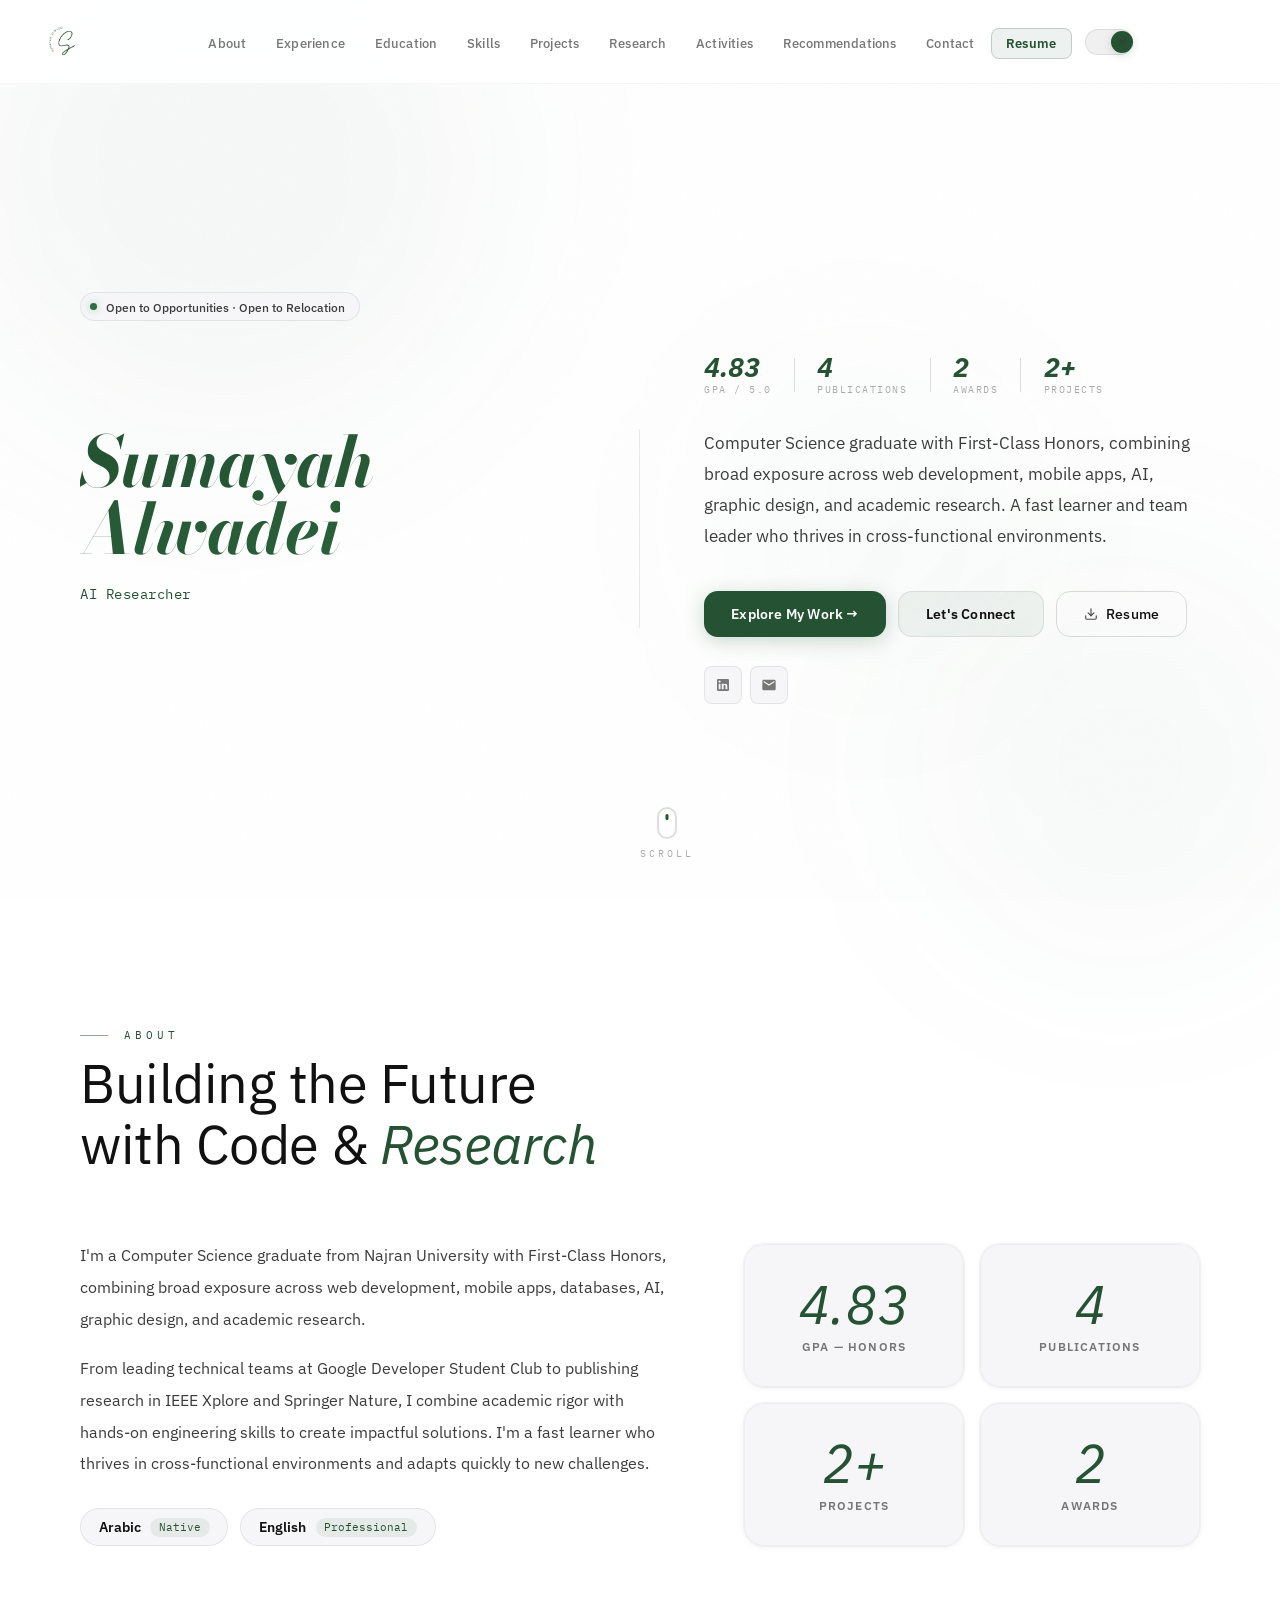
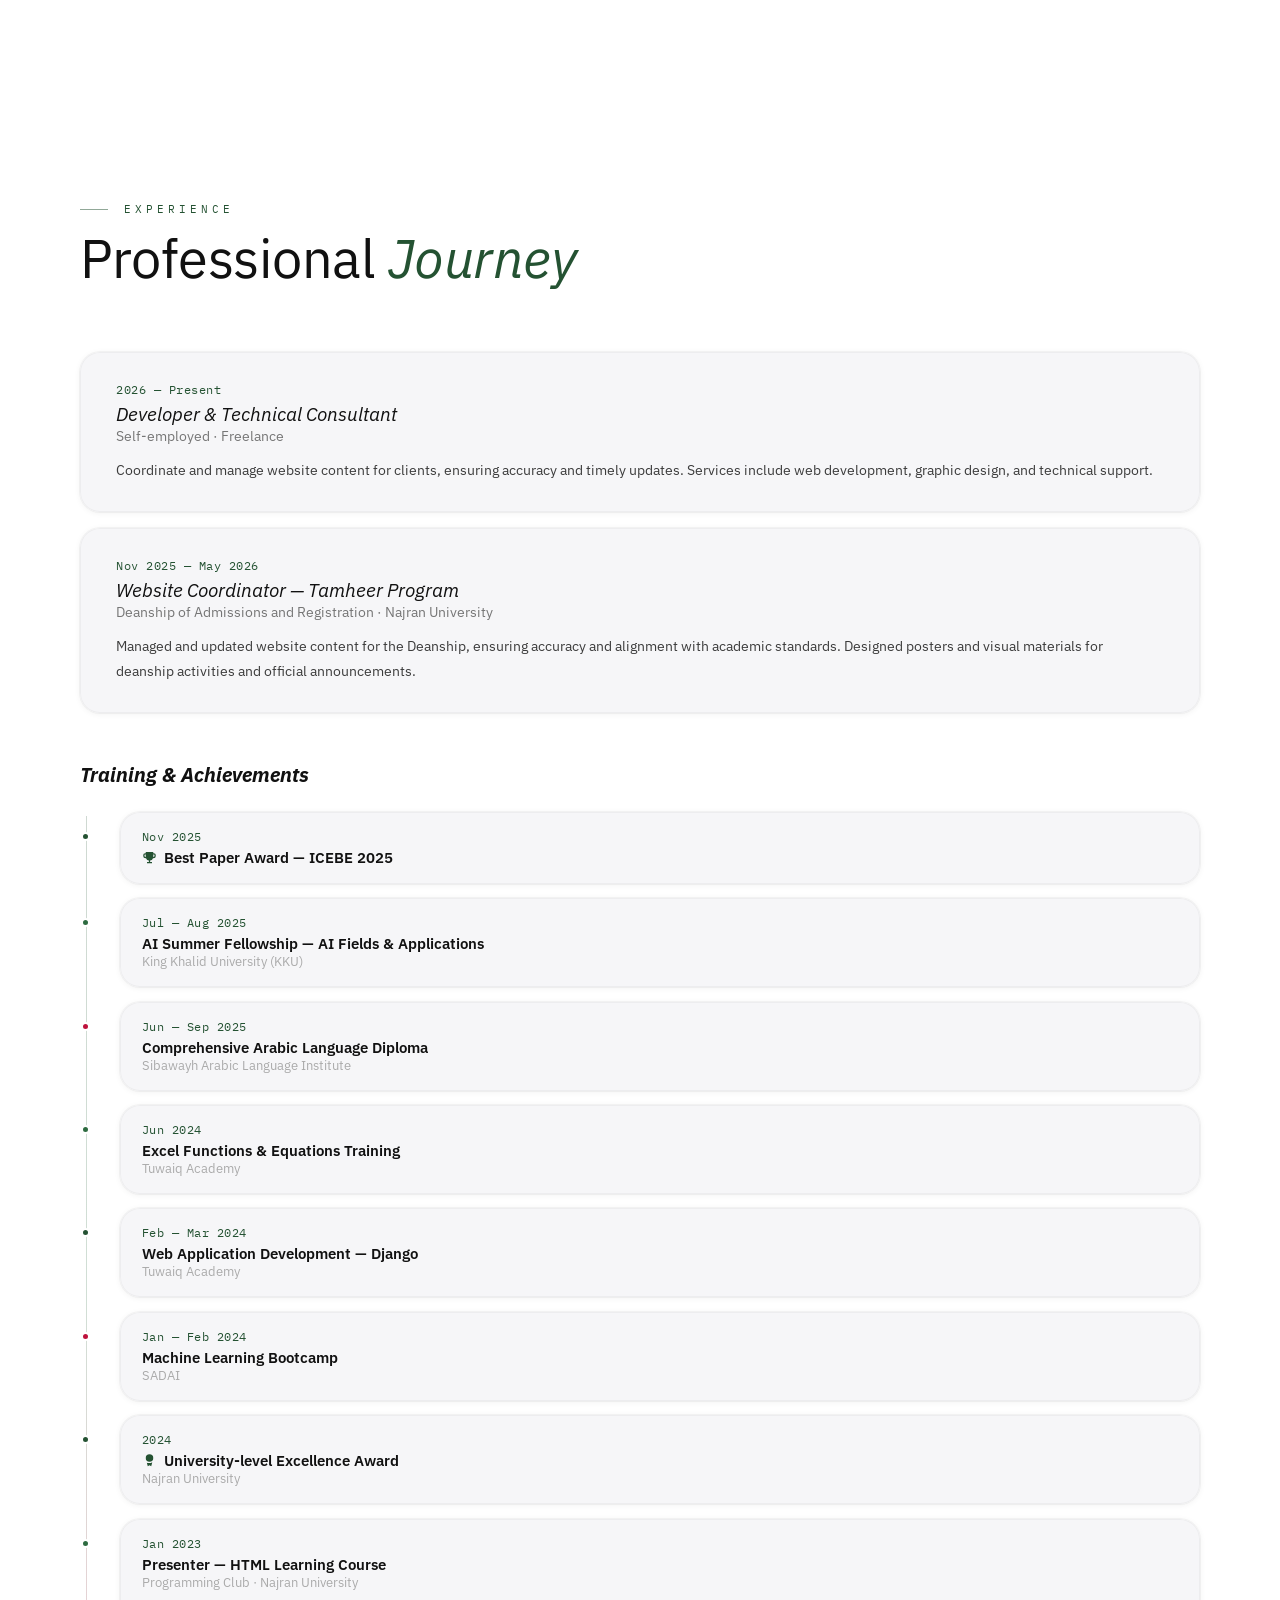
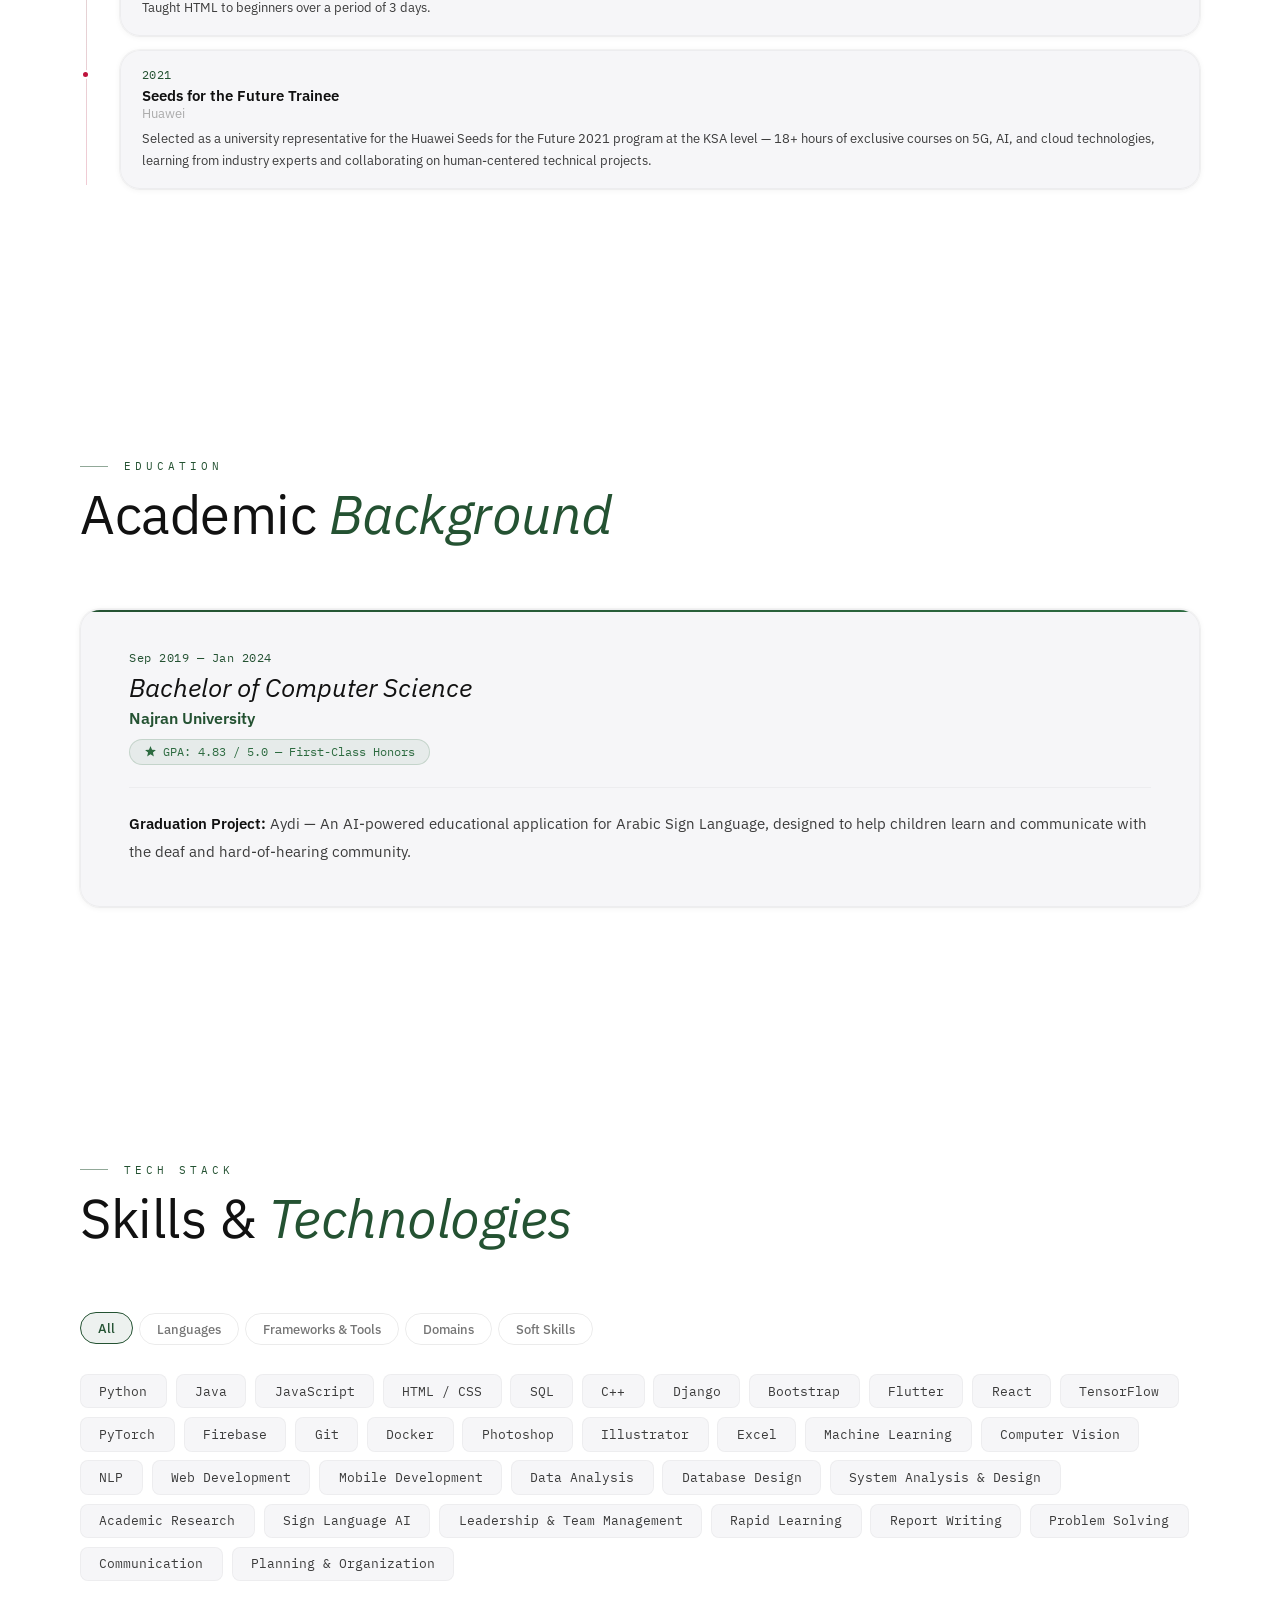
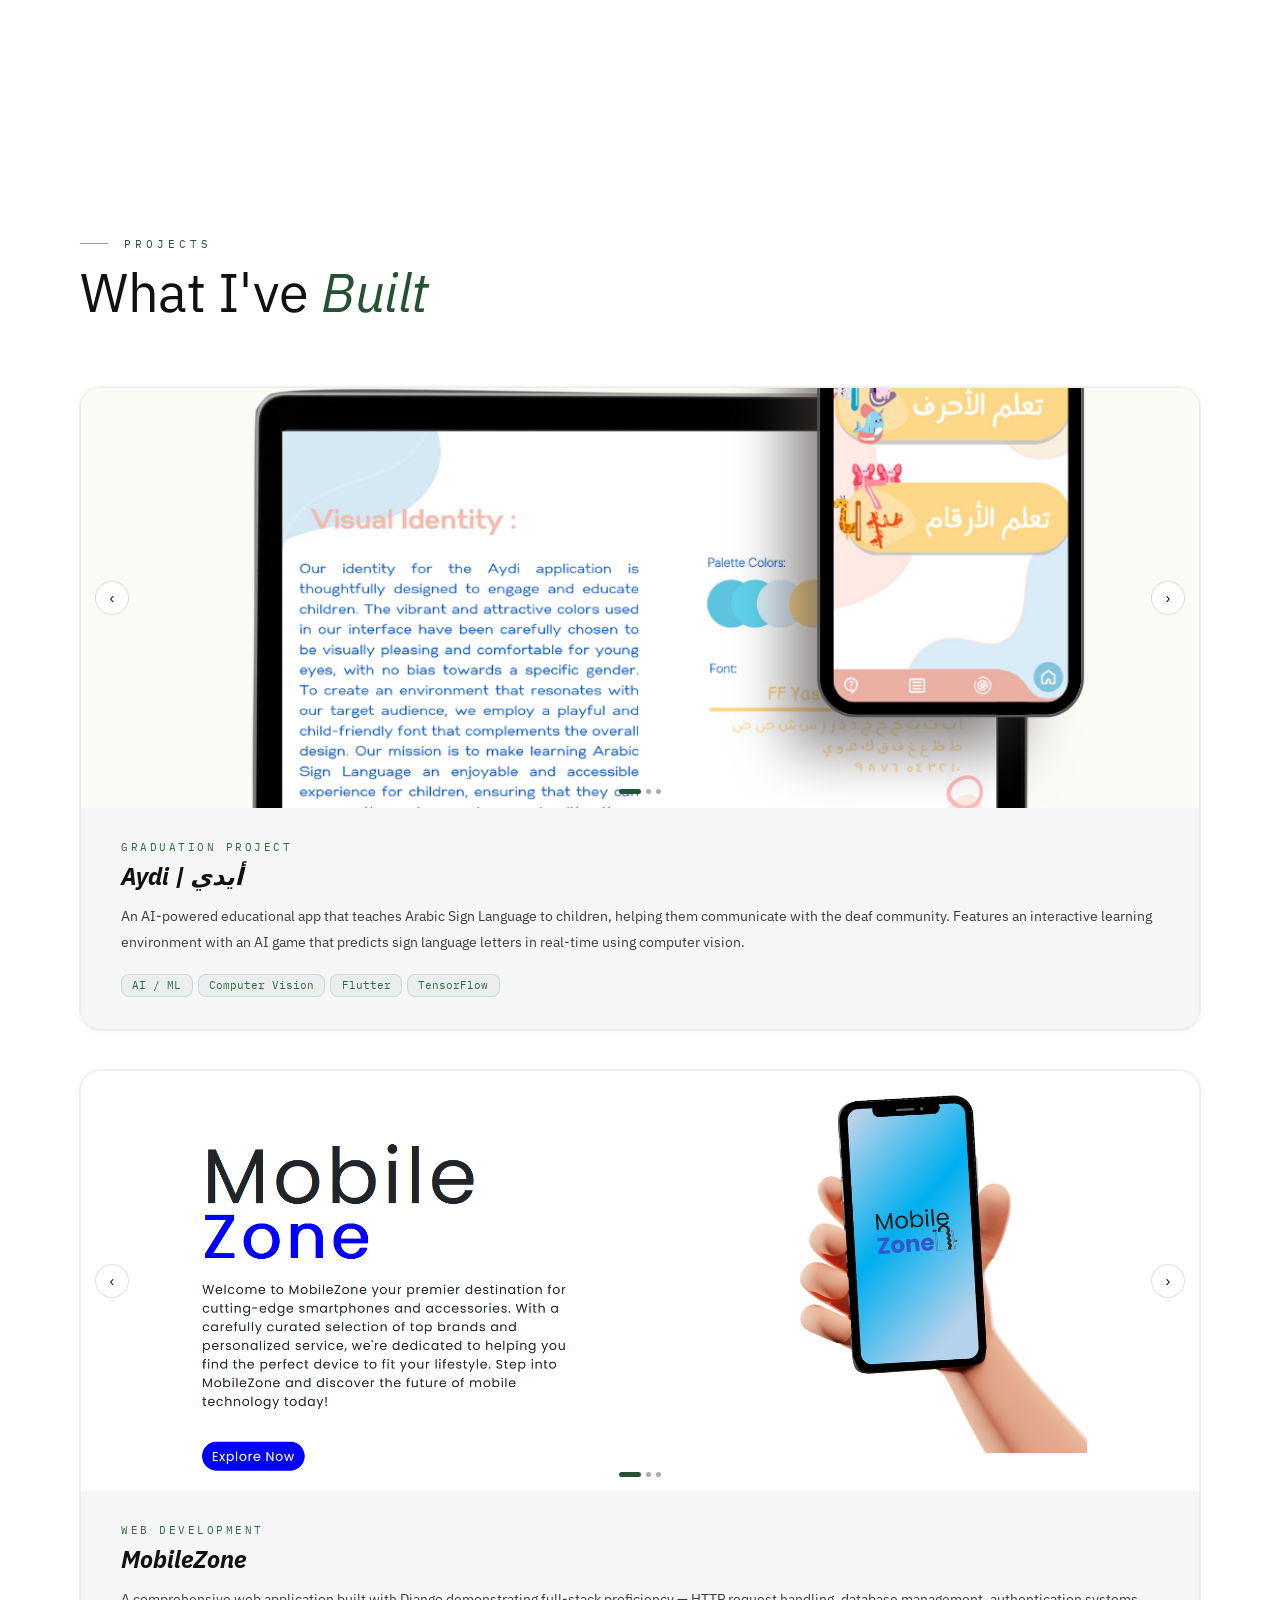
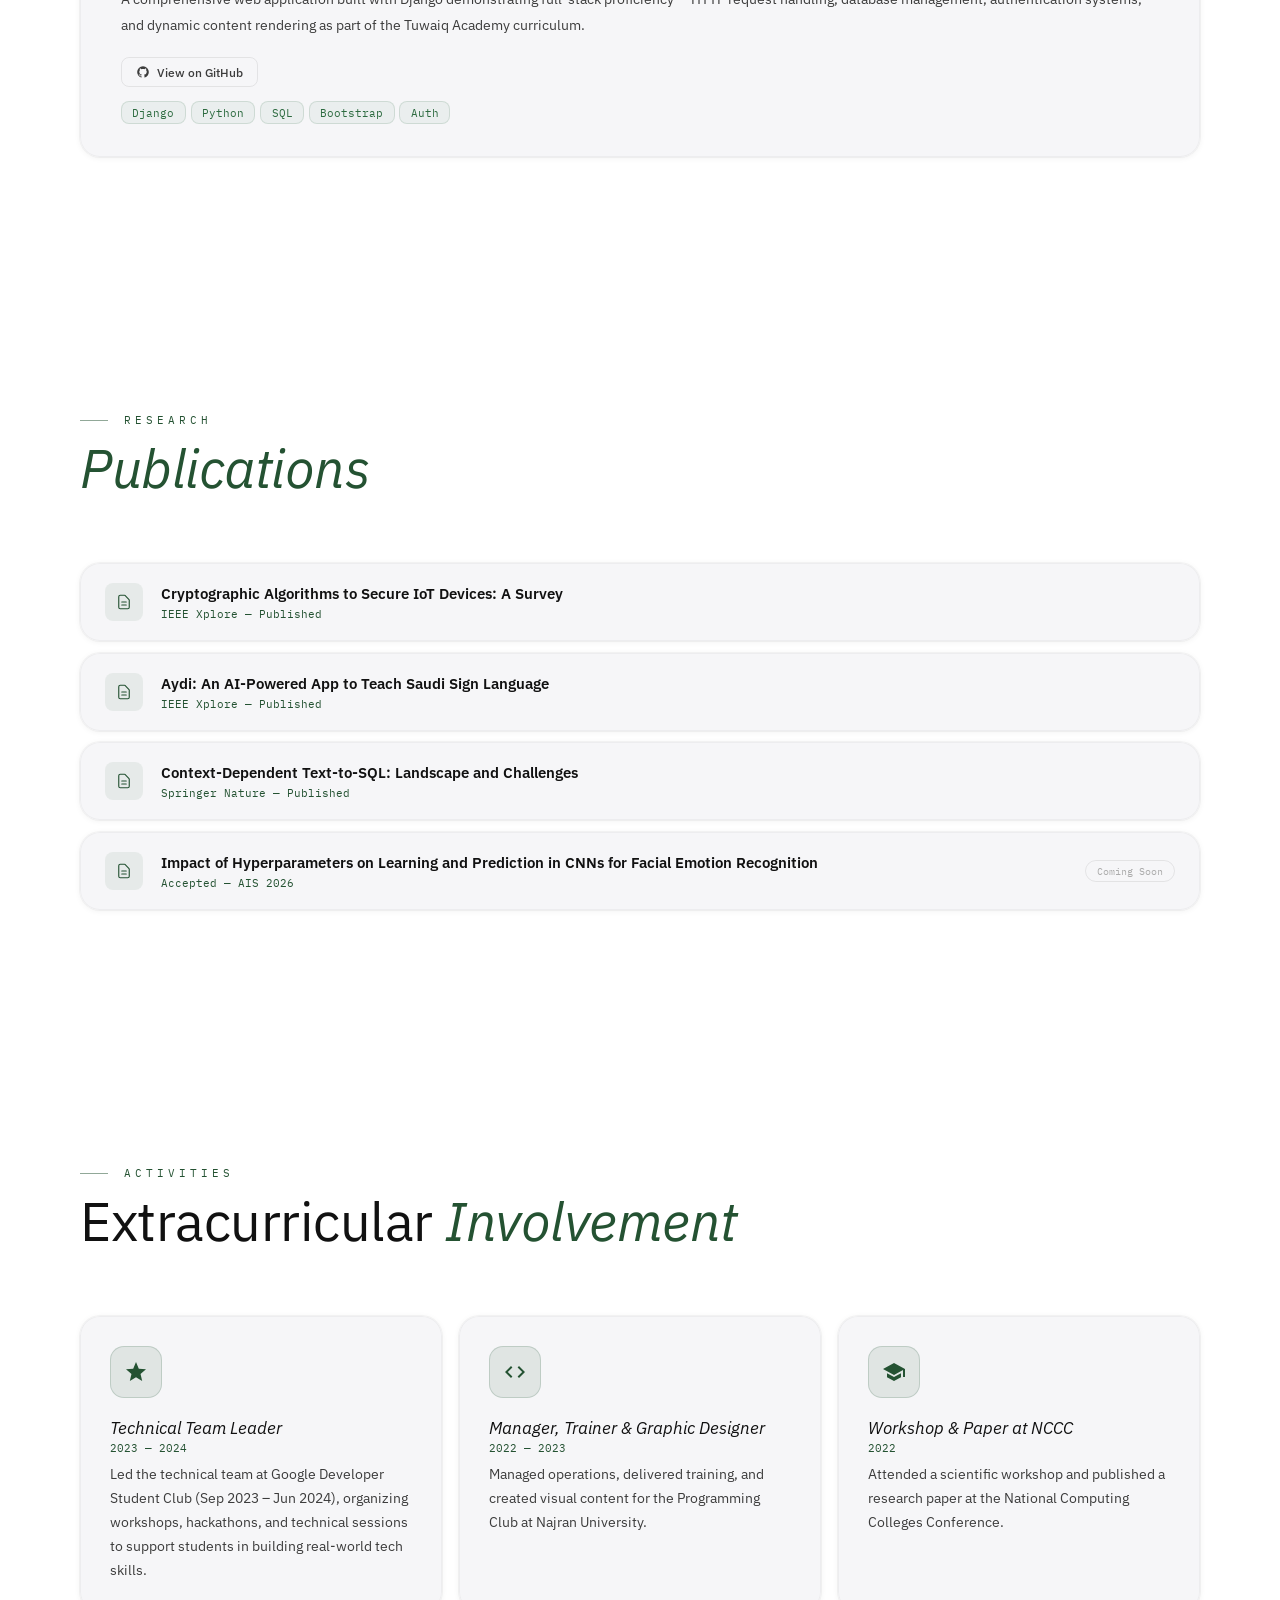
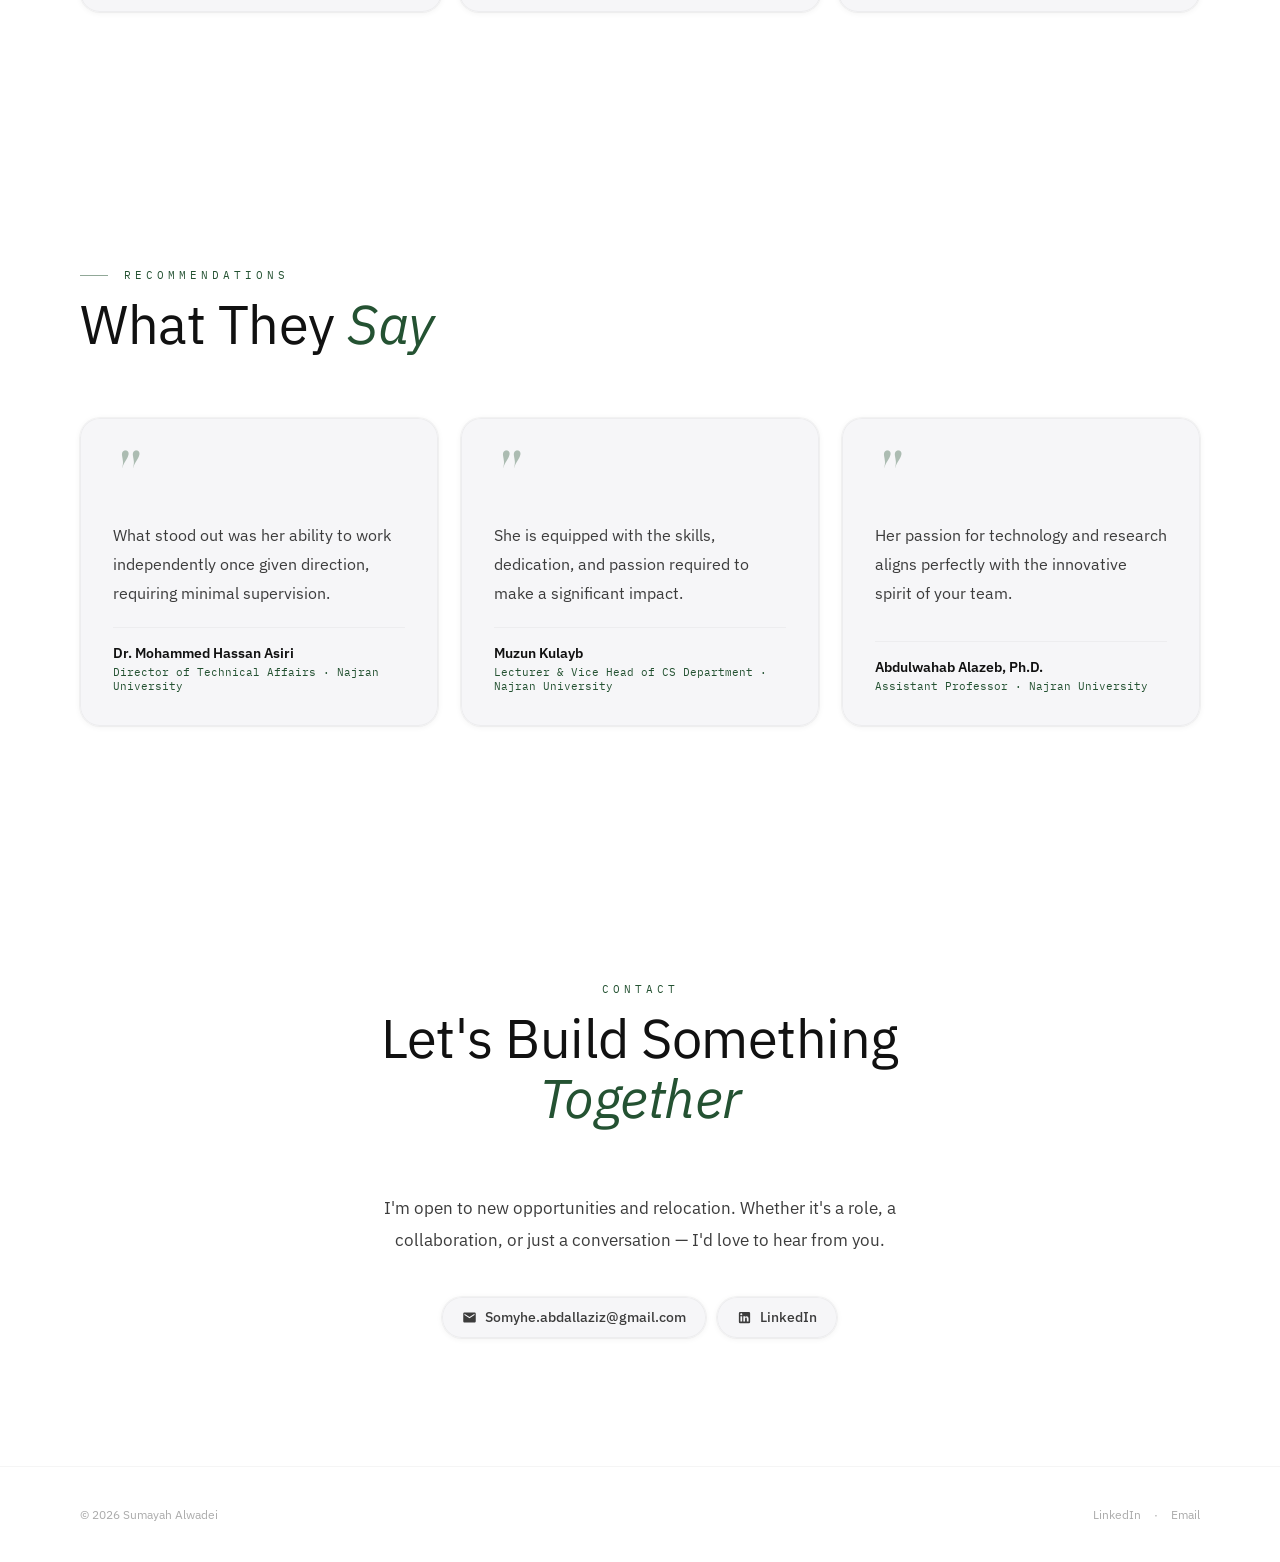
==== index.html @ ce038cc2 "Improve activity icons with professional container styling Replaced plain floating SVGs with properl" ====
<!DOCTYPE html>
<html lang="en">
<head>
  <meta charset="UTF-8">
  <meta name="viewport" content="width=device-width, initial-scale=1.0">
  <title>Sumayah Alwadei — Computer Science Graduate & AI Researcher</title>

  <!-- SEO -->
  <meta name="description" content="Portfolio of Sumayah Alwadei — Computer Science graduate with First-Class Honors, AI researcher, and published author with 4 papers in IEEE and international conferences.">
  <meta name="author" content="Sumayah Alwadei">

  <!-- Open Graph -->
  <meta property="og:type"        content="website">
  <meta property="og:title"       content="Sumayah Alwadei — CS Graduate & AI Researcher">
  <meta property="og:description" content="Computer Science graduate with First-Class Honors (GPA 4.83), AI researcher, and published author with 4 papers in IEEE and international conferences.">
  <meta property="og:url"         content="https://somyhe.github.io/portfolio-/">
  <meta property="og:image"       content="https://somyhe.github.io/portfolio-/images/logo w.png">

  <!-- Twitter Card -->
  <meta name="twitter:card"        content="summary">
  <meta name="twitter:title"       content="Sumayah Alwadei — CS Graduate & AI Researcher">
  <meta name="twitter:description" content="Computer Science graduate with First-Class Honors (GPA 4.83), AI researcher, and published author with 4 papers in IEEE and international conferences.">

  <link rel="icon" type="image/png" href="images/logo w.png">
  <link rel="apple-touch-icon" href="images/logo w.png">
  <link rel="stylesheet" href="styles.css">
</head>
<body data-theme="light">

<!-- Background layers -->
<div class="mesh-bg">
  <div class="mesh-orb"></div>
  <div class="mesh-orb"></div>
  <div class="mesh-orb"></div>
</div>
<div class="dot-grid"></div>

<!-- Cursor -->
<div class="cur-dot" id="curDot"></div>
<div class="cur-ring" id="curRing"></div>

<!-- ═══════════ NAV ═══════════ -->
<nav class="nav" id="nav">
  <div class="nav-inner">
    <a href="#hero" class="nav-logo">
      <img src="images/logo.png"   alt="Sumayah Alwadei" class="nav-logo-img logo-light">
      <img src="images/logo w.png" alt="Sumayah Alwadei" class="nav-logo-img logo-dark">
    </a>
    <ul class="nav-links" id="navLinks">
      <li><a href="#about">About</a></li>
      <li><a href="#experience">Experience</a></li>
      <li><a href="#education">Education</a></li>
      <li><a href="#skills">Skills</a></li>
      <li><a href="#projects">Projects</a></li>
      <li><a href="#publications">Research</a></li>
      <li><a href="#activities">Activities</a></li>
      <li><a href="#testimonials">Recommendations</a></li>
      <li><a href="#contact">Contact</a></li>
      <li><a href="Sumayah Alwadei CV.pdf" class="nav-cta" target="_blank" rel="noopener">Resume</a></li>
      <li>
        <div class="theme-toggle" id="themeToggle" role="button" aria-label="Toggle theme">
          <span class="theme-icon moon">🌙</span>
          <span class="theme-icon sun">☀️</span>
        </div>
      </li>
    </ul>
    <div style="display:flex;align-items:center;gap:.7rem">
      <div class="theme-toggle" id="themeToggleMob" role="button" aria-label="Toggle theme" style="display:none">
        <span class="theme-icon moon">🌙</span>
        <span class="theme-icon sun">☀️</span>
      </div>
      <button class="nav-hamburger" id="hamburger" aria-label="Menu">
        <span></span><span></span><span></span>
      </button>
    </div>
  </div>
</nav>

<!-- ═══════════ HERO ═══════════ -->
<section class="hero" id="hero">
  <div class="container">
    <div class="hero-chip"><span class="pulse-dot"></span> Open to Opportunities · Open to Relocation</div>

    <div class="hero-split">

      <!-- ── LEFT: Name + Role ── -->
      <div class="hero-left">
        <h1 class="hero-h"><em id="heroName">Sumayah Alwadei</em></h1>
        <p class="hero-role"><span id="heroRole">Computer Science Graduate</span></p>
      </div>

      <!-- ── RIGHT: Details ── -->
      <div class="hero-right">

        <div class="hero-stats">
          <div class="hero-stat">
            <span class="hero-stat-n">4.83</span>
            <span class="hero-stat-l">GPA / 5.0</span>
          </div>
          <div class="hero-stat-sep"></div>
          <div class="hero-stat">
            <span class="hero-stat-n">4</span>
            <span class="hero-stat-l">Publications</span>
          </div>
          <div class="hero-stat-sep"></div>
          <div class="hero-stat">
            <span class="hero-stat-n">2</span>
            <span class="hero-stat-l">Awards</span>
          </div>
          <div class="hero-stat-sep"></div>
          <div class="hero-stat">
            <span class="hero-stat-n">2+</span>
            <span class="hero-stat-l">Projects</span>
          </div>
        </div>

        <p class="hero-p">Computer Science graduate with First-Class Honors, combining broad exposure across web development, mobile apps, AI, graphic design, and academic research. A fast learner and team leader who thrives in cross-functional environments.</p>

        <div class="hero-btns">
          <a href="#projects" class="btn btn-p">Explore My Work →</a>
          <a href="#contact" class="btn btn-s">Let's Connect</a>
          <a href="Sumayah Alwadei CV.pdf" class="btn btn-cv" target="_blank" rel="noopener">Resume</a>
        </div>

        <div class="hero-socials">
          <a href="https://www.linkedin.com/in/sumayahalwa/" target="_blank" rel="noopener" class="social-ico" aria-label="LinkedIn">
            <svg viewBox="0 0 24 24"><path d="M19 3a2 2 0 012 2v14a2 2 0 01-2 2H5a2 2 0 01-2-2V5a2 2 0 012-2h14m-.5 15.5v-5.3a3.26 3.26 0 00-3.26-3.26c-.85 0-1.84.52-2.32 1.3v-1.11h-2.79v8.37h2.79v-4.93c0-.77.62-1.4 1.39-1.4a1.4 1.4 0 011.4 1.4v4.93h2.79M6.88 8.56a1.68 1.68 0 001.68-1.68c0-.93-.75-1.69-1.68-1.69a1.69 1.69 0 00-1.69 1.69c0 .93.76 1.68 1.69 1.68m1.39 9.94v-8.37H5.5v8.37h2.77z"/></svg>
          </a>
          <a href="mailto:Somyhe.abdallaziz@gmail.com" class="social-ico" aria-label="Email">
            <svg viewBox="0 0 24 24"><path d="M20 4H4c-1.1 0-2 .9-2 2v12c0 1.1.9 2 2 2h16c1.1 0 2-.9 2-2V6c0-1.1-.9-2-2-2zm0 4l-8 5-8-5V6l8 5 8-5v2z"/></svg>
          </a>
        </div>
      </div>

    </div>
  <div class="scroll-hint">
    <div class="scroll-mouse"></div>
    <span class="scroll-label">Scroll</span>
  </div>
</section>

<!-- ═══════════ ABOUT ═══════════ -->
<section id="about">
  <div class="container">
    <div class="about-grid">
      <div>
        <div class="sec-head rv">
          <span class="eyebrow">About</span>
          <h2 class="sec-title">Building the Future<br>with Code &amp; <em>Research</em></h2>
        </div>
        <div class="about-prose rv">
          <p>I'm a Computer Science graduate from Najran University with First-Class Honors, combining broad exposure across web development, mobile apps, databases, AI, graphic design, and academic research.</p>
          <p>From leading technical teams at Google Developer Student Club to publishing research in IEEE Xplore and Springer Nature, I combine academic rigor with hands-on engineering skills to create impactful solutions. I'm a fast learner who thrives in cross-functional environments and adapts quickly to new challenges.</p>
        </div>
        <div class="lang-row rv">
          <div class="lang-item">
            <span class="lang-name">Arabic</span>
            <span class="lang-level">Native</span>
          </div>
          <div class="lang-item">
            <span class="lang-name">English</span>
            <span class="lang-level">Professional</span>
          </div>
        </div>
      </div>
      <div class="stats-row sg">
        <div class="stat gcard rv">
          <div class="num" data-count="4.83">0</div>
          <div class="lbl">GPA — Honors</div>
        </div>
        <div class="stat gcard rv">
          <div class="num" data-count="4" data-suffix="">0</div>
          <div class="lbl">Publications</div>
        </div>
        <div class="stat gcard rv">
          <div class="num" data-count="2" data-suffix="+">0</div>
          <div class="lbl">Projects</div>
        </div>
        <div class="stat gcard rv">
          <div class="num" data-count="2" data-suffix="">0</div>
          <div class="lbl">Awards</div>
        </div>
      </div>
    </div>
  </div>
</section>

<!-- ═══════════ EXPERIENCE ═══════════ -->
<section id="experience">
  <div class="container">
    <div class="sec-head rv">
      <span class="eyebrow">Experience</span>
      <h2 class="sec-title">Professional <em>Journey</em></h2>
    </div>

    <!-- Current Role -->
    <div class="exp gcard rv">
      <div class="bar"></div>
      <div class="exp-date">2026 — Present</div>
      <div class="exp-role">Developer &amp; Technical Consultant</div>
      <div class="exp-co">Self-employed · Freelance</div>
      <div class="exp-desc">Coordinate and manage website content for clients, ensuring accuracy and timely updates. Services include web development, graphic design, and technical support.</div>
    </div>

    <!-- Tamheer -->
    <div class="exp gcard rv">
      <div class="bar"></div>
      <div class="exp-date">Nov 2025 — May 2026</div>
      <div class="exp-role">Website Coordinator — Tamheer Program</div>
      <div class="exp-co">Deanship of Admissions and Registration · Najran University</div>
      <div class="exp-desc">Managed and updated website content for the Deanship, ensuring accuracy and alignment with academic standards. Designed posters and visual materials for deanship activities and official announcements.</div>
    </div>

    <div class="tl-section rv">
      <h3 class="tl-heading">Training &amp; Achievements</h3>
    </div>

    <div class="timeline sg">
      <div class="tl gcard rv">
        <div class="exp-date">Nov 2025</div>
        <div style="font-weight:600;color:var(--t1);font-size:.92rem;display:flex;align-items:center;gap:.45rem"><span class="tl-ico"><svg viewBox="0 0 24 24" fill="currentColor"><path d="M19 5h-1V3H6v2H5a3 3 0 00-3 3v1a4 4 0 004 4h.43A6 6 0 0011 16.9V19H8v2h8v-2h-3v-2.1A6 6 0 0017.57 13H18a4 4 0 004-4V8a3 3 0 00-3-3zM6 11a2 2 0 01-2-2V8a1 1 0 011-1h1v4zm14-2a2 2 0 01-2 2V7h1a1 1 0 011 1z"/></svg></span>Best Paper Award — ICEBE 2025</div>
      </div>
      <div class="tl gcard rv">
        <div class="exp-date">Jul — Aug 2025</div>
        <div style="font-weight:600;color:var(--t1);font-size:.92rem">AI Summer Fellowship — AI Fields &amp; Applications</div>
        <div style="font-size:.82rem;color:var(--t4)">King Khalid University (KKU)</div>
      </div>
      <div class="tl gcard rv">
        <div class="exp-date">Jun — Sep 2025</div>
        <div style="font-weight:600;color:var(--t1);font-size:.92rem">Comprehensive Arabic Language Diploma</div>
        <div style="font-size:.82rem;color:var(--t4)">Sibawayh Arabic Language Institute</div>
      </div>
      <div class="tl gcard rv">
        <div class="exp-date">Jun 2024</div>
        <div style="font-weight:600;color:var(--t1);font-size:.92rem">Excel Functions &amp; Equations Training</div>
        <div style="font-size:.82rem;color:var(--t4)">Tuwaiq Academy</div>
      </div>
      <div class="tl gcard rv">
        <div class="exp-date">Feb — Mar 2024</div>
        <div style="font-weight:600;color:var(--t1);font-size:.92rem">Web Application Development — Django</div>
        <div style="font-size:.82rem;color:var(--t4)">Tuwaiq Academy</div>
      </div>
      <div class="tl gcard rv">
        <div class="exp-date">Jan — Feb 2024</div>
        <div style="font-weight:600;color:var(--t1);font-size:.92rem">Machine Learning Bootcamp</div>
        <div style="font-size:.82rem;color:var(--t4)">SADAI</div>
      </div>
      <div class="tl gcard rv">
        <div class="exp-date">2024</div>
        <div style="font-weight:600;color:var(--t1);font-size:.92rem;display:flex;align-items:center;gap:.45rem"><span class="tl-ico"><svg viewBox="0 0 24 24" fill="currentColor"><path d="M12 2a6 6 0 100 12A6 6 0 0012 2zm4.24 13.65l-1.5 5.6-2.74-1.64-2.74 1.64-1.5-5.6A7.97 7.97 0 0012 16c1.5 0 2.9-.41 4.24-1.35z"/></svg></span>University-level Excellence Award</div>
        <div style="font-size:.82rem;color:var(--t4)">Najran University</div>
      </div>
      <div class="tl gcard rv">
        <div class="exp-date">Jan 2023</div>
        <div style="font-weight:600;color:var(--t1);font-size:.92rem">Presenter — HTML Learning Course</div>
        <div style="font-size:.82rem;color:var(--t4)">Programming Club · Najran University</div>
        <div style="font-size:.82rem;color:var(--t2);margin-top:.4rem;line-height:1.65">Taught HTML to beginners over a period of 3 days.</div>
      </div>
      <div class="tl gcard rv">
        <div class="exp-date">2021</div>
        <div style="font-weight:600;color:var(--t1);font-size:.92rem">Seeds for the Future Trainee</div>
        <div style="font-size:.82rem;color:var(--t4)">Huawei</div>
        <div style="font-size:.82rem;color:var(--t2);margin-top:.4rem;line-height:1.65">Selected as a university representative for the Huawei Seeds for the Future 2021 program at the KSA level — 18+ hours of exclusive courses on 5G, AI, and cloud technologies, learning from industry experts and collaborating on human-centered technical projects.</div>
      </div>
    </div>
  </div>
</section>

<!-- ═══════════ EDUCATION ═══════════ -->
<section id="education">
  <div class="container">
    <div class="sec-head rv">
      <span class="eyebrow">Education</span>
      <h2 class="sec-title">Academic <em>Background</em></h2>
    </div>
    <div class="edu gcard rv">
      <div class="bar"></div>
      <div class="edu-dates">Sep 2019 — Jan 2024</div>
      <div class="edu-deg">Bachelor of Computer Science</div>
      <div class="edu-uni">Najran University</div>
      <div class="edu-gpa"><svg viewBox="0 0 24 24" fill="currentColor" style="width:13px;height:13px;flex-shrink:0"><path d="M12 17.27L18.18 21l-1.64-7.03L22 9.24l-7.19-.61L12 2 9.19 8.63 2 9.24l5.46 4.73L5.82 21z"/></svg>GPA: 4.83 / 5.0 — First-Class Honors</div>
      <div class="edu-proj">
        <strong>Graduation Project:</strong> Aydi — An AI-powered educational application for Arabic Sign Language, designed to help children learn and communicate with the deaf and hard-of-hearing community.
      </div>
    </div>
  </div>
</section>

<!-- ═══════════ SKILLS ═══════════ -->
<section id="skills">
  <div class="container">
    <div class="sec-head rv">
      <span class="eyebrow">Tech Stack</span>
      <h2 class="sec-title">Skills &amp; <em>Technologies</em></h2>
    </div>
    <div class="skill-filters rv">
      <button class="sf on" data-f="all">All</button>
      <button class="sf" data-f="lang">Languages</button>
      <button class="sf" data-f="tool">Frameworks &amp; Tools</button>
      <button class="sf" data-f="domain">Domains</button>
      <button class="sf" data-f="soft">Soft Skills</button>
    </div>
    <div class="chips sg">
      <div class="chip rv" data-cat="lang">Python</div>
      <div class="chip rv" data-cat="lang">Java</div>
      <div class="chip rv" data-cat="lang">JavaScript</div>
      <div class="chip rv" data-cat="lang">HTML / CSS</div>
      <div class="chip rv" data-cat="lang">SQL</div>
      <div class="chip rv" data-cat="lang">C++</div>
      <div class="chip rv" data-cat="tool">Django</div>
      <div class="chip rv" data-cat="tool">Bootstrap</div>
      <div class="chip rv" data-cat="tool">Flutter</div>
      <div class="chip rv" data-cat="tool">React</div>
      <div class="chip rv" data-cat="tool">TensorFlow</div>
      <div class="chip rv" data-cat="tool">PyTorch</div>
      <div class="chip rv" data-cat="tool">Firebase</div>
      <div class="chip rv" data-cat="tool">Git</div>
      <div class="chip rv" data-cat="tool">Docker</div>
      <div class="chip rv" data-cat="tool">Photoshop</div>
      <div class="chip rv" data-cat="tool">Illustrator</div>
      <div class="chip rv" data-cat="tool">Excel</div>
      <div class="chip rv" data-cat="domain">Machine Learning</div>
      <div class="chip rv" data-cat="domain">Computer Vision</div>
      <div class="chip rv" data-cat="domain">NLP</div>
      <div class="chip rv" data-cat="domain">Web Development</div>
      <div class="chip rv" data-cat="domain">Mobile Development</div>
      <div class="chip rv" data-cat="domain">Data Analysis</div>
      <div class="chip rv" data-cat="domain">Database Design</div>
      <div class="chip rv" data-cat="domain">System Analysis &amp; Design</div>
      <div class="chip rv" data-cat="domain">Academic Research</div>
      <div class="chip rv" data-cat="domain">Sign Language AI</div>
      <div class="chip rv" data-cat="soft">Leadership &amp; Team Management</div>
      <div class="chip rv" data-cat="soft">Rapid Learning</div>
      <div class="chip rv" data-cat="soft">Report Writing</div>
      <div class="chip rv" data-cat="soft">Problem Solving</div>
      <div class="chip rv" data-cat="soft">Communication</div>
      <div class="chip rv" data-cat="soft">Planning &amp; Organization</div>
    </div>
  </div>
</section>

<!-- ═══════════ PROJECTS ═══════════ -->
<section id="projects">
  <div class="container">
    <div class="sec-head rv">
      <span class="eyebrow">Projects</span>
      <h2 class="sec-title">What I've <em>Built</em></h2>
    </div>

    <div class="proj-stack">
      <!-- Aydi -->
      <div class="proj gcard rv">
        <div class="crsl" id="crsl-aydi">
          <div class="crsl-track">
            <div class="crsl-slide"><img src="images/Poster 1.png" alt="Aydi App — App Mockup"></div>
            <div class="crsl-slide"><img src="images/Poster 2.png" alt="Aydi App — Sign Language Learning"></div>
            <div class="crsl-slide"><img src="images/Poster 3.png" alt="Aydi App — Visual Identity"></div>
          </div>
          <button class="crsl-btn prev" onclick="cMove('crsl-aydi',-1)">‹</button>
          <button class="crsl-btn next" onclick="cMove('crsl-aydi',1)">›</button>
          <div class="crsl-dots">
            <button class="crsl-pip on" onclick="cGo('crsl-aydi',0)"></button>
            <button class="crsl-pip" onclick="cGo('crsl-aydi',1)"></button>
            <button class="crsl-pip" onclick="cGo('crsl-aydi',2)"></button>
          </div>
        </div>
        <div class="proj-body">
          <div class="proj-tag">Graduation Project</div>
          <h3 class="proj-name">Aydi | أيدي</h3>
          <p class="proj-desc">An AI-powered educational app that teaches Arabic Sign Language to children, helping them communicate with the deaf community. Features an interactive learning environment with an AI game that predicts sign language letters in real-time using computer vision.</p>
          <div class="pills"><span>AI / ML</span><span>Computer Vision</span><span>Flutter</span><span>TensorFlow</span></div>
        </div>
      </div>

      <!-- MobileZone -->
      <div class="proj gcard rv">
        <div class="crsl" id="crsl-mz">
          <div class="crsl-track">
            <div class="crsl-slide"><img src="images/4.png" alt="MobileZone — Homepage"></div>
            <div class="crsl-slide"><img src="images/5.png" alt="MobileZone — Product Listing"></div>
            <div class="crsl-slide"><img src="images/6.png" alt="MobileZone — Dashboard"></div>
          </div>
          <button class="crsl-btn prev" onclick="cMove('crsl-mz',-1)">‹</button>
          <button class="crsl-btn next" onclick="cMove('crsl-mz',1)">›</button>
          <div class="crsl-dots">
            <button class="crsl-pip on" onclick="cGo('crsl-mz',0)"></button>
            <button class="crsl-pip" onclick="cGo('crsl-mz',1)"></button>
            <button class="crsl-pip" onclick="cGo('crsl-mz',2)"></button>
          </div>
        </div>
        <div class="proj-body">
          <div class="proj-tag">Web Development</div>
          <h3 class="proj-name">MobileZone</h3>
          <p class="proj-desc">A comprehensive web application built with Django demonstrating full-stack proficiency — HTTP request handling, database management, authentication systems, and dynamic content rendering as part of the Tuwaiq Academy curriculum.</p>
          <div class="proj-links">
            <a href="https://github.com/Somyhe/E-Commirce" target="_blank" rel="noopener" class="proj-link">
              <svg viewBox="0 0 24 24"><path d="M12 2A10 10 0 002 12c0 4.42 2.87 8.17 6.84 9.5.5.08.66-.23.66-.5v-1.69c-2.77.6-3.36-1.34-3.36-1.34-.46-1.16-1.11-1.47-1.11-1.47-.91-.62.07-.6.07-.6 1 .07 1.53 1.03 1.53 1.03.87 1.52 2.34 1.07 2.91.83.09-.65.35-1.09.63-1.34-2.22-.25-4.55-1.11-4.55-4.92 0-1.11.38-2 1.03-2.71-.1-.25-.45-1.29.1-2.64 0 0 .84-.27 2.75 1.02.79-.22 1.65-.33 2.5-.33.85 0 1.71.11 2.5.33 1.91-1.29 2.75-1.02 2.75-1.02.55 1.35.2 2.39.1 2.64.65.71 1.03 1.6 1.03 2.71 0 3.82-2.34 4.66-4.57 4.91.36.31.69.92.69 1.85V21c0 .27.16.59.67.5C19.14 20.16 22 16.42 22 12A10 10 0 0012 2z"/></svg>
              View on GitHub
            </a>
          </div>
          <div class="pills"><span>Django</span><span>Python</span><span>SQL</span><span>Bootstrap</span><span>Auth</span></div>
        </div>
      </div>
    </div>
  </div>
</section>

<!-- ═══════════ PUBLICATIONS ═══════════ -->
<section id="publications">
  <div class="container">
    <div class="sec-head rv">
      <span class="eyebrow">Research</span>
      <h2 class="sec-title"><em>Publications</em></h2>
    </div>

    <div class="pubs sg">
      <a href="https://ieeexplore.ieee.org/document/10067855/" target="_blank" rel="noopener" class="pub gcard rv">
        <div class="pub-ico">
          <svg viewBox="0 0 24 24" fill="none" stroke="currentColor" stroke-width="1.5" stroke-linecap="round" stroke-linejoin="round"><path d="M9 12h6m-6 4h6m2 5H7a2 2 0 01-2-2V5a2 2 0 012-2h5.586a1 1 0 01.707.293l5.414 5.414a1 1 0 01.293.707V19a2 2 0 01-2 2z"/></svg>
        </div>
        <div class="pub-body">
          <div class="pub-name">Cryptographic Algorithms to Secure IoT Devices: A Survey</div>
          <div class="pub-venue">IEEE Xplore — Published</div>
        </div>
        <div class="pub-arrow">→</div>
      </a>
      <a href="https://ieeexplore.ieee.org/abstract/document/11299334" target="_blank" rel="noopener" class="pub gcard rv">
        <div class="pub-ico">
          <svg viewBox="0 0 24 24" fill="none" stroke="currentColor" stroke-width="1.5" stroke-linecap="round" stroke-linejoin="round"><path d="M9 12h6m-6 4h6m2 5H7a2 2 0 01-2-2V5a2 2 0 012-2h5.586a1 1 0 01.707.293l5.414 5.414a1 1 0 01.293.707V19a2 2 0 01-2 2z"/></svg>
        </div>
        <div class="pub-body">
          <div class="pub-name">Aydi: An AI-Powered App to Teach Saudi Sign Language</div>
          <div class="pub-venue">IEEE Xplore — Published</div>
        </div>
        <div class="pub-arrow">→</div>
      </a>
      <a href="https://link.springer.com/chapter/10.1007/978-3-032-23341-7_19" target="_blank" rel="noopener" class="pub gcard rv">
        <div class="pub-ico">
          <svg viewBox="0 0 24 24" fill="none" stroke="currentColor" stroke-width="1.5" stroke-linecap="round" stroke-linejoin="round"><path d="M9 12h6m-6 4h6m2 5H7a2 2 0 01-2-2V5a2 2 0 012-2h5.586a1 1 0 01.707.293l5.414 5.414a1 1 0 01.293.707V19a2 2 0 01-2 2z"/></svg>
        </div>
        <div class="pub-body">
          <div class="pub-name">Context-Dependent Text-to-SQL: Landscape and Challenges</div>
          <div class="pub-venue">Springer Nature — Published</div>
        </div>
        <div class="pub-arrow">→</div>
      </a>
      <div class="pub gcard rv pub-pending">
        <div class="pub-ico">
          <svg viewBox="0 0 24 24" fill="none" stroke="currentColor" stroke-width="1.5" stroke-linecap="round" stroke-linejoin="round"><path d="M9 12h6m-6 4h6m2 5H7a2 2 0 01-2-2V5a2 2 0 012-2h5.586a1 1 0 01.707.293l5.414 5.414a1 1 0 01.293.707V19a2 2 0 01-2 2z"/></svg>
        </div>
        <div class="pub-body">
          <div class="pub-name">Impact of Hyperparameters on Learning and Prediction in CNNs for Facial Emotion Recognition</div>
          <div class="pub-venue">Accepted — AIS 2026</div>
        </div>
        <span class="pub-soon">Coming Soon</span>
      </div>
    </div>
  </div>
</section>

<!-- ═══════════ ACTIVITIES ═══════════ -->
<section id="activities">
  <div class="container">
    <div class="sec-head rv">
      <span class="eyebrow">Activities</span>
      <h2 class="sec-title">Extracurricular <em>Involvement</em></h2>
    </div>

    <div class="acts sg">
      <div class="act gcard rv">
        <div class="act-emo"><svg viewBox="0 0 24 24" fill="currentColor" aria-hidden="true"><path d="M12 17.27L18.18 21l-1.64-7.03L22 9.24l-7.19-.61L12 2 9.19 8.63 2 9.24l5.46 4.73L5.82 21z"/></svg></div>
        <div class="act-title">Technical Team Leader</div>
        <div class="act-period">2023 — 2024</div>
        <div class="act-desc">Led the technical team at Google Developer Student Club (Sep 2023 – Jun 2024), organizing workshops, hackathons, and technical sessions to support students in building real-world tech skills.</div>
      </div>
      <div class="act gcard rv">
        <div class="act-emo"><svg viewBox="0 0 24 24" fill="currentColor" aria-hidden="true"><path d="M9.4 16.6L4.8 12l4.6-4.6L8 6l-6 6 6 6 1.4-1.4zm5.2 0l4.6-4.6-4.6-4.6L16 6l6 6-6 6-1.4-1.4z"/></svg></div>
        <div class="act-title">Manager, Trainer &amp; Graphic Designer</div>
        <div class="act-period">2022 — 2023</div>
        <div class="act-desc">Managed operations, delivered training, and created visual content for the Programming Club at Najran University.</div>
      </div>
      <div class="act gcard rv">
        <div class="act-emo"><svg viewBox="0 0 24 24" fill="currentColor" aria-hidden="true"><path d="M5 13.18v4L12 21l7-3.82v-4L12 17l-7-3.82zM12 3L1 9l11 6 9-4.91V17h2V9L12 3z"/></svg></div>
        <div class="act-title">Workshop &amp; Paper at NCCC</div>
        <div class="act-period">2022</div>
        <div class="act-desc">Attended a scientific workshop and published a research paper at the National Computing Colleges Conference.</div>
      </div>
    </div>
  </div>
</section>

<!-- ═══════════ TESTIMONIALS ═══════════ -->
<section id="testimonials">
  <div class="container">
    <div class="sec-head rv">
      <span class="eyebrow">Recommendations</span>
      <h2 class="sec-title">What They <em>Say</em></h2>
    </div>
    <div class="testimonials sg">

      <div class="testi gcard rv">
        <div class="testi-mark">"</div>
        <p class="testi-quote">What stood out was her ability to work independently once given direction, requiring minimal supervision.</p>
        <div class="testi-author">
          <div class="testi-name">Dr. Mohammed Hassan Asiri</div>
          <div class="testi-role">Director of Technical Affairs · Najran University</div>
        </div>
      </div>

      <div class="testi gcard rv">
        <div class="testi-mark">"</div>
        <p class="testi-quote">She is equipped with the skills, dedication, and passion required to make a significant impact.</p>
        <div class="testi-author">
          <div class="testi-name">Muzun Kulayb</div>
          <div class="testi-role">Lecturer & Vice Head of CS Department · Najran University</div>
        </div>
      </div>

      <div class="testi gcard rv">
        <div class="testi-mark">"</div>
        <p class="testi-quote">Her passion for technology and research aligns perfectly with the innovative spirit of your team.</p>
        <div class="testi-author">
          <div class="testi-name">Abdulwahab Alazeb, Ph.D.</div>
          <div class="testi-role">Assistant Professor · Najran University</div>
        </div>
      </div>

    </div>
  </div>
</section>

<!-- ═══════════ CONTACT ═══════════ -->
<section id="contact">
  <div class="container">
    <div class="contact-wrap">
      <div class="sec-head rv">
        <span class="eyebrow">Contact</span>
        <h2 class="sec-title">Let's Build Something <em>Together</em></h2>
      </div>
      <p class="contact-text rv">I'm open to new opportunities and relocation. Whether it's a role, a collaboration, or just a conversation — I'd love to hear from you.</p>
      <div class="contact-row rv">
        <a href="mailto:Somyhe.abdallaziz@gmail.com" class="cpill gcard">
          <svg viewBox="0 0 24 24"><path d="M20 4H4c-1.1 0-2 .9-2 2v12c0 1.1.9 2 2 2h16c1.1 0 2-.9 2-2V6c0-1.1-.9-2-2-2zm0 4l-8 5-8-5V6l8 5 8-5v2z"/></svg>
          Somyhe.abdallaziz@gmail.com
        </a>
        <a href="https://www.linkedin.com/in/sumayahalwa/" target="_blank" rel="noopener" class="cpill gcard">
          <svg viewBox="0 0 24 24"><path d="M19 3a2 2 0 012 2v14a2 2 0 01-2 2H5a2 2 0 01-2-2V5a2 2 0 012-2h14m-.5 15.5v-5.3a3.26 3.26 0 00-3.26-3.26c-.85 0-1.84.52-2.32 1.3v-1.11h-2.79v8.37h2.79v-4.93c0-.77.62-1.4 1.39-1.4a1.4 1.4 0 011.4 1.4v4.93h2.79M6.88 8.56a1.68 1.68 0 001.68-1.68c0-.93-.75-1.69-1.68-1.69a1.69 1.69 0 00-1.69 1.69c0 .93.76 1.68 1.69 1.68m1.39 9.94v-8.37H5.5v8.37h2.77z"/></svg>
          LinkedIn
        </a>
      </div>
    </div>
  </div>
</section>

<footer>
  <div class="foot-inner">
    <p>&copy; <span id="year"></span> Sumayah Alwadei</p>
    <div class="foot-links">
      <a href="https://www.linkedin.com/in/sumayahalwa/" target="_blank" rel="noopener">LinkedIn</a>
      <span>·</span>
      <a href="mailto:Somyhe.abdallaziz@gmail.com">Email</a>
    </div>
  </div>
</footer>

<button class="back-top" id="backTop" aria-label="Back to top">
  <svg viewBox="0 0 24 24" fill="none" stroke="currentColor" stroke-width="2.5" stroke-linecap="round" stroke-linejoin="round"><polyline points="18 15 12 9 6 15"/></svg>
</button>

<script src="script.js"></script>
</body>
</html>
---- styles.css ----
@import url('https://fonts.googleapis.com/css2?family=Bodoni+Moda:ital,wght@1,700&family=IBM+Plex+Mono:wght@400;500&family=IBM+Plex+Sans:ital,wght@0,300;0,400;0,500;0,600;0,700;1,300;1,400;1,500;1,600;1,700&display=swap');

:root {
  --ff-display: 'IBM Plex Sans', system-ui, sans-serif;
  --ff-body: 'IBM Plex Sans', system-ui, sans-serif;
  --ff-mono: 'IBM Plex Mono', monospace;
  --ease: cubic-bezier(0.16, 1, 0.3, 1);
  --ease-spring: cubic-bezier(0.34, 1.56, 0.64, 1);
  --r-lg: 20px; --r-md: 14px; --r-sm: 8px; --r-full: 100px;
}

[data-theme="dark"] {
  --bg: #0d0d0d; --bg-up: #171717; --bg-card: rgba(22,22,22,0.7);
  --glass: rgba(18,18,18,0.75);
  --b1: rgba(255,255,255,0.05); --b2: rgba(255,255,255,0.09); --b3: rgba(255,255,255,0.14);
  --b-glow: rgba(255,255,255,0.1);
  --t1: #ffffff; --t2: #a8a8a8; --t3: #666666; --t4: #3a3a3a;
  --ac1: #ffffff; --ac1r: 255,255,255;
  --ac2: #d4d4d4; --ac2r: 212,212,212;
  --ac3: #f87171;
  --nav-bg: rgba(13,13,13,0.85); --toggle-bg: rgba(255,255,255,0.08);
  --card-shadow: 0 4px 24px rgba(0,0,0,0.4), inset 0 1px 0 rgba(255,255,255,0.04);
  --card-hover-shadow: 0 20px 60px rgba(0,0,0,0.5), 0 0 40px rgba(255,255,255,0.04);
}

[data-theme="light"] {
  --bg: #ffffff; --bg-up: #f7f7f8; --bg-card: rgba(246,246,248,0.96);
  --glass: rgba(255,255,255,0.92);
  --b1: rgba(0,0,0,0.04); --b2: rgba(0,0,0,0.08); --b3: rgba(0,0,0,0.13);
  --b-glow: rgba(26,26,46,0.06);
  --t1: #111111; --t2: #3c3c3c; --t3: #767676; --t4: #ababab;
  --ac1: #245232; --ac1r: 36,82,50;
  --ac2: #2d6b40; --ac2r: 45,107,64;
  --ac3: #be123c;
  --nav-bg: rgba(255,255,255,0.9); --toggle-bg: rgba(0,0,0,0.06);
  --card-shadow: 0 1px 6px rgba(0,0,0,0.06), 0 0 0 1px rgba(0,0,0,0.04);
  --card-hover-shadow: 0 6px 24px rgba(0,0,0,0.09);
}

*,*::before,*::after{margin:0;padding:0;box-sizing:border-box}
html{scroll-behavior:smooth}
body{font-family:var(--ff-body);background:var(--bg);color:var(--t2);overflow-x:hidden;transition:background .6s,color .6s;-webkit-font-smoothing:antialiased}
::selection{background:var(--ac1);color:#fff}
a{color:inherit;text-decoration:none}
img{display:block;max-width:100%}

/* ── MESH BACKGROUND ── */
.mesh-bg{position:fixed;inset:0;z-index:0;pointer-events:none}
.mesh-orb{position:fixed;border-radius:50%;filter:blur(90px);pointer-events:none;z-index:0;will-change:transform}
.mesh-orb:nth-child(1){width:550px;height:550px;background:rgba(var(--ac1r),.04);top:-12%;left:-4%;animation:orb1 28s ease-in-out infinite}
.mesh-orb:nth-child(2){width:420px;height:420px;background:rgba(var(--ac2r),.03);bottom:-8%;right:-4%;animation:orb2 34s ease-in-out infinite}
.mesh-orb:nth-child(3){width:320px;height:320px;background:rgba(var(--ac1r),.025);top:40%;left:55%;animation:orb3 26s ease-in-out infinite}
@keyframes orb1{0%,100%{transform:translate(0,0) scale(1)}33%{transform:translate(90px,70px) scale(1.12)}66%{transform:translate(-40px,130px) scale(.92)}}
@keyframes orb2{0%,100%{transform:translate(0,0) scale(1)}50%{transform:translate(-80px,-90px) scale(1.1)}}
@keyframes orb3{0%,100%{transform:translate(0,0) scale(1)}33%{transform:translate(-70px,55px) scale(1.18)}66%{transform:translate(90px,-70px) scale(.88)}}

.mesh-bg::after{content:'';position:absolute;inset:0;background-image:url("data:image/svg+xml,%3Csvg viewBox='0 0 512 512' xmlns='http://www.w3.org/2000/svg'%3E%3Cfilter id='n'%3E%3CfeTurbulence type='fractalNoise' baseFrequency='.65' numOctaves='3' stitchTiles='stitch'/%3E%3C/filter%3E%3Crect width='100%25' height='100%25' filter='url(%23n)' opacity='.025'/%3E%3C/svg%3E");background-size:256px}

/* ── DOT GRID ── */
.dot-grid{position:fixed;inset:0;z-index:0;pointer-events:none;
  background-image:radial-gradient(circle,var(--b2) .6px,transparent .6px);
  background-size:28px 28px;
  mask-image:radial-gradient(ellipse 70% 60% at 50% 50%,black,transparent);
  -webkit-mask-image:radial-gradient(ellipse 70% 60% at 50% 50%,black,transparent);
  opacity:.45}

/* ── CURSOR ── */
.cur-dot{width:6px;height:6px;background:var(--ac1);border-radius:50%;position:fixed;pointer-events:none;z-index:99999;opacity:0;mix-blend-mode:difference;transition:width .25s,height .25s,margin .25s,opacity .4s}
.cur-ring{width:42px;height:42px;border:1.5px solid rgba(var(--ac1r),.3);border-radius:50%;position:fixed;pointer-events:none;z-index:99998;opacity:0;transition:width .45s var(--ease-spring),height .45s var(--ease-spring),border-radius .4s,border-color .3s,opacity .4s}
.cur-ring.hover{width:64px;height:64px;border-color:rgba(var(--ac1r),.5);border-radius:14px}
body:hover .cur-dot,body:hover .cur-ring{opacity:1}

/* ── NAV ── */
.nav{position:fixed;top:0;left:0;right:0;z-index:1000;padding:1.1rem 2.5rem;background:var(--nav-bg);backdrop-filter:blur(32px) saturate(180%);-webkit-backdrop-filter:blur(32px) saturate(180%);border-bottom:1px solid var(--b1);transition:padding .5s var(--ease)}
.nav.scrolled{padding:.55rem 2.5rem}
.nav-inner{max-width:1300px;margin:0 auto;display:flex;justify-content:space-between;align-items:center}
.nav-logo{font-family:var(--ff-display);font-size:1.5rem;color:var(--t1);font-style:italic;display:flex;align-items:center;gap:.55rem}
.nav-logo-img{height:48px;width:auto;object-fit:contain;border-radius:6px;flex-shrink:0}
[data-theme="light"] .logo-dark{display:none}
[data-theme="dark"]  .logo-light{display:none}
.nav-logo em{font-style:normal;color:var(--ac1)}
.nav-links{display:flex;align-items:center;gap:.15rem;list-style:none}
.nav-links a{padding:.42rem .85rem;font-size:.8rem;font-weight:500;color:var(--t3);border-radius:var(--r-sm);transition:all .3s;letter-spacing:.2px}
.nav-links a:hover,.nav-links a.active{color:var(--t1);background:rgba(var(--ac1r),.06)}

.theme-toggle{width:48px;height:26px;background:var(--toggle-bg);border:1px solid var(--b2);border-radius:var(--r-full);cursor:pointer;position:relative;transition:all .3s;margin-left:.7rem;flex-shrink:0}
.theme-toggle::after{content:'🌙';position:absolute;width:22px;height:22px;border-radius:50%;background:var(--ac1);top:1px;left:1px;transition:transform .5s var(--ease-spring);box-shadow:0 2px 8px rgba(0,0,0,.15);display:flex;align-items:center;justify-content:center;font-size:.72rem;line-height:22px;text-align:center}
[data-theme="light"] .theme-toggle::after{content:'☀️';transform:translateX(24px)}
.theme-icon{display:none}

.nav-hamburger{display:none;background:none;border:none;cursor:pointer;width:26px;height:18px;position:relative}
.nav-hamburger span{display:block;width:100%;height:2px;background:var(--t1);position:absolute;left:0;transition:all .35s var(--ease);border-radius:2px}
.nav-hamburger span:nth-child(1){top:0}
.nav-hamburger span:nth-child(2){top:8px}
.nav-hamburger span:nth-child(3){top:16px}
.nav-hamburger.active span:nth-child(1){top:8px;transform:rotate(45deg)}
.nav-hamburger.active span:nth-child(2){opacity:0;transform:translateX(-8px)}
.nav-hamburger.active span:nth-child(3){top:8px;transform:rotate(-45deg)}

/* ── SECTIONS ── */
section{position:relative;z-index:1;padding:8rem 2rem}
.container{max-width:1120px;margin:0 auto}
.eyebrow{font-family:var(--ff-mono);font-size:.7rem;color:var(--ac1);text-transform:uppercase;letter-spacing:4px;margin-bottom:.7rem;display:flex;align-items:center;gap:1rem}
.eyebrow::before{content:'';width:28px;height:1px;background:var(--ac1);opacity:.5}
.sec-title{font-family:var(--ff-display);font-size:clamp(2.2rem,4.5vw,3.4rem);font-weight:400;color:var(--t1);line-height:1.12;letter-spacing:-.5px}
.sec-title em{font-style:italic;color:var(--ac1)}
.sec-sub{color:var(--t3);font-size:1rem;max-width:480px;line-height:1.8;margin-top:.7rem}
.sec-head{margin-bottom:4rem}

/* ── GLASS CARD ── */
.gcard{background:var(--bg-card);backdrop-filter:blur(18px);-webkit-backdrop-filter:blur(18px);border:1px solid var(--b1);border-radius:var(--r-lg);box-shadow:var(--card-shadow);transition:transform .55s var(--ease),box-shadow .55s var(--ease),border-color .4s;will-change:transform}
.gcard:hover{border-color:var(--b-glow);box-shadow:var(--card-hover-shadow)}

/* ── HERO ── */
.hero{min-height:100vh;display:flex;align-items:center;padding-top:9rem;padding-bottom:3rem}

/* ── HERO TWO-COLUMN SPLIT ── */
.hero-split{display:grid;grid-template-columns:1fr 1fr;gap:0;align-items:center;width:100%}
.hero-left{position:relative;z-index:2;padding-right:4rem;border-right:1px solid var(--b2)}
.hero-right{position:relative;z-index:2;padding-left:4rem}

.hero-chip{display:inline-flex;align-items:center;gap:.55rem;padding:.35rem .9rem .35rem .55rem;background:var(--bg-card);backdrop-filter:blur(12px);border:1px solid var(--b2);border-radius:var(--r-full);font-size:.78rem;font-weight:500;color:var(--t2);margin-bottom:2rem;opacity:0;animation:hUp .9s var(--ease) .1s forwards}
.pulse-dot{width:7px;height:7px;background:var(--ac2);border-radius:50%;animation:pulse 2s ease-in-out infinite;box-shadow:0 0 8px rgba(var(--ac2r),.4)}
@keyframes pulse{0%,100%{opacity:1;transform:scale(1)}50%{opacity:.4;transform:scale(.75)}}

.hero-h{font-family:'Bodoni Moda',Georgia,serif;font-size:clamp(3rem,5.5vw,6rem);font-weight:700;font-style:italic;line-height:.95;color:var(--t1);letter-spacing:-1px;margin-bottom:1.4rem;opacity:0;animation:hUp .9s var(--ease) .24s forwards}
.hero-h em{font-style:italic;background:linear-gradient(135deg,var(--ac1),var(--ac2));background-size:200% auto;-webkit-background-clip:text;-webkit-text-fill-color:transparent;animation:gFlow 6s ease infinite}
@keyframes gFlow{0%,100%{background-position:0% center}50%{background-position:100% center}}

/* ── HERO STATS BAR ── */
.hero-stats{display:flex;align-items:center;gap:1.4rem;margin-bottom:2rem;opacity:0;animation:hUp .9s var(--ease) .5s forwards;flex-wrap:wrap}
.hero-stat{display:flex;flex-direction:column;gap:.18rem}
.hero-stat-n{font-family:var(--ff-display);font-size:1.7rem;font-weight:700;font-style:italic;color:var(--ac1);line-height:1}
.hero-stat-l{font-family:var(--ff-mono);font-size:.6rem;color:var(--t4);text-transform:uppercase;letter-spacing:1.5px}
.hero-stat-sep{width:1px;height:34px;background:var(--b3);flex-shrink:0}

.hero-p{font-size:1.05rem;color:var(--t2);line-height:1.85;max-width:520px;margin-bottom:2.4rem;opacity:0;animation:hUp .9s var(--ease) .62s forwards}
.hero-btns{display:flex;gap:.75rem;flex-wrap:wrap;opacity:0;animation:hUp .9s var(--ease) .76s forwards}
@keyframes hUp{from{opacity:0;transform:translateY(28px)}to{opacity:1;transform:translateY(0)}}

.btn{display:inline-flex;align-items:center;gap:.45rem;padding:.82rem 1.7rem;border-radius:var(--r-md);font-family:var(--ff-body);font-weight:600;font-size:.88rem;cursor:pointer;transition:all .35s var(--ease);border:none;letter-spacing:.2px}
.btn-p{background:var(--ac1);color:#fff;box-shadow:0 4px 20px rgba(var(--ac1r),.22)}
.btn-p:hover{transform:translateY(-2px);box-shadow:0 10px 36px rgba(var(--ac1r),.32)}
[data-theme="dark"] .btn-p{color:#0d0d0d;box-shadow:0 4px 20px rgba(255,255,255,0.12)}
[data-theme="dark"] .btn-p:hover{box-shadow:0 10px 36px rgba(255,255,255,0.18)}
.btn-s{background:rgba(var(--ac1r),.06);color:var(--t1);border:1px solid var(--b2)}
.btn-s:hover{border-color:var(--ac1);transform:translateY(-2px)}

.scroll-hint{position:absolute;bottom:2.5rem;left:50%;transform:translateX(-50%);display:flex;flex-direction:column;align-items:center;gap:.5rem;opacity:0;animation:hUp .8s var(--ease) 1.3s forwards}
.scroll-mouse{width:20px;height:32px;border:2px solid var(--b3);border-radius:11px;position:relative}
.scroll-mouse::after{content:'';width:3px;height:6px;background:var(--ac1);border-radius:2px;position:absolute;top:5px;left:50%;transform:translateX(-50%);animation:sWheel 2s ease-in-out infinite}
@keyframes sWheel{0%{opacity:1;transform:translateX(-50%) translateY(0)}100%{opacity:0;transform:translateX(-50%) translateY(11px)}}
.scroll-label{font-family:var(--ff-mono);font-size:.6rem;color:var(--t4);letter-spacing:3px;text-transform:uppercase}

/* ── ABOUT ── */
.about-grid{display:grid;grid-template-columns:1.3fr 1fr;gap:4.5rem;align-items:end}
.about-prose p{color:var(--t2);line-height:1.95;margin-bottom:1.1rem;font-size:1.02rem}
.stats-row{display:grid;grid-template-columns:1fr 1fr;gap:1rem}
.stat{padding:2rem 1.5rem;text-align:center;cursor:default}
.stat .num{font-family:var(--ff-display);font-size:3.4rem;font-style:italic;color:var(--ac1);line-height:1;transition:transform .5s var(--ease-spring)}
.stat:hover .num{transform:scale(1.1) rotate(-2deg)}
.stat .lbl{font-size:.74rem;font-weight:600;color:var(--t3);margin-top:.5rem;text-transform:uppercase;letter-spacing:1.2px}

/* ── EDUCATION ── */
.edu{padding:2.5rem 3rem;position:relative;overflow:hidden}
.edu .bar{position:absolute;top:0;left:0;right:0;height:2px;background:linear-gradient(90deg,var(--ac1),var(--ac2))}
.edu-dates{font-family:var(--ff-mono);font-size:.74rem;color:var(--ac1);margin-bottom:.4rem;letter-spacing:.5px}
.edu-deg{font-family:var(--ff-display);font-size:1.6rem;font-style:italic;color:var(--t1)}
.edu-uni{font-weight:600;color:var(--ac1);margin-top:.2rem;font-size:1rem}
.edu-gpa{display:inline-flex;align-items:center;gap:.4rem;padding:.28rem .85rem;background:rgba(var(--ac2r),.08);border:1px solid rgba(var(--ac2r),.18);border-radius:var(--r-full);color:var(--ac2);font-family:var(--ff-mono);font-size:.76rem;margin-top:.7rem}
.edu-proj{margin-top:1.4rem;padding-top:1.4rem;border-top:1px solid var(--b1);color:var(--t2);line-height:1.85;font-size:.93rem}
.edu-proj strong{color:var(--t1);font-weight:600}

/* ── SKILLS ── */
.skill-filters{display:flex;gap:.4rem;margin-bottom:1.8rem;flex-wrap:wrap}
.sf{padding:.42rem 1.05rem;border:1px solid var(--b2);border-radius:var(--r-full);background:transparent;color:var(--t3);font-family:var(--ff-body);font-size:.8rem;font-weight:500;cursor:pointer;transition:all .35s var(--ease)}
.sf:hover,.sf.on{background:rgba(var(--ac1r),.08);border-color:var(--ac1);color:var(--ac1);transform:translateY(-1px)}
.chips{display:flex;flex-wrap:wrap;gap:.55rem}
.chip{padding:.48rem 1.15rem;background:var(--bg-card);backdrop-filter:blur(8px);border:1px solid var(--b1);border-radius:var(--r-sm);font-family:var(--ff-mono);font-size:.8rem;color:var(--t2);cursor:default;transition:all .4s var(--ease);position:relative;overflow:hidden}
.chip::after{content:'';position:absolute;bottom:0;left:0;width:100%;height:2px;background:linear-gradient(90deg,var(--ac1),var(--ac2));transform:scaleX(0);transform-origin:left;transition:transform .5s var(--ease)}
.chip:hover{border-color:rgba(var(--ac1r),.25);color:var(--ac1);transform:translateY(-3px) scale(1.04);box-shadow:0 8px 28px rgba(var(--ac1r),.06)}
.chip:hover::after{transform:scaleX(1)}
.chip.hide{display:none}

/* ── EXPERIENCE ── */
.exp{padding:1.8rem 2.2rem;margin-bottom:1rem;position:relative;overflow:hidden}
.exp .bar{position:absolute;left:0;top:0;bottom:0;width:3px;background:var(--ac1);transform:scaleY(0);transform-origin:top;transition:transform .6s var(--ease)}
.exp:hover .bar{transform:scaleY(1)}
.exp:hover{transform:translateX(6px)}
.exp-date{font-family:var(--ff-mono);font-size:.74rem;color:var(--ac1);margin-bottom:.25rem;letter-spacing:.5px}
.exp-role{font-family:var(--ff-display);font-size:1.2rem;font-style:italic;color:var(--t1)}
.exp-co{font-size:.88rem;color:var(--t3);margin-top:.1rem}
.exp-desc{margin-top:.7rem;color:var(--t2);line-height:1.75;font-size:.9rem}

.tl-section{margin-top:3rem}
.tl-heading{font-family:var(--ff-display);font-size:1.25rem;font-style:italic;color:var(--t1);margin-bottom:1.5rem}
.timeline{position:relative;padding-left:2.5rem}
.timeline::before{content:'';position:absolute;left:6px;top:4px;bottom:4px;width:1px;background:linear-gradient(to bottom,var(--ac1),var(--ac2),var(--ac3));opacity:.22}
.tl{position:relative;margin-bottom:.9rem;padding:1rem 1.3rem;cursor:default}
.tl::before{content:'';position:absolute;left:-2.5rem;top:1.2rem;width:9px;height:9px;border-radius:50%;background:var(--ac1);border:2px solid var(--bg);z-index:1;transition:transform .35s var(--ease-spring),box-shadow .3s}
.tl:hover::before{transform:scale(1.5);box-shadow:0 0 14px rgba(var(--ac1r),.3)}
.tl:nth-child(even)::before{background:var(--ac2)}
.tl:nth-child(3n)::before{background:var(--ac3)}

/* ── PROJECTS ── */
.proj-stack{display:flex;flex-direction:column;gap:2.5rem}
.proj{overflow:hidden;position:relative}
.crsl{position:relative;height:420px;overflow:hidden;background:var(--bg-up)}
.crsl-track{display:flex;height:100%;transition:transform .7s var(--ease)}
.crsl-slide{min-width:100%;height:100%;display:flex;align-items:center;justify-content:center}
.crsl-slide img{width:100%;height:100%;object-fit:cover}
.crsl-ph{display:flex;flex-direction:column;align-items:center;justify-content:center;gap:.6rem;color:var(--t4);font-size:.8rem;height:100%;width:100%;background:linear-gradient(135deg,var(--bg-up),var(--bg-card))}
.crsl-ph-ico{font-size:2.5rem;opacity:.3}
.crsl-btn{position:absolute;top:50%;transform:translateY(-50%);width:34px;height:34px;border-radius:50%;border:1px solid var(--b3);background:var(--glass);backdrop-filter:blur(10px);color:var(--t1);cursor:pointer;display:flex;align-items:center;justify-content:center;font-size:.9rem;transition:all .3s;z-index:3}
.crsl-btn:hover{background:var(--ac1);color:#fff;border-color:var(--ac1);transform:translateY(-50%) scale(1.12)}
.crsl-btn.prev{left:14px}
.crsl-btn.next{right:14px}
.crsl-dots{position:absolute;bottom:14px;left:50%;transform:translateX(-50%);display:flex;gap:5px;z-index:3}
.crsl-pip{width:5px;height:5px;border-radius:50%;background:var(--t4);border:none;cursor:pointer;padding:0;transition:all .35s var(--ease)}
.crsl-pip.on{background:var(--ac1);width:22px;border-radius:3px}
.proj-body{padding:2rem 2.5rem}
.proj-tag{font-family:var(--ff-mono);font-size:.66rem;color:var(--ac2);text-transform:uppercase;letter-spacing:2.5px;margin-bottom:.4rem}
.proj-name{font-family:var(--ff-display);font-size:1.5rem;font-style:italic;color:var(--t1);margin-bottom:.65rem}
.proj-desc{color:var(--t2);line-height:1.85;font-size:.9rem;margin-bottom:1.1rem}
.proj-links{display:flex;gap:.5rem;margin-bottom:.9rem}
.proj-link{display:inline-flex;align-items:center;gap:.4rem;padding:.38rem .9rem;border:1px solid var(--b2);border-radius:var(--r-sm);font-size:.78rem;font-weight:500;color:var(--t2);transition:all .3s var(--ease)}
.proj-link:hover{border-color:rgba(var(--ac1r),.35);color:var(--ac1);transform:translateY(-2px)}
.proj-link svg{width:14px;height:14px;fill:currentColor;flex-shrink:0}
.pills{display:flex;flex-wrap:wrap;gap:.3rem}
.pills span{padding:.22rem .65rem;background:rgba(var(--ac2r),.06);border:1px solid rgba(var(--ac2r),.14);border-radius:var(--r-sm);font-family:var(--ff-mono);font-size:.7rem;color:var(--ac2)}

/* ── PUBLICATIONS ── */
.pubs{display:flex;flex-direction:column;gap:.7rem}
.pub{display:flex;align-items:center;gap:1.1rem;padding:1.2rem 1.5rem;cursor:pointer}
.pub:hover{transform:translateX(8px)}
.pub:hover .pub-arrow{opacity:1;transform:translateX(4px)}
.pub-ico{width:38px;height:38px;min-width:38px;border-radius:var(--r-sm);background:rgba(var(--ac1r),.07);display:flex;align-items:center;justify-content:center;font-size:.95rem}
.pub-body{flex:1}
.pub-name{font-weight:600;font-size:.92rem;color:var(--t1);line-height:1.5}
.pub-venue{font-family:var(--ff-mono);font-size:.7rem;color:var(--ac1);margin-top:.1rem}
.pub-arrow{font-size:1.1rem;color:var(--ac1);opacity:0;transition:all .35s}
.pub-pending{cursor:default;opacity:.7}
.pub-pending:hover{transform:none}
.pub-soon{font-family:var(--ff-mono);font-size:.65rem;color:var(--t4);border:1px solid var(--b2);border-radius:var(--r-full);padding:.2rem .7rem;white-space:nowrap;flex-shrink:0}

/* ── ACTIVITIES ── */
.acts{display:grid;grid-template-columns:repeat(auto-fit,minmax(290px,1fr));gap:1.1rem}
.act{padding:1.8rem;cursor:default}
.act-emo{width:52px;height:52px;border-radius:14px;background:rgba(var(--ac1r),.1);border:1px solid rgba(var(--ac1r),.18);display:flex;align-items:center;justify-content:center;margin-bottom:1.2rem;flex-shrink:0}
.act-emo svg{width:24px;height:24px;fill:var(--ac1)}
.act-title{font-family:var(--ff-display);font-size:1.05rem;font-style:italic;color:var(--t1);margin-bottom:.15rem}
.act-period{font-family:var(--ff-mono);font-size:.7rem;color:var(--ac1);margin-bottom:.5rem}
.act-desc{font-size:.85rem;color:var(--t2);line-height:1.75}

/* ── CONTACT ── */
.contact-wrap{text-align:center;max-width:560px;margin:0 auto}
.contact-wrap .eyebrow{justify-content:center}
.contact-wrap .eyebrow::before{display:none}
.contact-text{color:var(--t2);font-size:1.05rem;line-height:1.9;margin-bottom:2.5rem}
.contact-row{display:flex;gap:.65rem;justify-content:center;flex-wrap:wrap}
.cpill{display:inline-flex;align-items:center;gap:.5rem;padding:.65rem 1.2rem;font-size:.85rem;font-weight:500}
.cpill:hover{transform:translateY(-3px) scale(1.04)}
.cpill svg{width:15px;height:15px;fill:currentColor}

/* ── FOOTER ── */
footer{text-align:center;padding:2.5rem 2rem;border-top:1px solid var(--b1);color:var(--t4);font-size:.76rem;position:relative;z-index:1}

/* ── ANIMATIONS ── */
.rv{opacity:0;transform:translateY(40px);transition:opacity .85s var(--ease),transform .85s var(--ease)}
.rv.vis{opacity:1;transform:translateY(0)}
.sg>.rv:nth-child(1){transition-delay:.03s}
.sg>.rv:nth-child(2){transition-delay:.06s}
.sg>.rv:nth-child(3){transition-delay:.09s}
.sg>.rv:nth-child(4){transition-delay:.12s}
.sg>.rv:nth-child(5){transition-delay:.15s}
.sg>.rv:nth-child(6){transition-delay:.18s}
.sg>.rv:nth-child(7){transition-delay:.21s}
.sg>.rv:nth-child(8){transition-delay:.24s}
.sg>.rv:nth-child(9){transition-delay:.27s}
.sg>.rv:nth-child(10){transition-delay:.30s}
.sg>.rv:nth-child(11){transition-delay:.33s}
.sg>.rv:nth-child(12){transition-delay:.36s}
.sg>.rv:nth-child(13){transition-delay:.39s}
.sg>.rv:nth-child(14){transition-delay:.42s}
.sg>.rv:nth-child(15){transition-delay:.45s}
.sg>.rv:nth-child(16){transition-delay:.48s}
.sg>.rv:nth-child(17){transition-delay:.51s}
.sg>.rv:nth-child(18){transition-delay:.54s}
.sg>.rv:nth-child(19){transition-delay:.57s}
.sg>.rv:nth-child(20){transition-delay:.60s}

/* ── RESPONSIVE ── */
@media(max-width:900px){
  .nav{padding:.85rem 1.4rem}
  .nav.scrolled{padding:.55rem 1.4rem}
  .nav-links{display:none;position:absolute;top:100%;left:0;right:0;background:var(--nav-bg);backdrop-filter:blur(30px);flex-direction:column;padding:1.2rem;border-bottom:1px solid var(--b1)}
  .nav-links.open{display:flex}
  .nav-hamburger{display:block}
  .about-grid{grid-template-columns:1fr;gap:2.5rem}
  .hero-h{letter-spacing:-1.5px}
  .crsl{height:260px}
  .proj-body{padding:1.4rem}
  .edu{padding:1.6rem}
  section{padding:5.5rem 1.4rem}
  .cur-dot,.cur-ring{display:none!important}
  .mobile-show{display:block!important}
}
@media(max-width:600px){
  .stats-row{grid-template-columns:1fr 1fr;gap:.55rem}
  .acts{grid-template-columns:1fr}
  .hero-h{font-size:2.5rem;letter-spacing:-1px}
}

/* ── NAV CTA ── */
.nav-cta{background:rgba(var(--ac1r),.08)!important;border:1px solid rgba(var(--ac1r),.22)!important;border-radius:var(--r-sm)!important;color:var(--ac1)!important;font-weight:600!important;padding:.38rem .9rem!important}
.nav-cta:hover{background:rgba(var(--ac1r),.16)!important;transform:none!important}

/* ── HERO ROLE SUBTITLE ── */
.hero-role{font-family:var(--ff-mono);font-size:.88rem;color:var(--t3);margin-bottom:1.6rem;letter-spacing:.5px;opacity:0;animation:hUp .9s var(--ease) .36s forwards}
.hero-role #heroRole{color:var(--ac1);transition:opacity .35s var(--ease),transform .35s var(--ease);display:inline-block}

/* ── HERO CV BUTTON ── */
.btn-cv{background:transparent;color:var(--t1);border:1px solid var(--b3);font-size:.88rem;font-weight:500;letter-spacing:.2px;display:inline-flex;align-items:center;gap:.5rem}
.btn-cv::before{content:'';display:inline-block;width:14px;height:14px;background-image:url("data:image/svg+xml,%3Csvg xmlns='http://www.w3.org/2000/svg' viewBox='0 0 24 24' fill='none' stroke='currentColor' stroke-width='2' stroke-linecap='round' stroke-linejoin='round'%3E%3Cpath d='M21 15v4a2 2 0 01-2 2H5a2 2 0 01-2-2v-4'/%3E%3Cpolyline points='7 10 12 15 17 10'/%3E%3Cline x1='12' y1='15' x2='12' y2='3'/%3E%3C/svg%3E");background-size:contain;background-repeat:no-repeat;flex-shrink:0;opacity:.7}
.btn-cv:hover{background:rgba(var(--ac1r),.06);border-color:var(--ac1);color:var(--ac1);transform:translateY(-2px)}
.btn-cv:hover::before{opacity:1}

/* ── HERO SOCIAL ICONS ── */
.hero-socials{display:flex;align-items:center;gap:.5rem;margin-top:1.8rem;opacity:0;animation:hUp .9s var(--ease) .9s forwards}
.social-ico{width:38px;height:38px;border-radius:var(--r-sm);border:1px solid var(--b2);background:var(--bg-card);display:flex;align-items:center;justify-content:center;color:var(--t3);transition:all .3s var(--ease);flex-shrink:0}
.social-ico:hover{border-color:rgba(var(--ac1r),.3);color:var(--ac1);transform:translateY(-3px);background:rgba(var(--ac1r),.06)}
.social-ico svg{width:16px;height:16px;fill:currentColor}

/* ── TESTIMONIALS ── */
.testimonials{display:grid;grid-template-columns:repeat(3,1fr);gap:1.4rem}
.testi{padding:2rem;display:flex;flex-direction:column;gap:1.2rem}
.testi-mark{font-family:'Bodoni Moda',Georgia,serif;font-size:4rem;font-style:italic;color:var(--ac1);line-height:.8;opacity:.35;flex-shrink:0}
.testi-quote{color:var(--t2);line-height:1.85;font-size:.97rem;flex:1}
.testi-author{border-top:1px solid var(--b1);padding-top:1rem;margin-top:auto}
.testi-name{font-weight:600;font-size:.88rem;color:var(--t1)}
.testi-role{font-family:var(--ff-mono);font-size:.68rem;color:var(--ac1);margin-top:.2rem}
@media(max-width:900px){.testimonials{grid-template-columns:1fr}}

/* ── LANGUAGES ── */
.lang-row{display:flex;gap:.75rem;margin-top:1.8rem;flex-wrap:wrap}
.lang-item{display:flex;align-items:center;gap:.6rem;padding:.55rem 1.1rem;background:var(--bg-card);border:1px solid var(--b2);border-radius:var(--r-full)}
.lang-name{font-weight:600;font-size:.88rem;color:var(--t1)}
.lang-level{font-family:var(--ff-mono);font-size:.68rem;color:var(--ac1);background:rgba(var(--ac1r),.08);padding:.15rem .55rem;border-radius:var(--r-full)}

/* ── TIMELINE ICONS ── */
.tl-ico{display:inline-flex;align-items:center;justify-content:center;flex-shrink:0}
.tl-ico svg{width:15px;height:15px;fill:var(--ac1)}

/* ── BACK TO TOP ── */
.back-top{position:fixed;bottom:2rem;right:2rem;width:42px;height:42px;border-radius:50%;background:var(--ac1);color:#fff;border:none;cursor:pointer;display:flex;align-items:center;justify-content:center;box-shadow:0 4px 16px rgba(var(--ac1r),.35);opacity:0;transform:translateY(12px);transition:opacity .3s,transform .3s,box-shadow .3s;pointer-events:none;z-index:900}
.back-top.show{opacity:1;transform:translateY(0);pointer-events:auto}
.back-top:hover{box-shadow:0 8px 24px rgba(var(--ac1r),.45);transform:translateY(-3px)}
.back-top svg{width:18px;height:18px;stroke:#fff}
[data-theme="dark"] .back-top{color:#0d0d0d}
[data-theme="dark"] .back-top svg{stroke:#0d0d0d}

/* ── PUBLICATIONS SVG ICON ── */
.pub-ico svg{width:18px;height:18px;stroke:var(--ac1)}

/* ── FOOTER ── */
footer .foot-inner{display:flex;justify-content:space-between;align-items:center;max-width:1120px;margin:0 auto;flex-wrap:wrap;gap:.5rem}
footer .foot-links{display:flex;align-items:center;gap:.8rem;color:var(--t4)}
footer .foot-links a{color:var(--t4);transition:color .3s}
footer .foot-links a:hover{color:var(--ac1)}

@media(max-width:960px){
  .hero-split{grid-template-columns:1fr;gap:3rem}
  .hero-left{padding-right:0;border-right:none;border-bottom:1px solid var(--b2);padding-bottom:2.5rem;text-align:center}
  .hero-right{padding-left:0;text-align:center}
  .hero-stats{justify-content:center}
  .hero-socials{justify-content:center}
  .hero-btns{justify-content:center}
  .hero-p{margin-left:auto;margin-right:auto}
  footer .foot-inner{justify-content:center;text-align:center}
  .hero{padding-top:6rem;padding-bottom:2rem}
  .pub{flex-wrap:wrap;gap:.7rem}
  .pub-soon{margin-left:auto}
  .exp:hover{transform:none}
  .timeline{padding-left:1.5rem}
  .back-top{bottom:1.2rem;right:1.2rem;width:38px;height:38px}
}
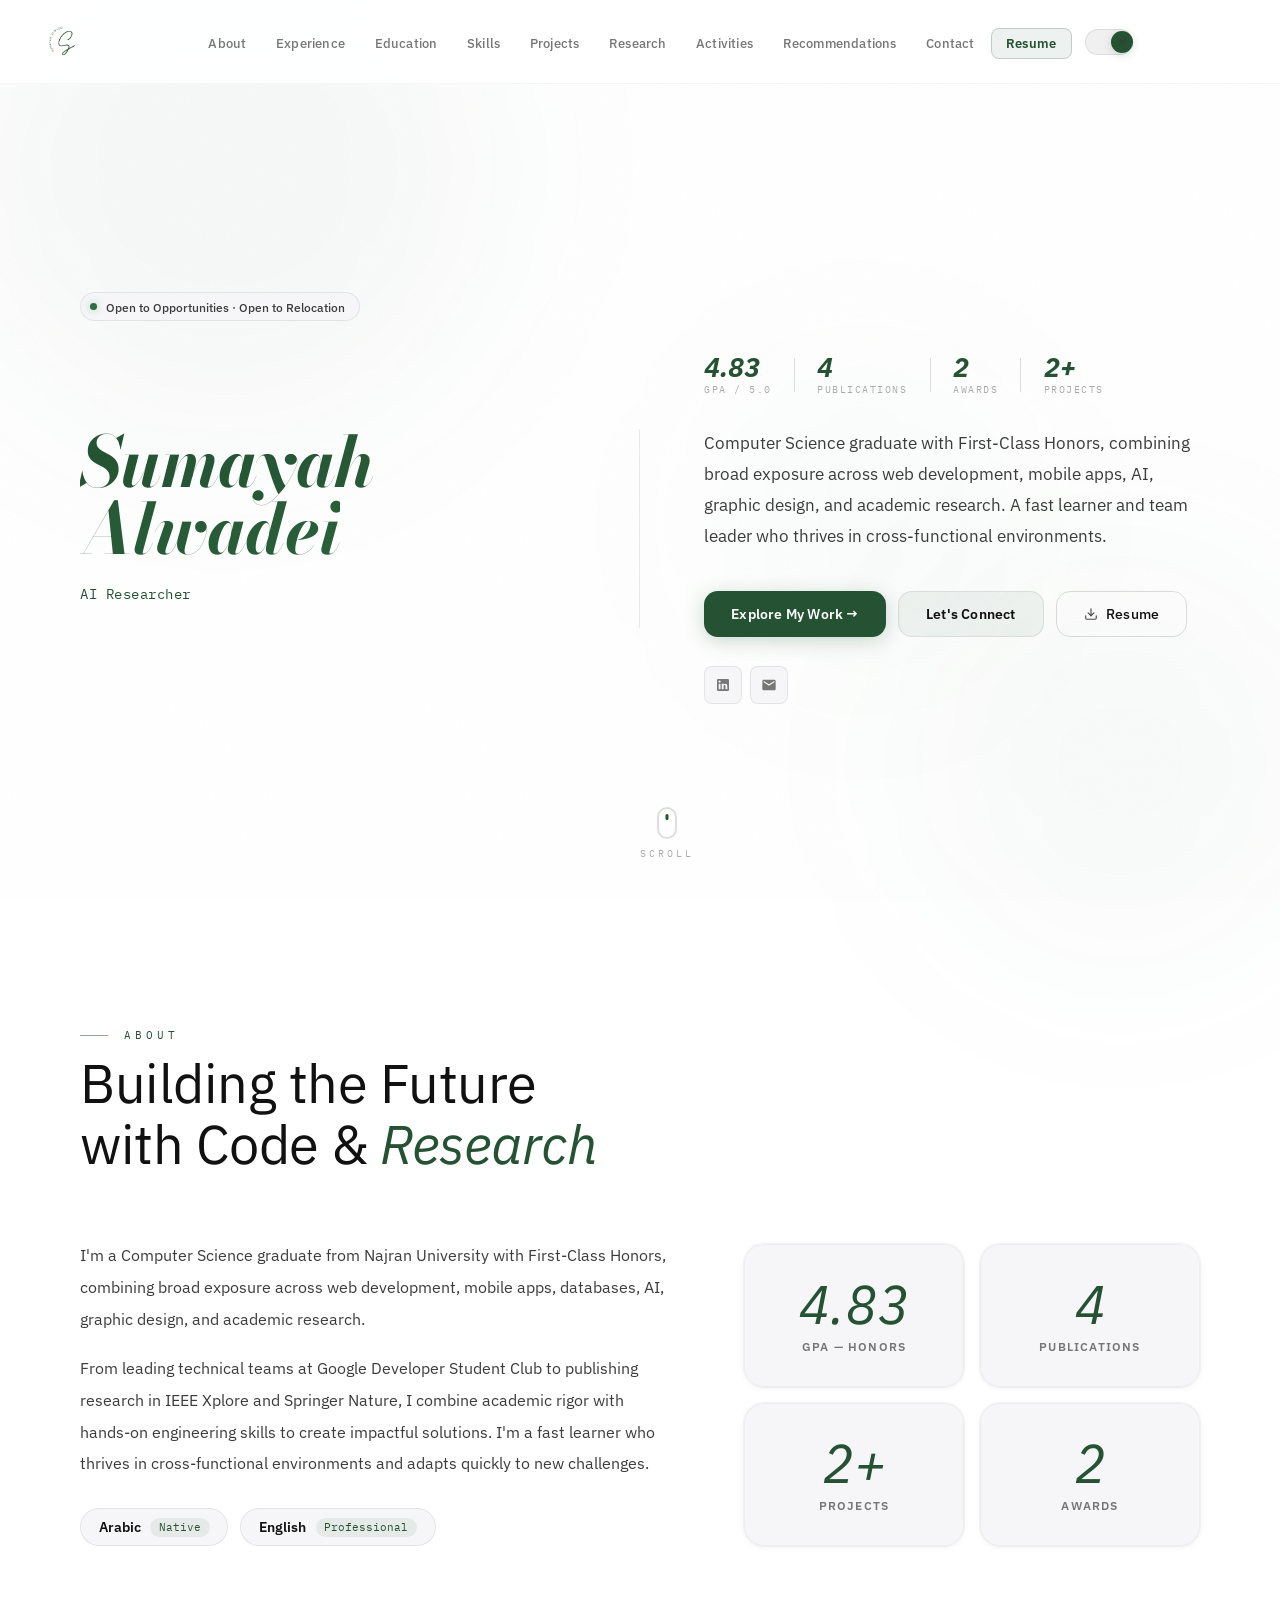
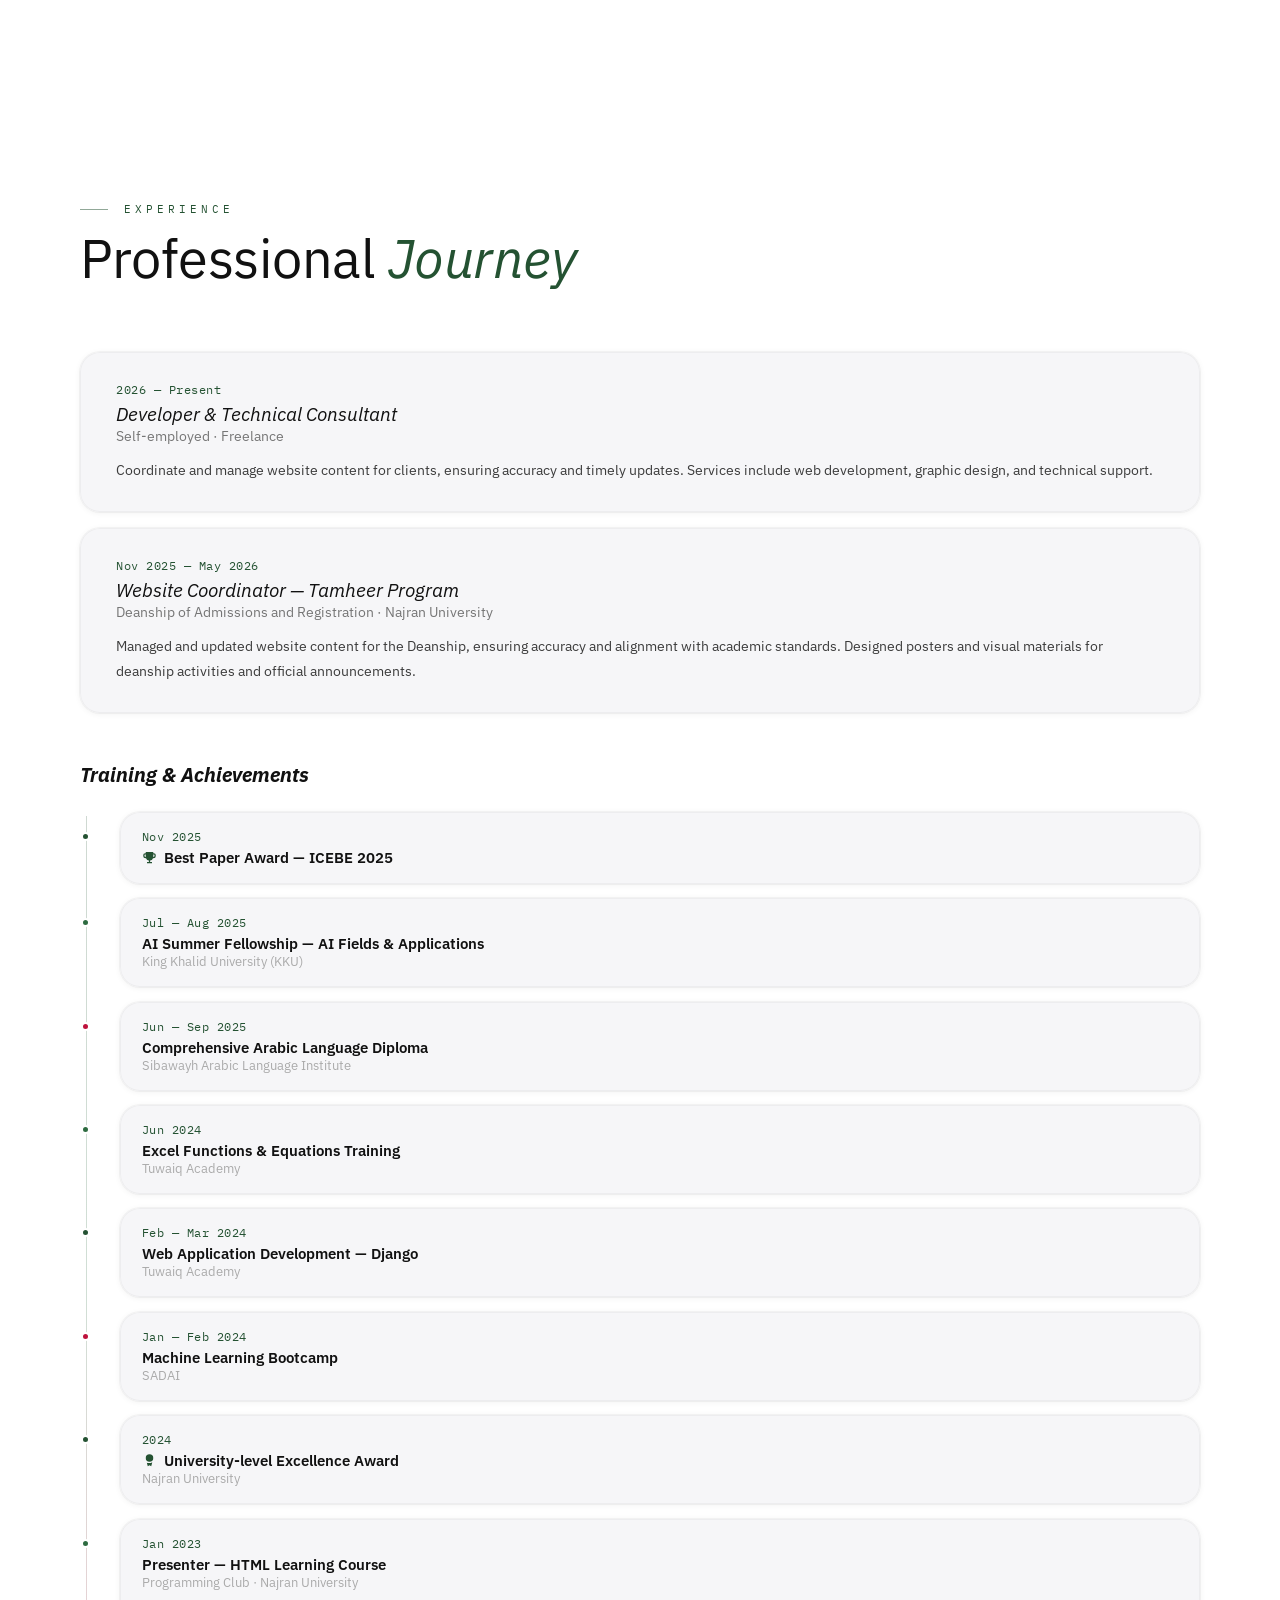
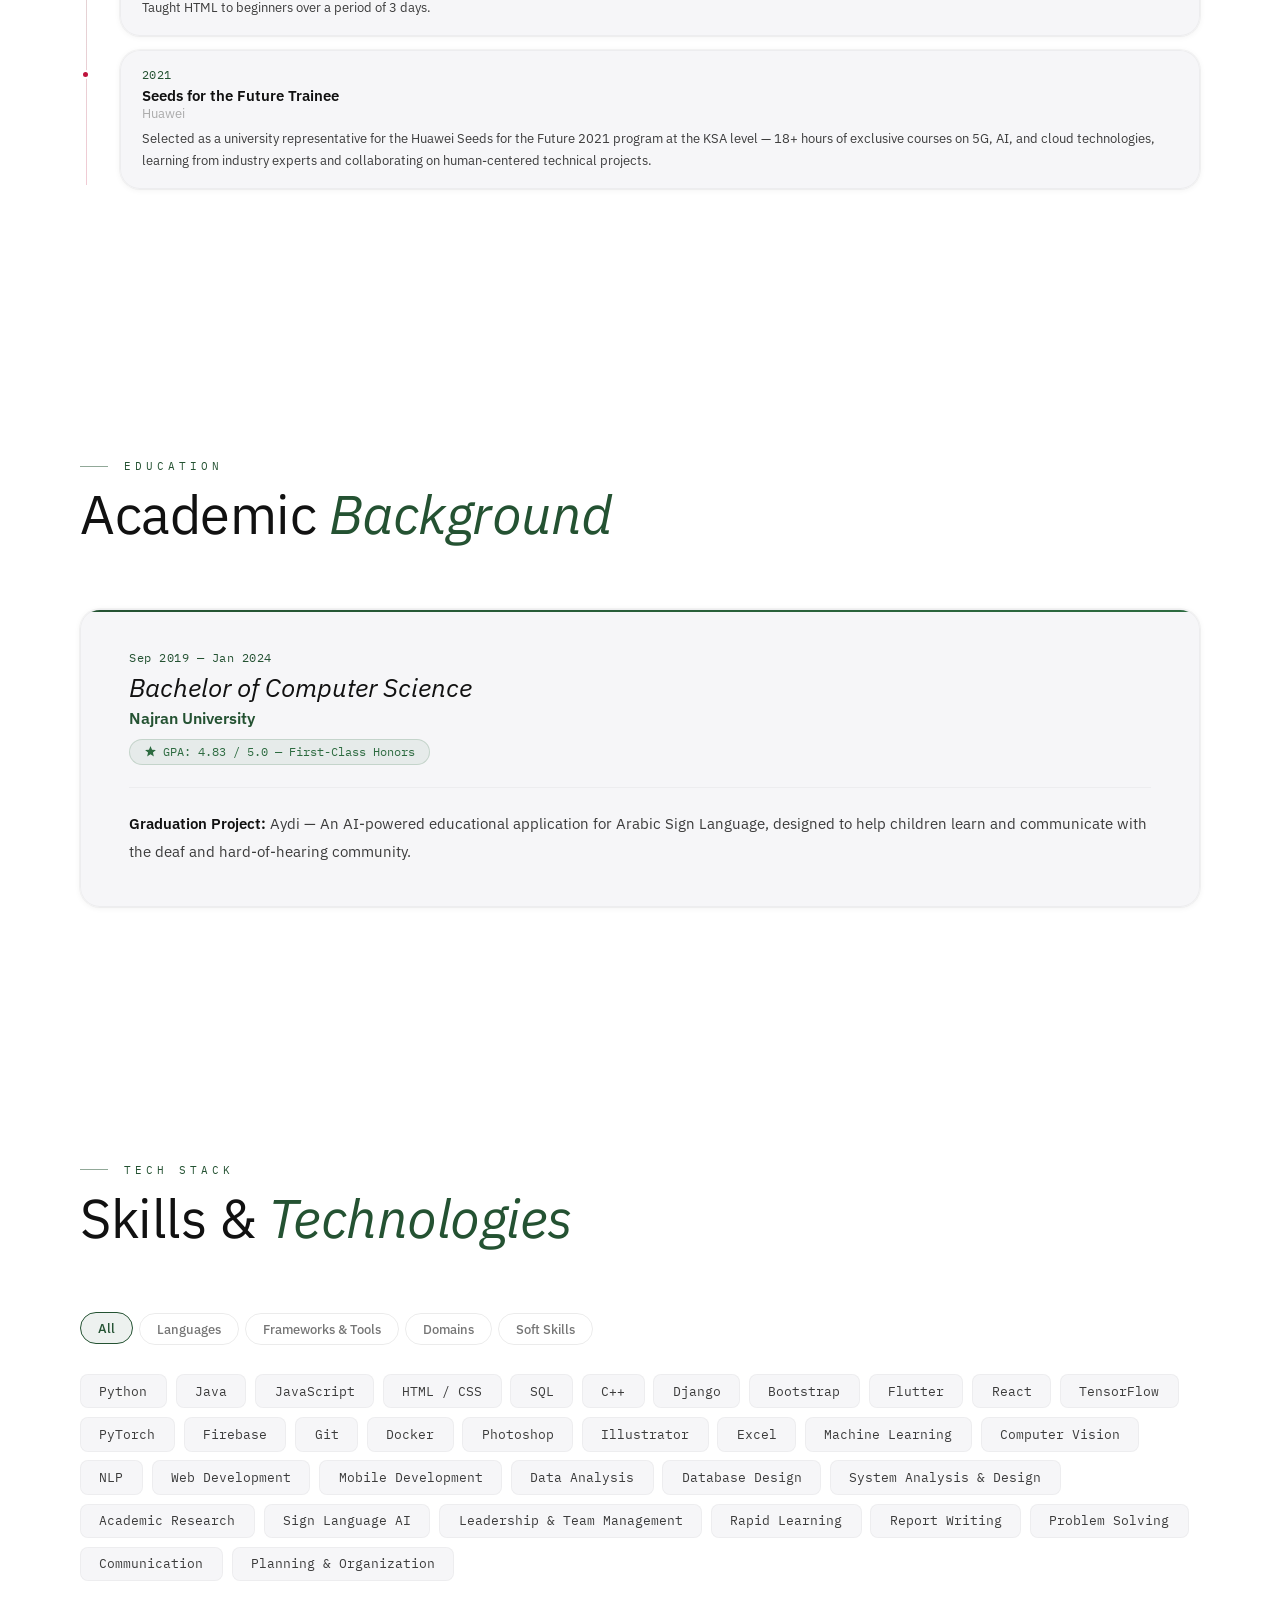
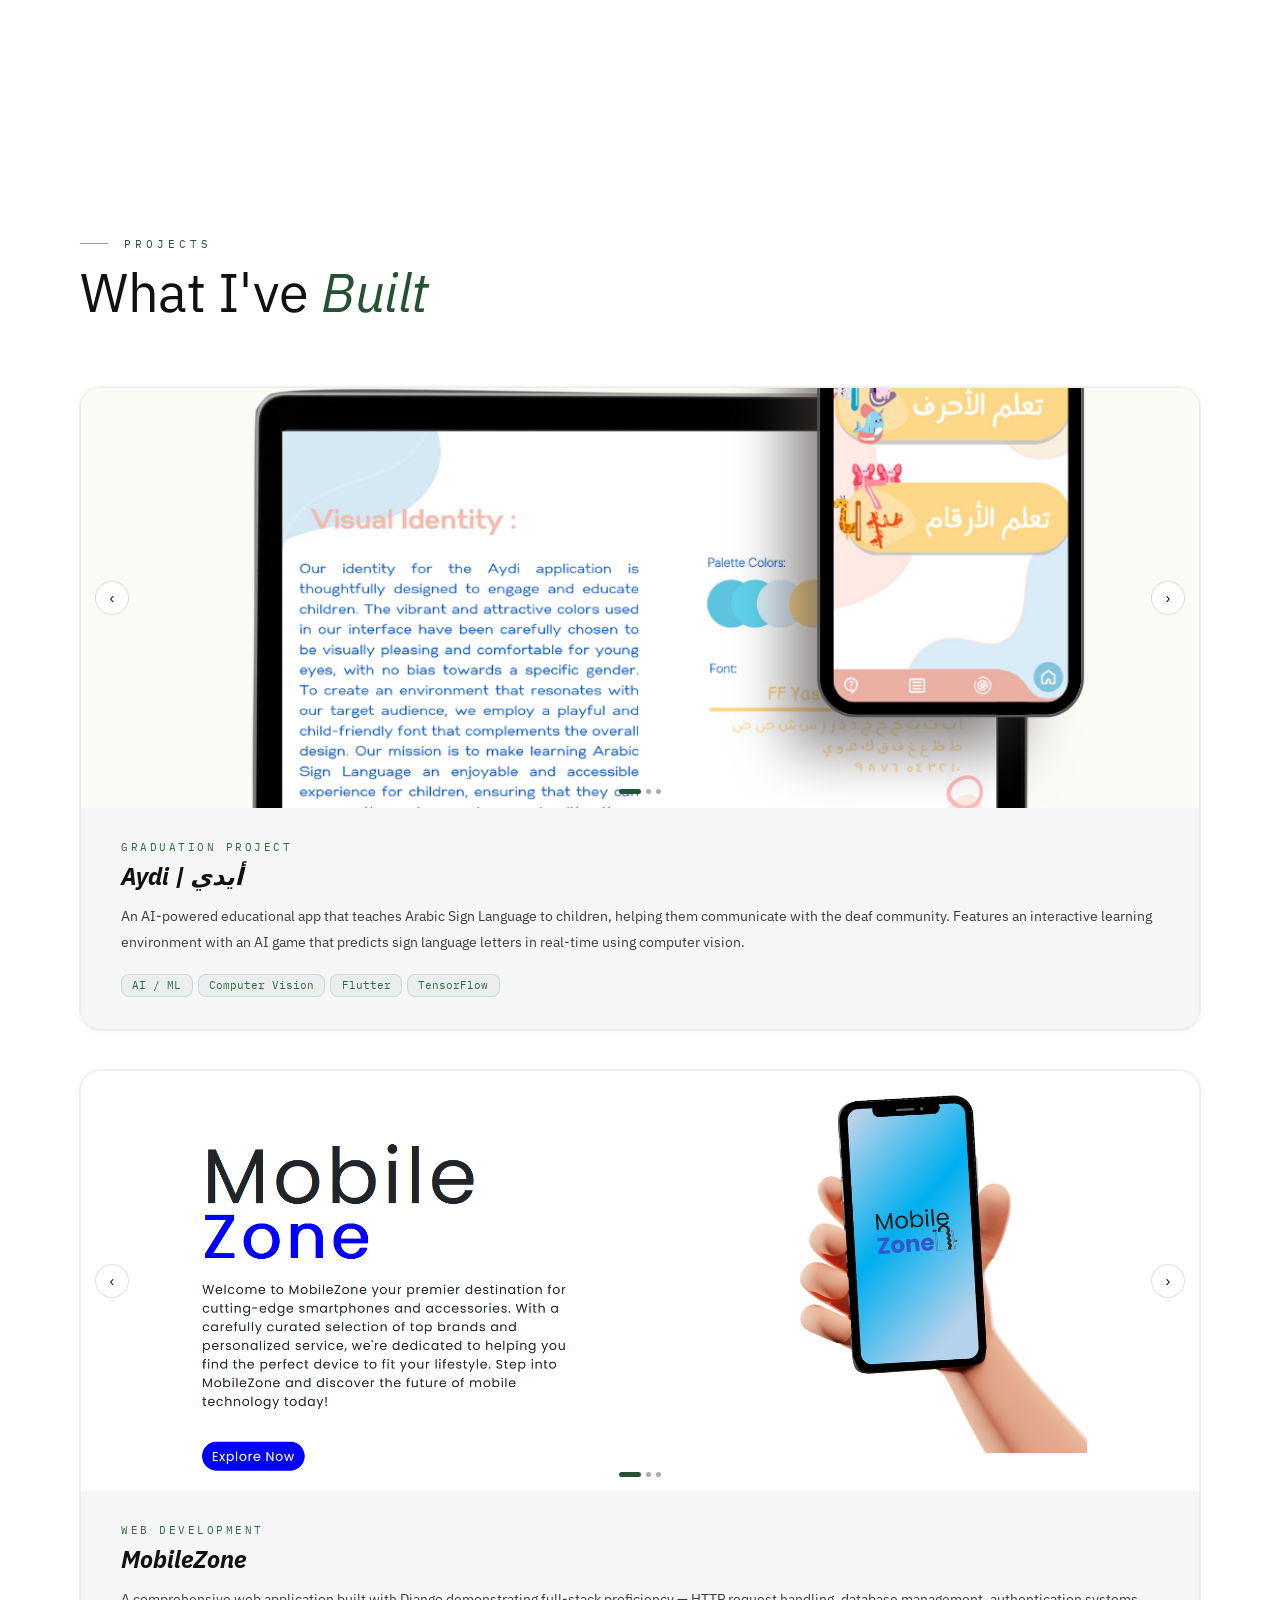
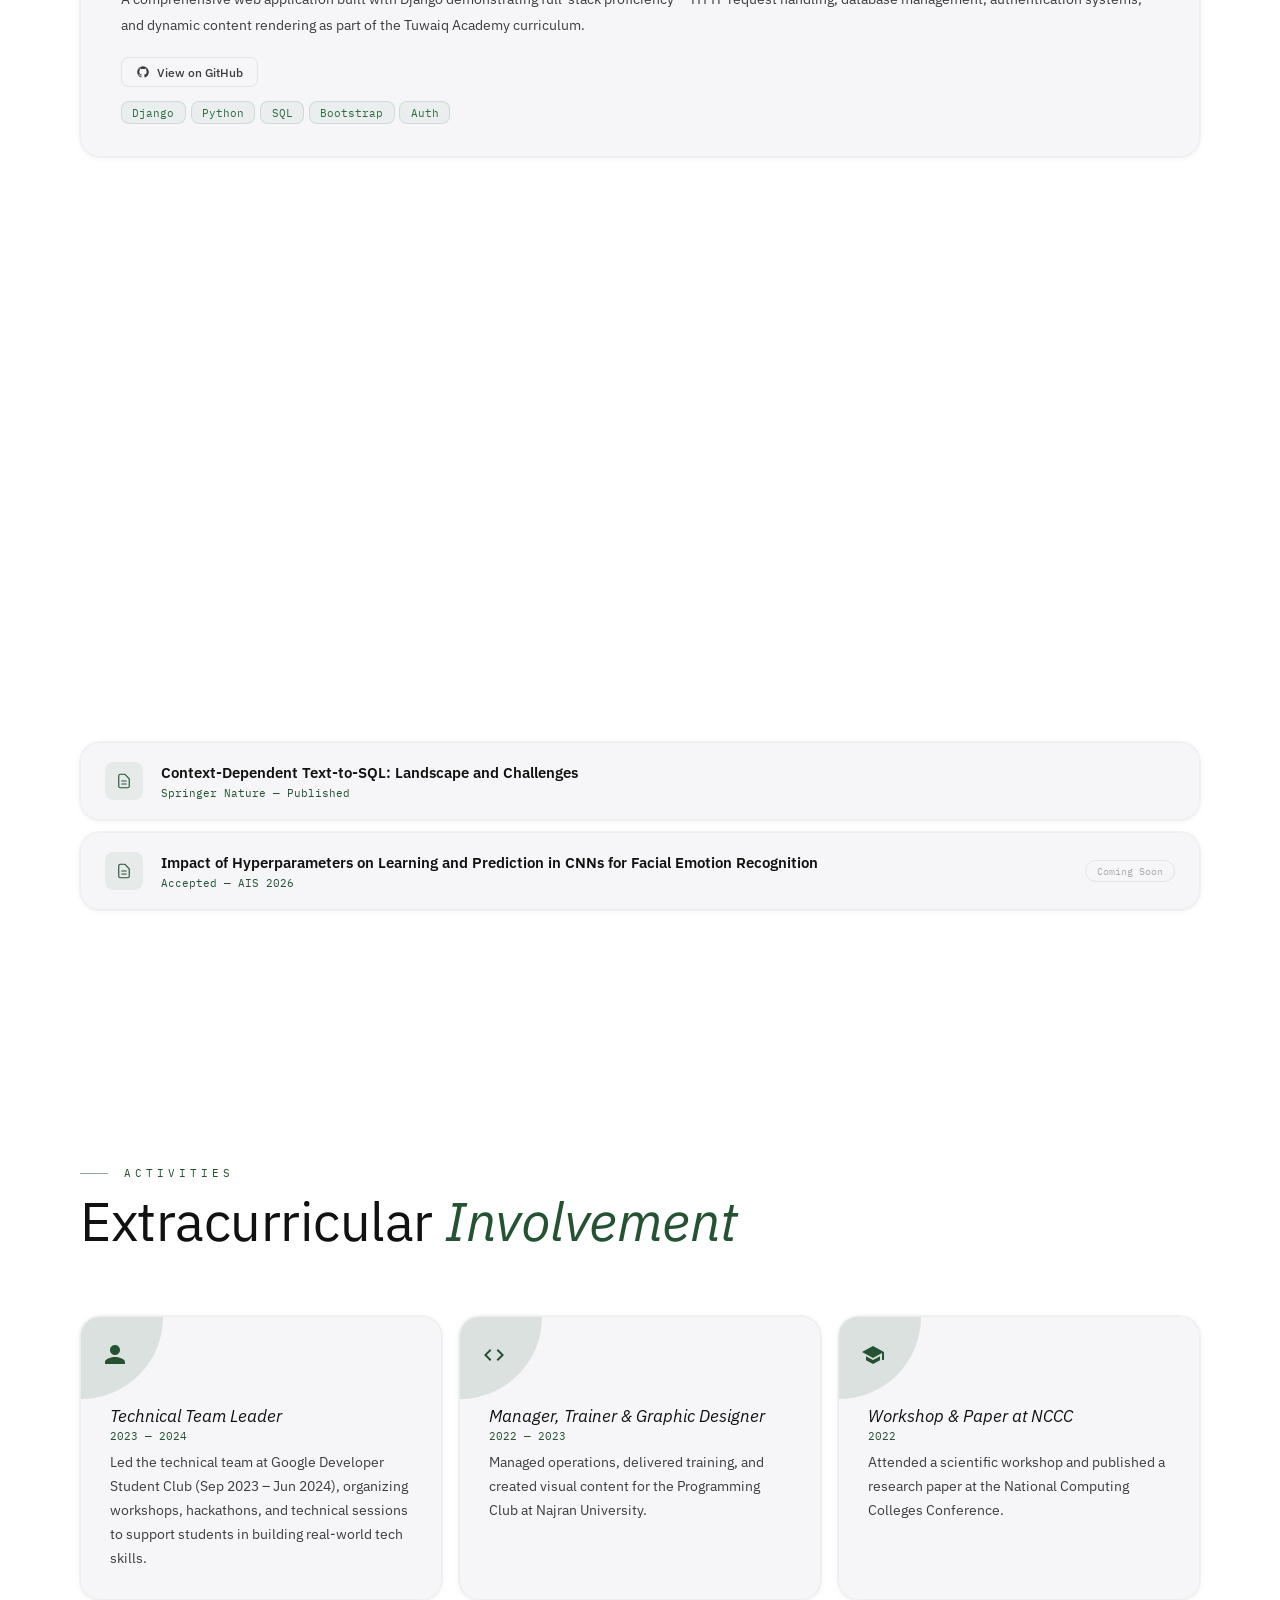
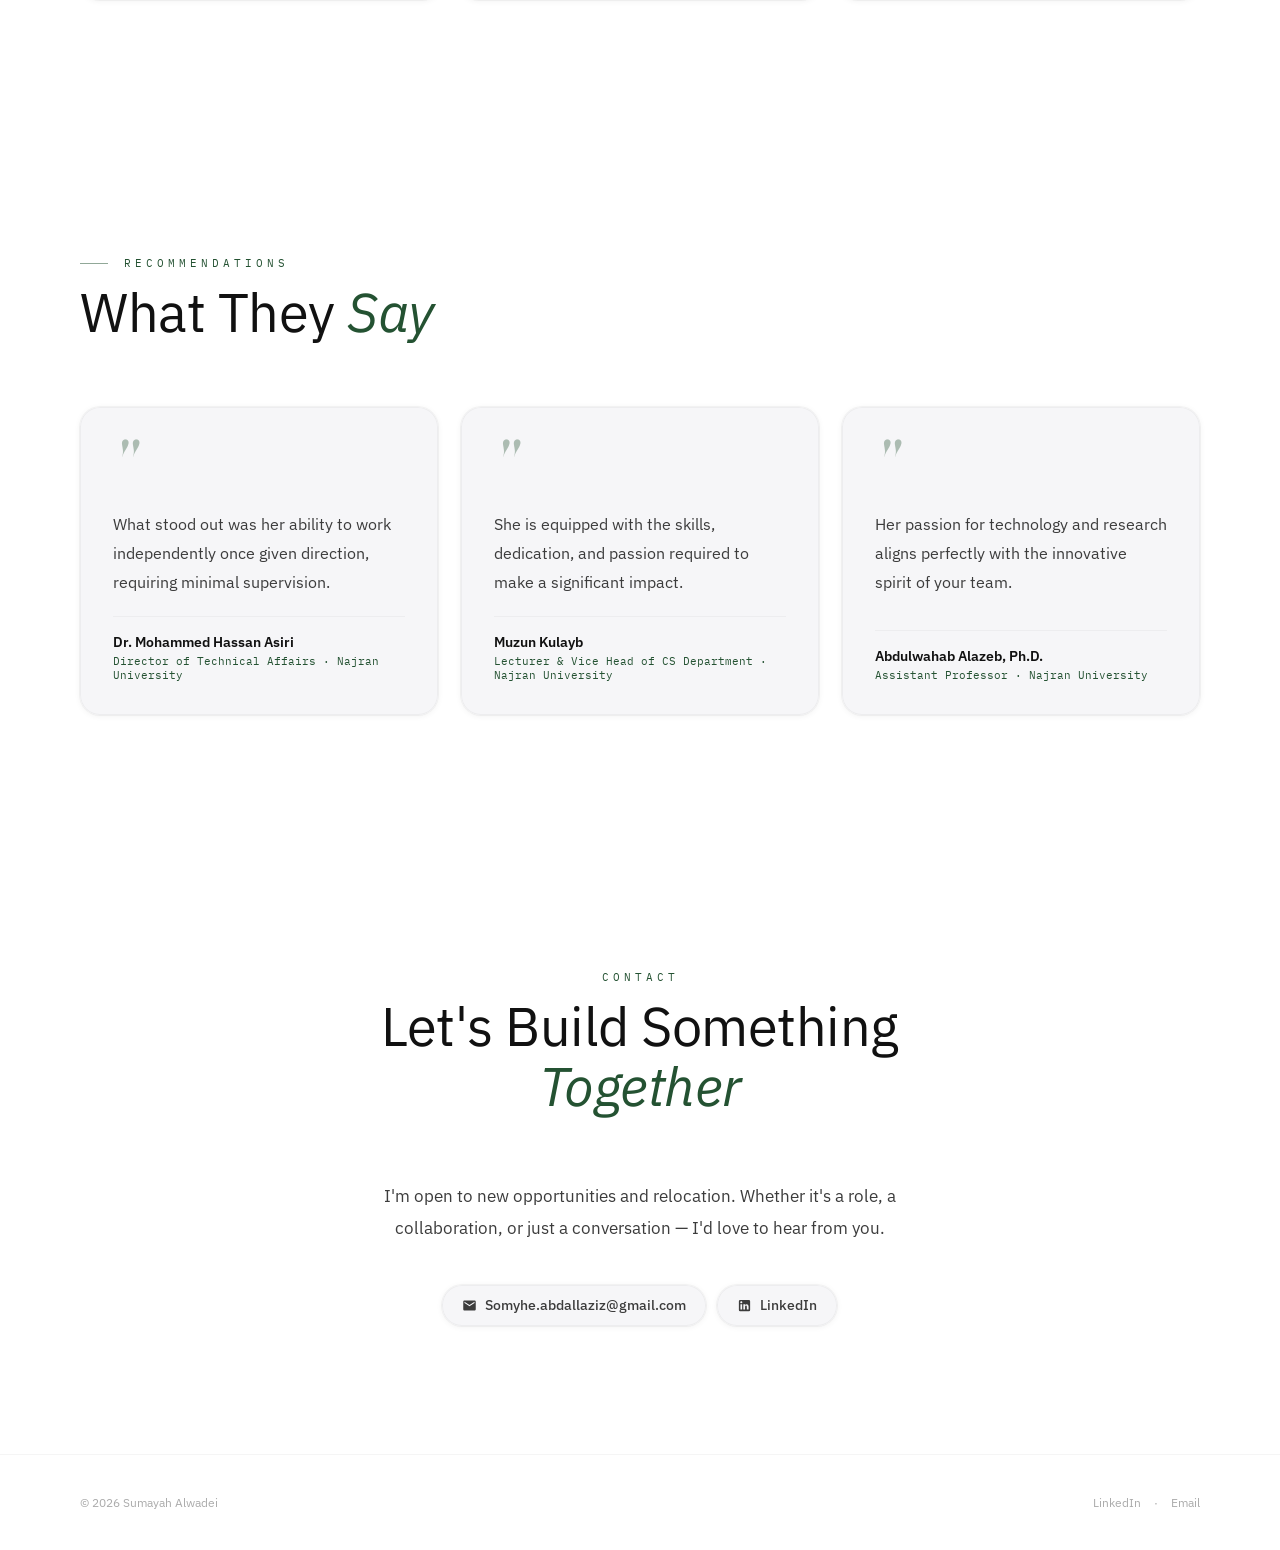
==== commit e555a2c4: "Replace star icon with user icon for Technical Team Leader card Co-Authored-By: Claude Sonnet 4.6 <n" ====
--- a/index.html
+++ b/index.html
@@ -468,7 +468,7 @@
 
     <div class="acts sg">
       <div class="act gcard rv">
-        <div class="act-emo"><svg viewBox="0 0 24 24" fill="currentColor" aria-hidden="true"><path d="M12 17.27L18.18 21l-1.64-7.03L22 9.24l-7.19-.61L12 2 9.19 8.63 2 9.24l5.46 4.73L5.82 21z"/></svg></div>
+        <div class="act-emo"><svg viewBox="0 0 24 24" fill="currentColor" aria-hidden="true"><path d="M12 12c2.76 0 5-2.24 5-5s-2.24-5-5-5-5 2.24-5 5 2.24 5 5 5zm0 2c-3.33 0-10 1.67-10 5v2h20v-2c0-3.33-6.67-5-10-5z"/></svg></div>
         <div class="act-title">Technical Team Leader</div>
         <div class="act-period">2023 — 2024</div>
         <div class="act-desc">Led the technical team at Google Developer Student Club (Sep 2023 – Jun 2024), organizing workshops, hackathons, and technical sessions to support students in building real-world tech skills.</div>
--- a/styles.css
+++ b/styles.css
@@ -245,8 +245,8 @@
 
 /* ── ACTIVITIES ── */
 .acts{display:grid;grid-template-columns:repeat(auto-fit,minmax(290px,1fr));gap:1.1rem}
-.act{padding:1.8rem;cursor:default}
-.act-emo{width:52px;height:52px;border-radius:14px;background:rgba(var(--ac1r),.1);border:1px solid rgba(var(--ac1r),.18);display:flex;align-items:center;justify-content:center;margin-bottom:1.2rem;flex-shrink:0}
+.act{padding:1.8rem;padding-top:5.5rem;cursor:default;position:relative;overflow:hidden}
+.act-emo{position:absolute;top:0;left:0;width:82px;height:82px;border-radius:0 0 100% 0;background:rgba(var(--ac1r),.13);display:flex;align-items:flex-start;justify-content:flex-start;padding:26px 0 0 22px}
 .act-emo svg{width:24px;height:24px;fill:var(--ac1)}
 .act-title{font-family:var(--ff-display);font-size:1.05rem;font-style:italic;color:var(--t1);margin-bottom:.15rem}
 .act-period{font-family:var(--ff-mono);font-size:.7rem;color:var(--ac1);margin-bottom:.5rem}
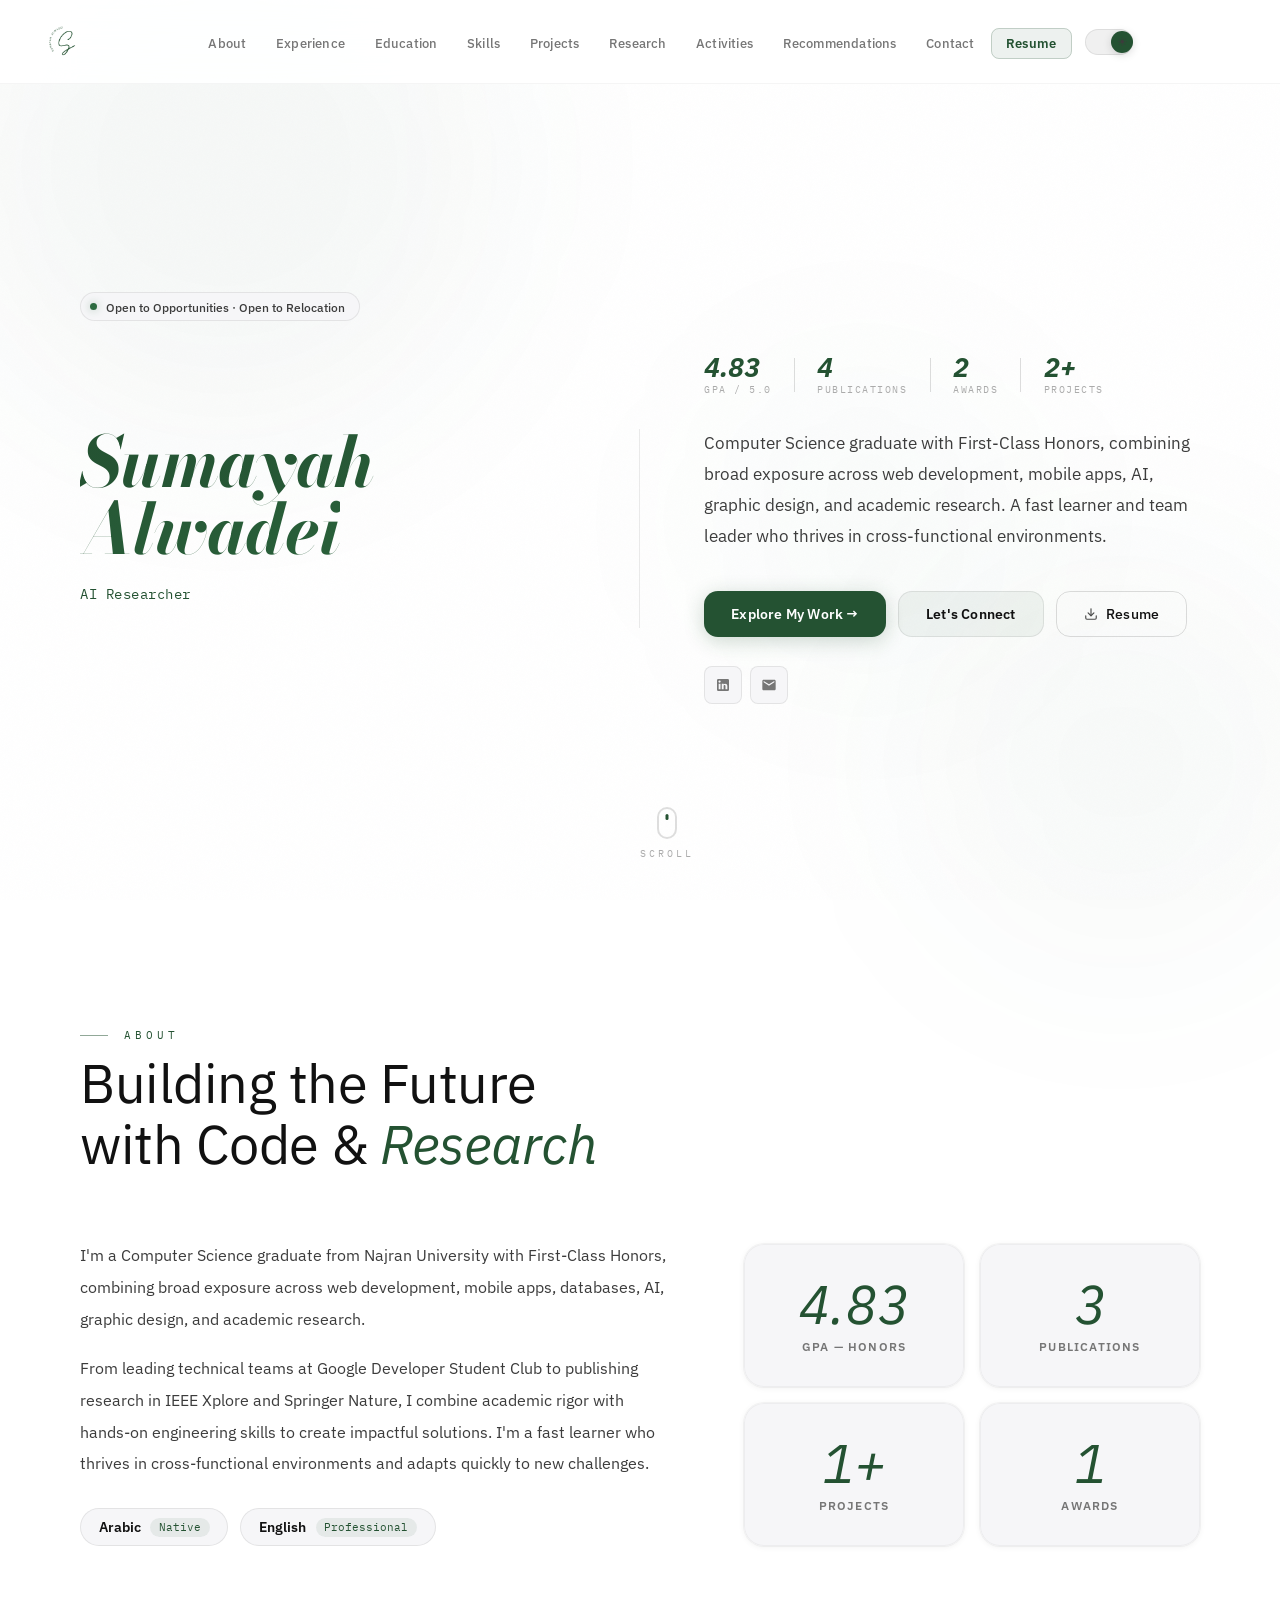
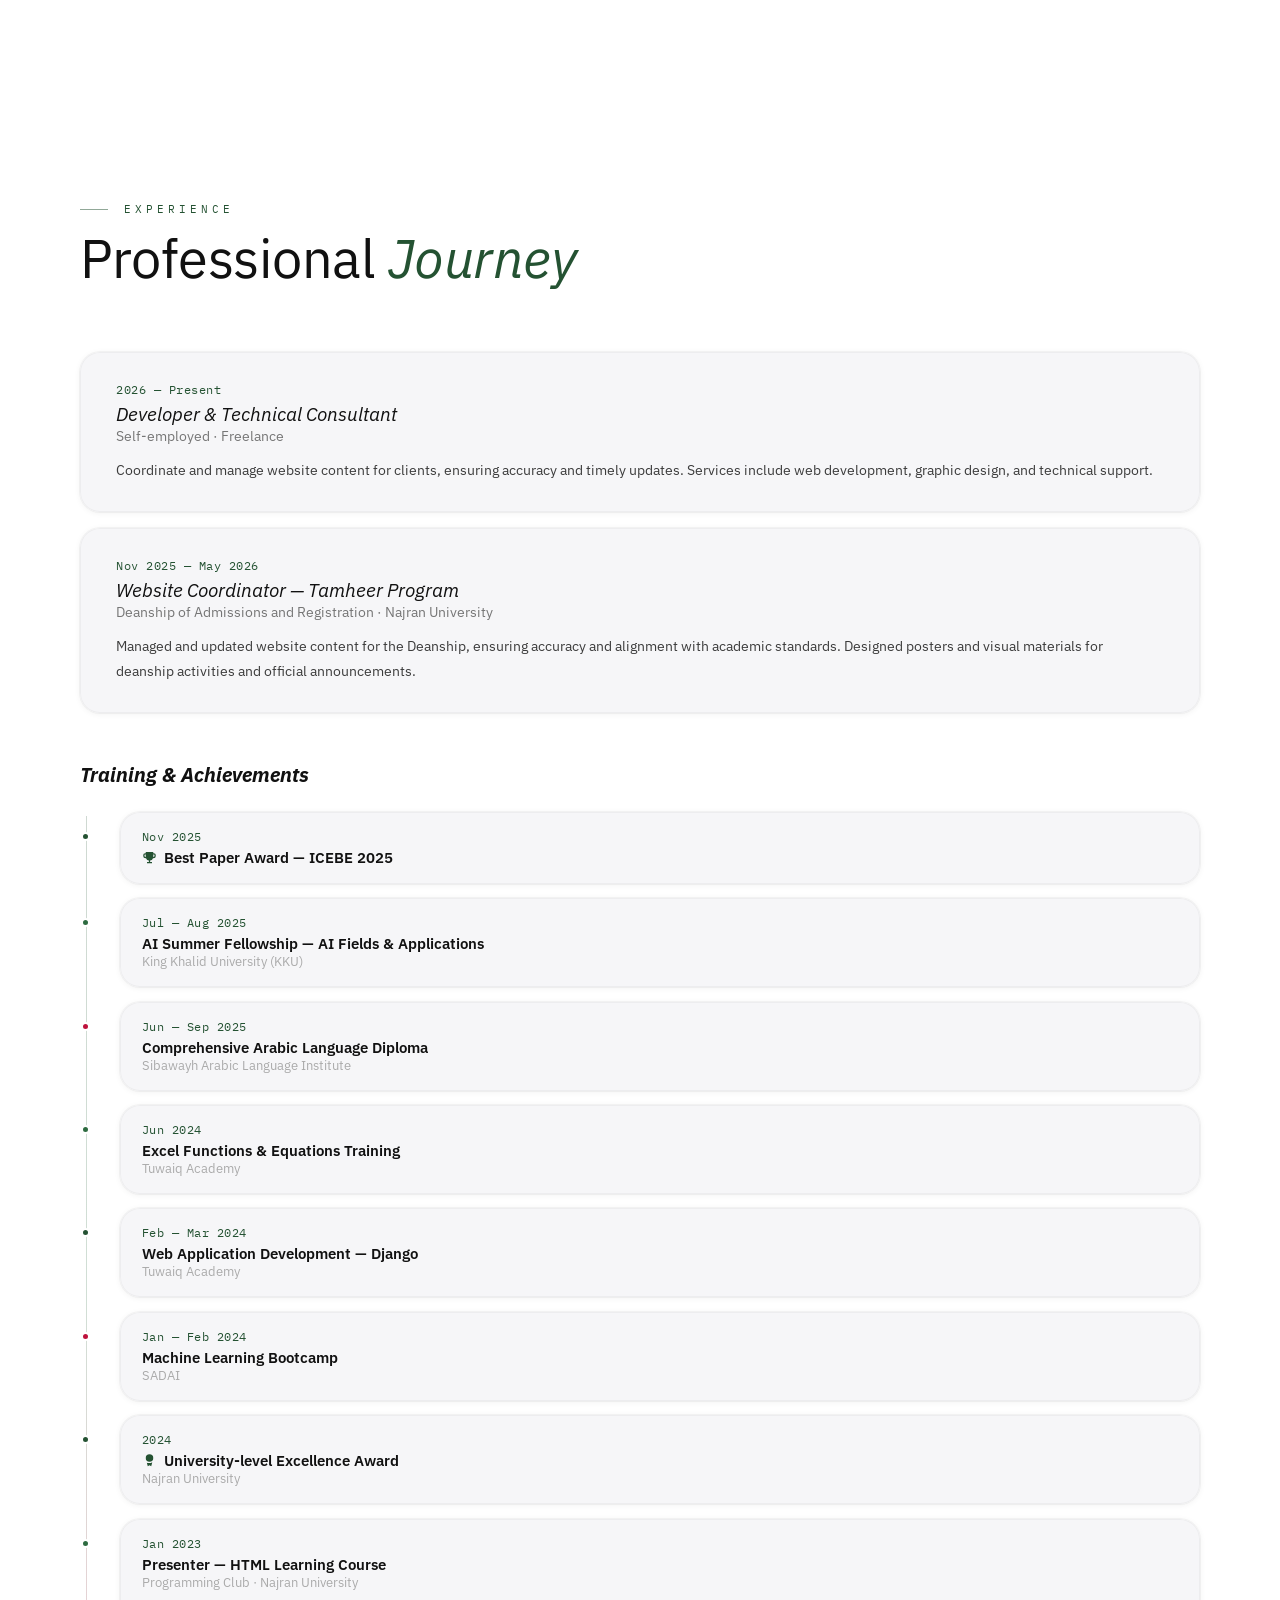
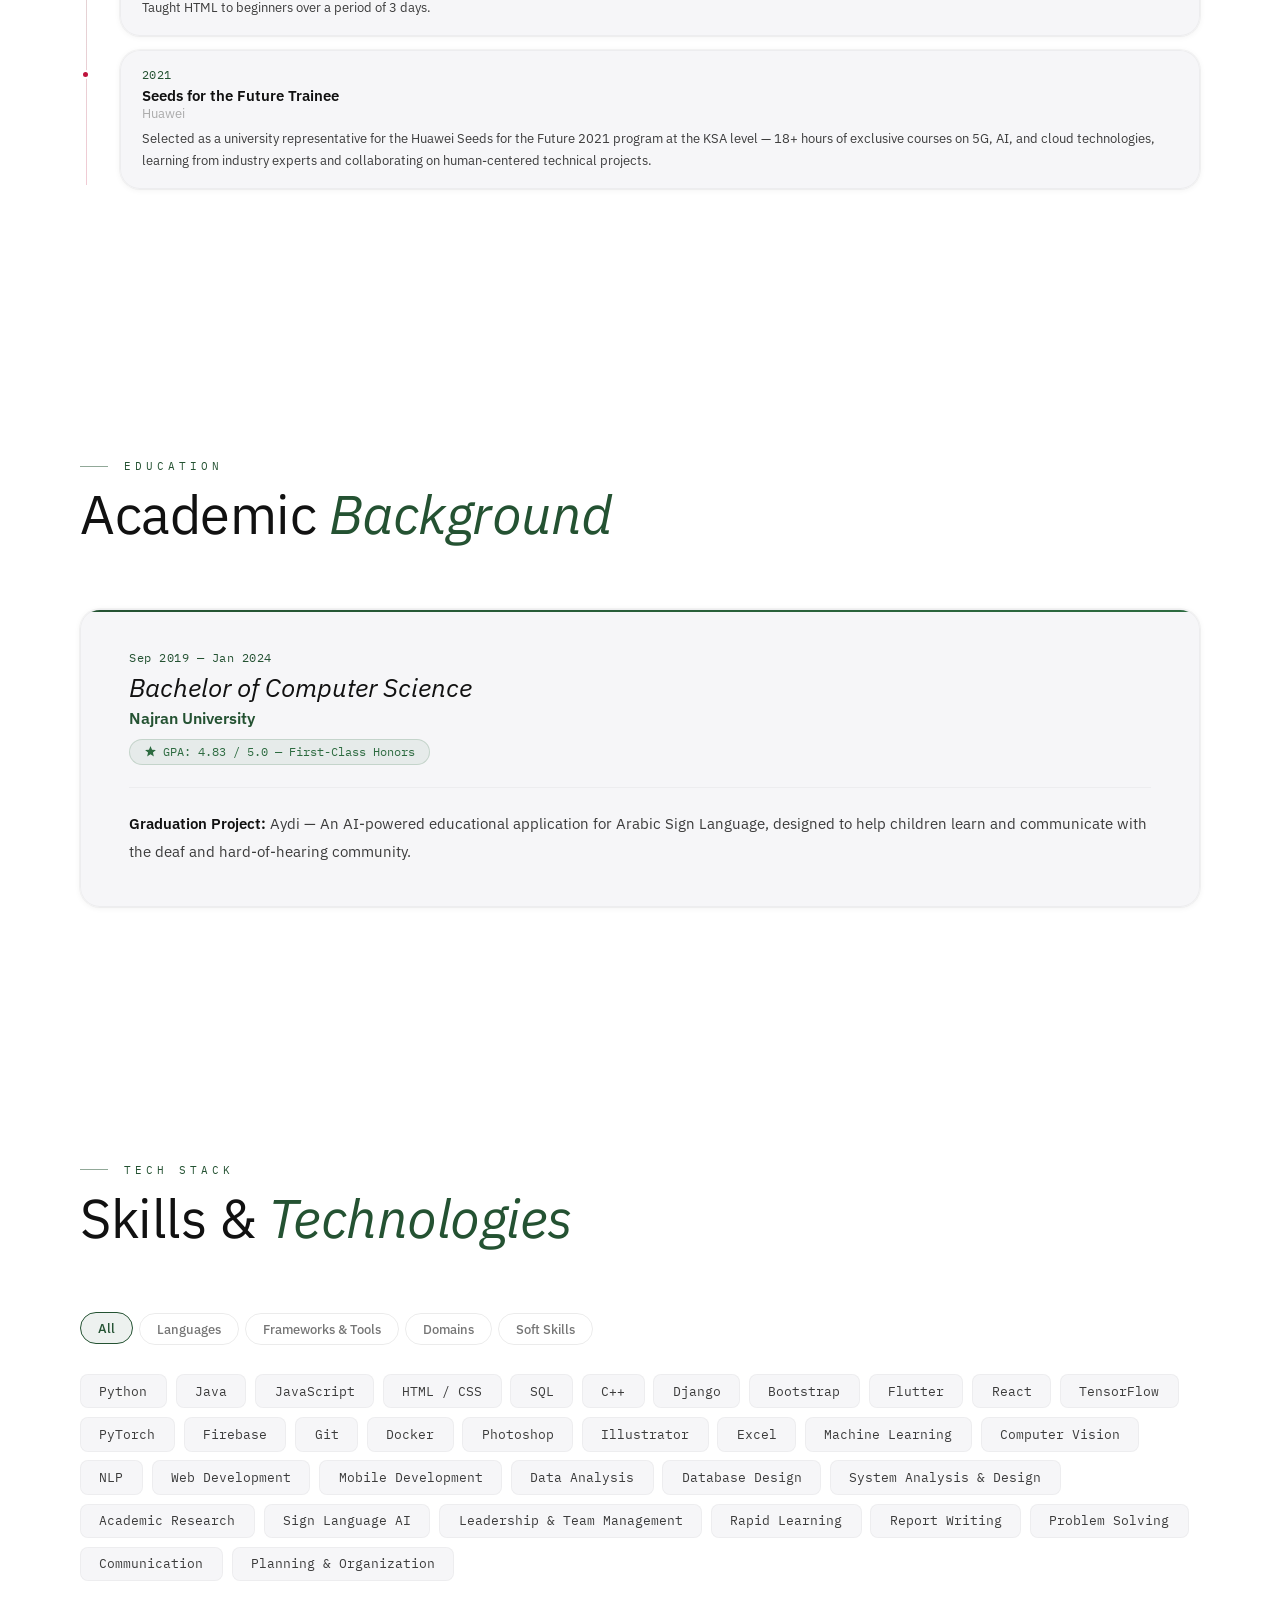
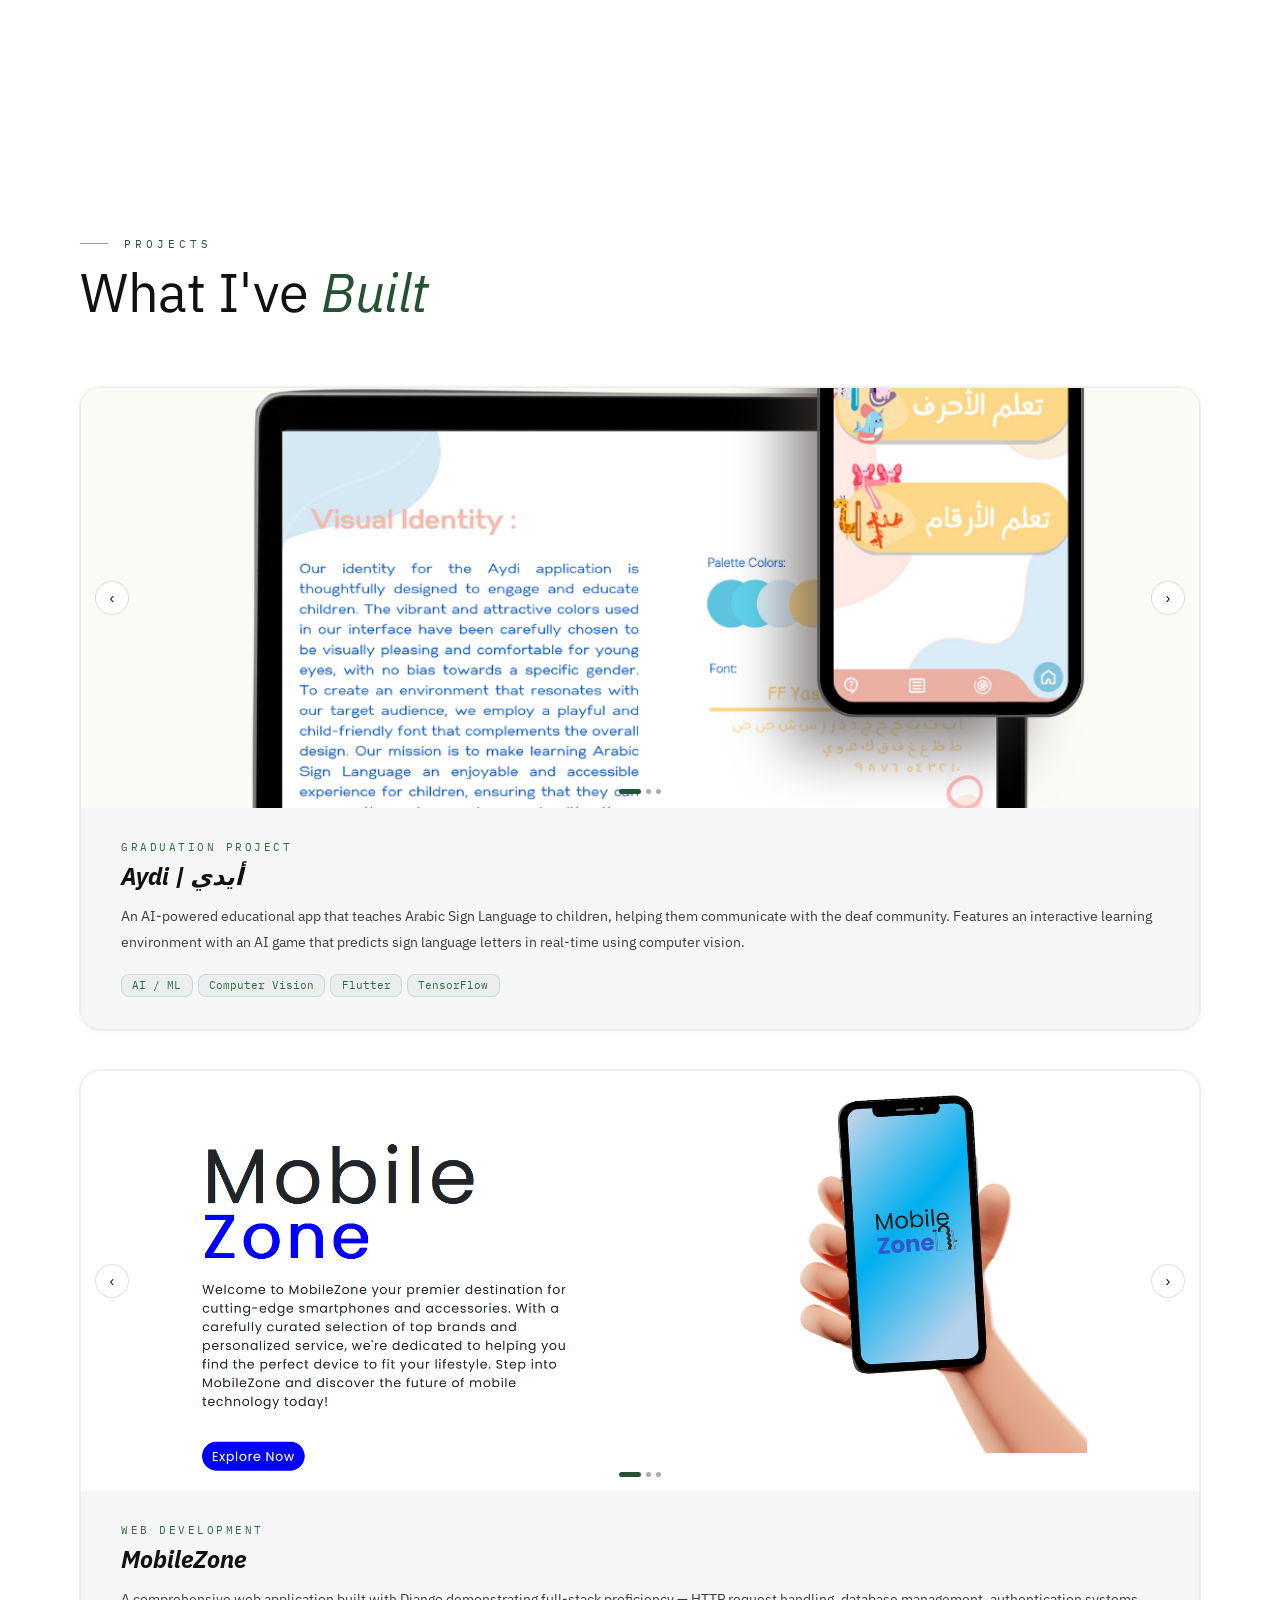
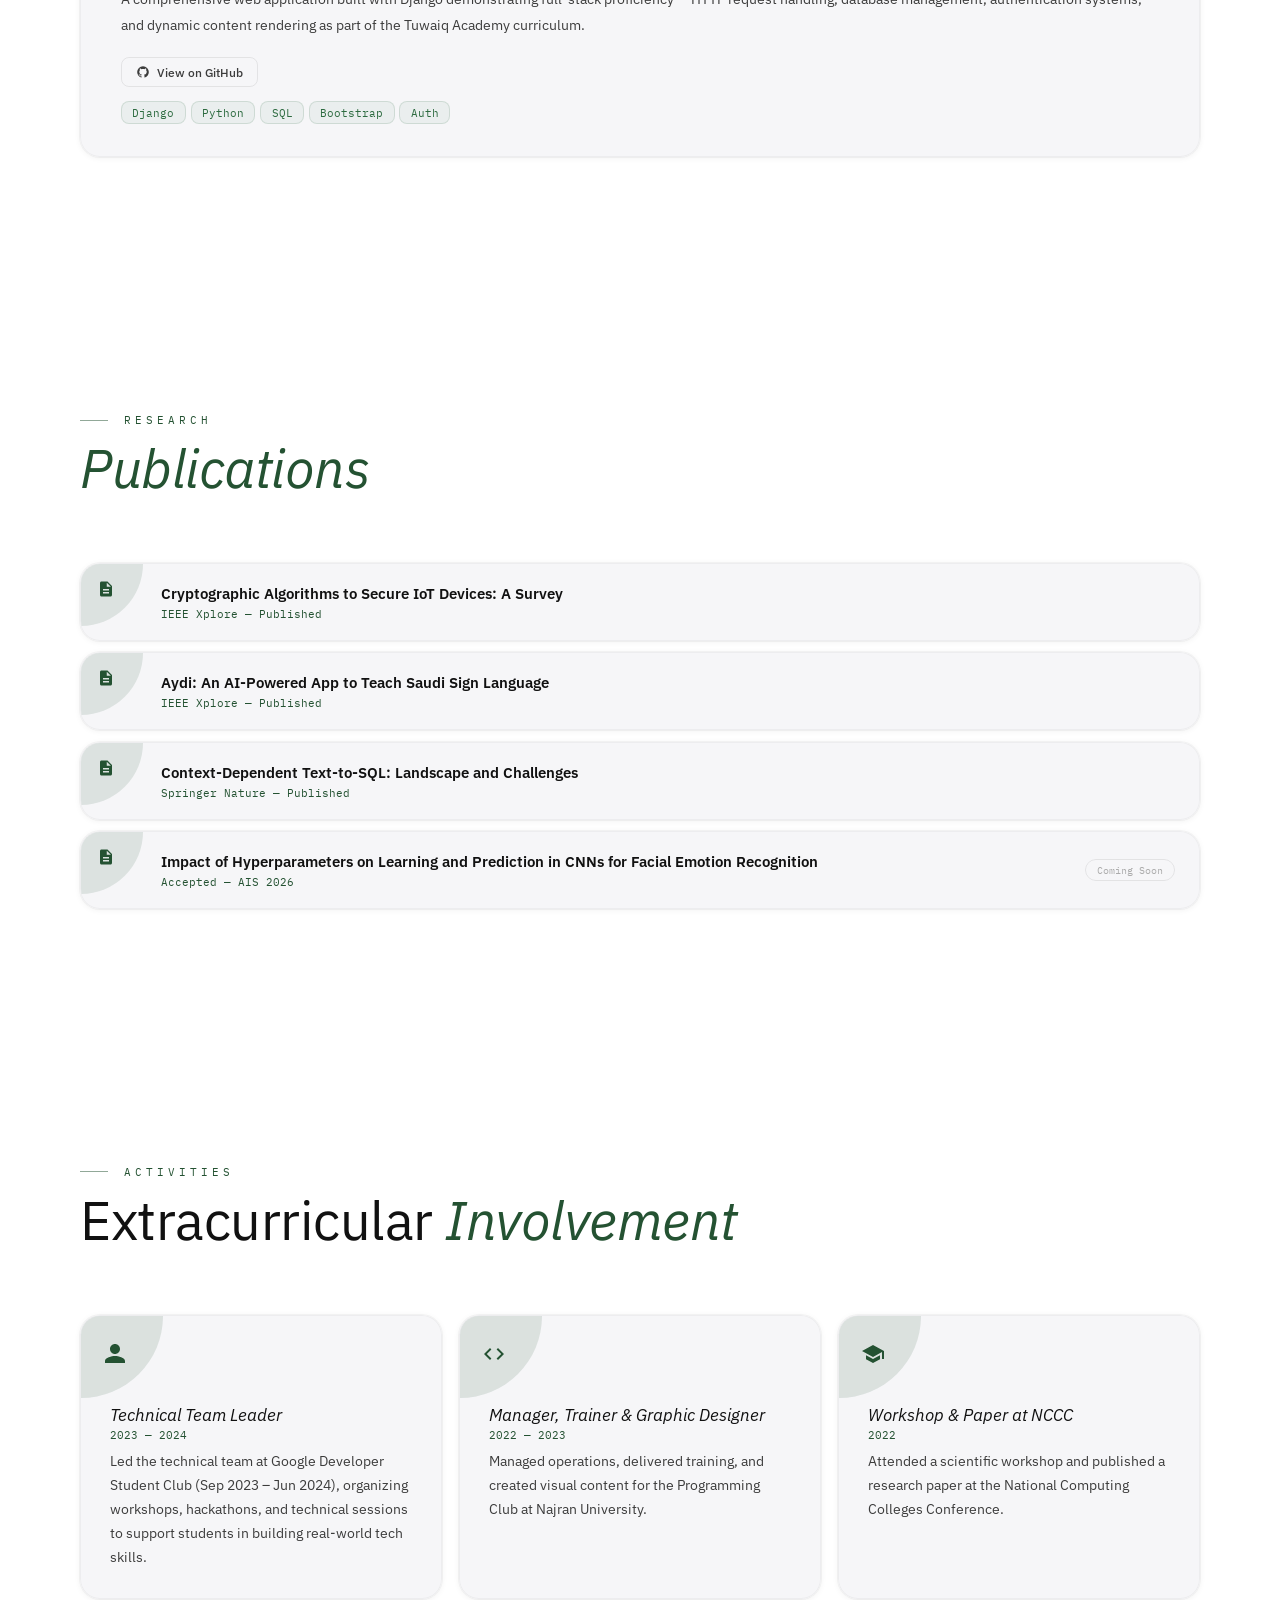
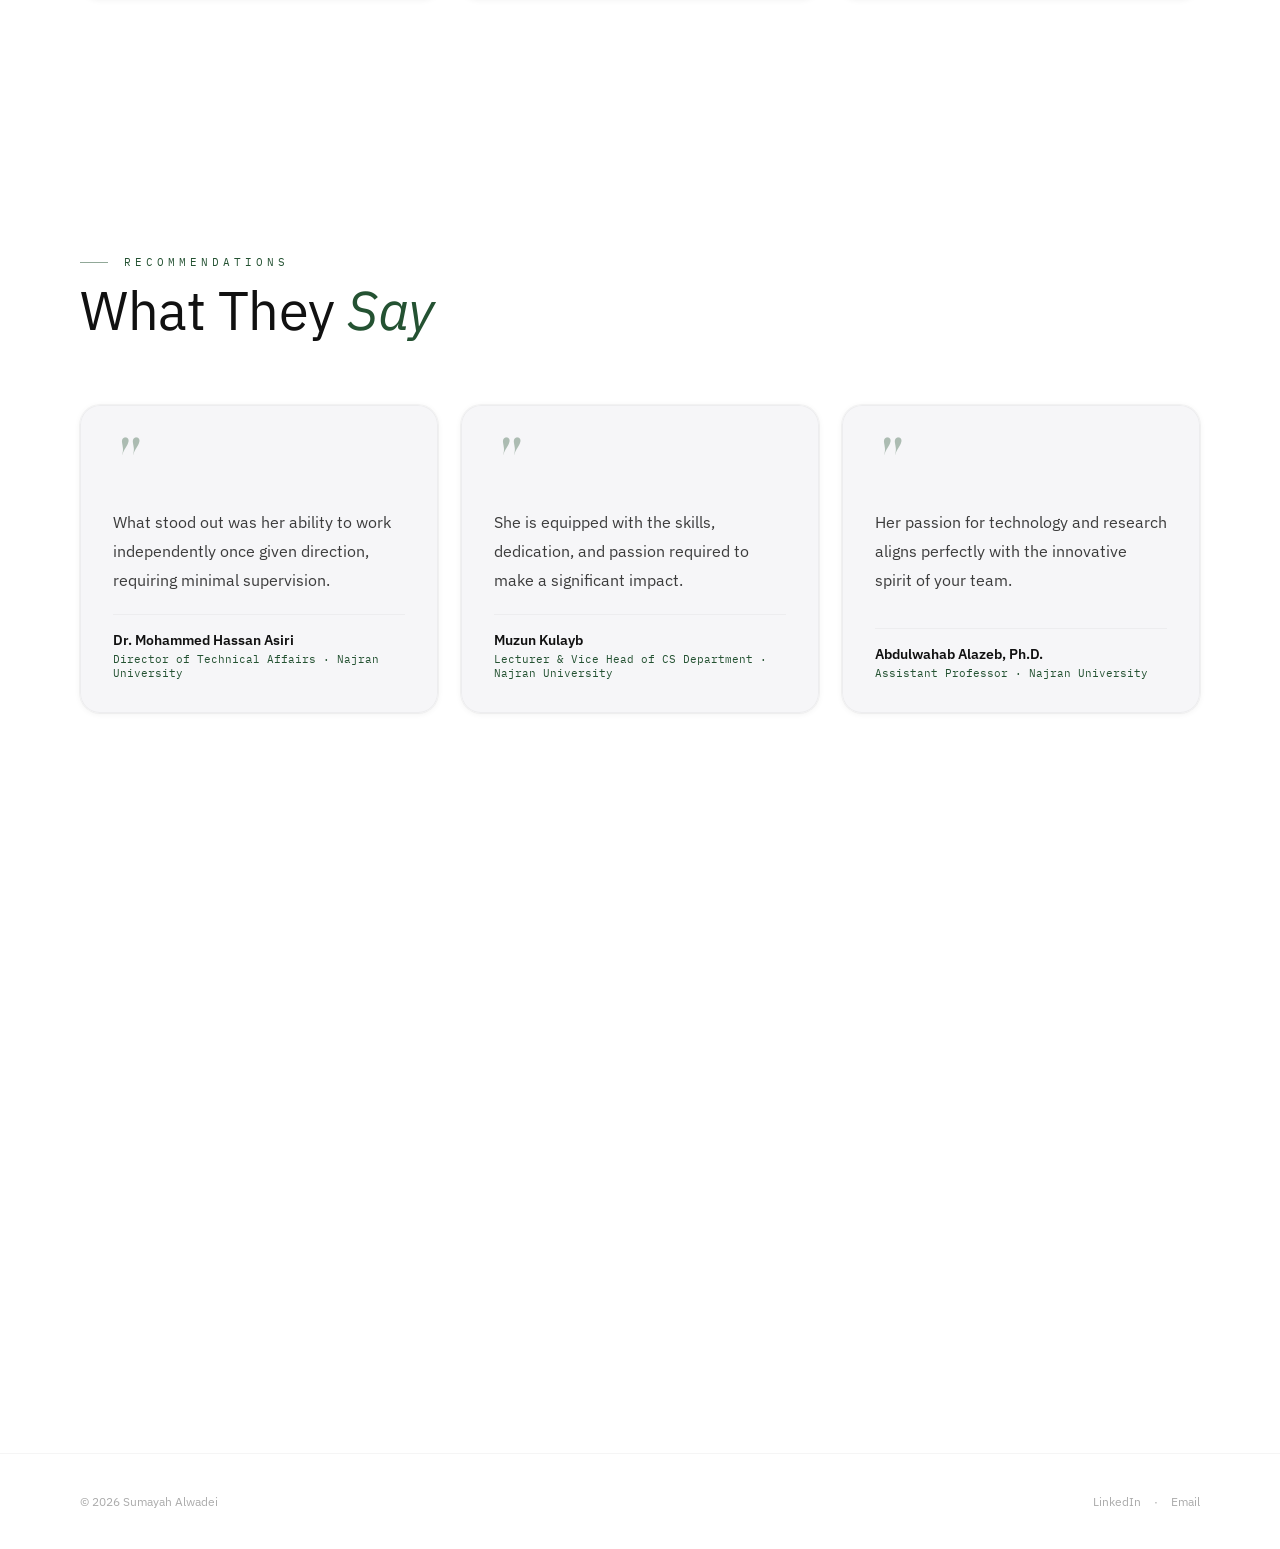
==== commit 3b741d07: "Apply quarter-circle icon style to Publications section Match activity cards design: pub-ico positio" ====
--- a/index.html
+++ b/index.html
@@ -416,7 +416,7 @@
     <div class="pubs sg">
       <a href="https://ieeexplore.ieee.org/document/10067855/" target="_blank" rel="noopener" class="pub gcard rv">
         <div class="pub-ico">
-          <svg viewBox="0 0 24 24" fill="none" stroke="currentColor" stroke-width="1.5" stroke-linecap="round" stroke-linejoin="round"><path d="M9 12h6m-6 4h6m2 5H7a2 2 0 01-2-2V5a2 2 0 012-2h5.586a1 1 0 01.707.293l5.414 5.414a1 1 0 01.293.707V19a2 2 0 01-2 2z"/></svg>
+          <svg viewBox="0 0 24 24" fill="currentColor" aria-hidden="true"><path d="M14 2H6c-1.1 0-2 .9-2 2v16c0 1.1.9 2 2 2h12c1.1 0 2-.9 2-2V8l-6-6zm2 16H8v-2h8v2zm0-4H8v-2h8v2zm-3-5V3.5L18.5 9H13z"/></svg>
         </div>
         <div class="pub-body">
           <div class="pub-name">Cryptographic Algorithms to Secure IoT Devices: A Survey</div>
@@ -426,7 +426,7 @@
       </a>
       <a href="https://ieeexplore.ieee.org/abstract/document/11299334" target="_blank" rel="noopener" class="pub gcard rv">
         <div class="pub-ico">
-          <svg viewBox="0 0 24 24" fill="none" stroke="currentColor" stroke-width="1.5" stroke-linecap="round" stroke-linejoin="round"><path d="M9 12h6m-6 4h6m2 5H7a2 2 0 01-2-2V5a2 2 0 012-2h5.586a1 1 0 01.707.293l5.414 5.414a1 1 0 01.293.707V19a2 2 0 01-2 2z"/></svg>
+          <svg viewBox="0 0 24 24" fill="currentColor" aria-hidden="true"><path d="M14 2H6c-1.1 0-2 .9-2 2v16c0 1.1.9 2 2 2h12c1.1 0 2-.9 2-2V8l-6-6zm2 16H8v-2h8v2zm0-4H8v-2h8v2zm-3-5V3.5L18.5 9H13z"/></svg>
         </div>
         <div class="pub-body">
           <div class="pub-name">Aydi: An AI-Powered App to Teach Saudi Sign Language</div>
@@ -436,7 +436,7 @@
       </a>
       <a href="https://link.springer.com/chapter/10.1007/978-3-032-23341-7_19" target="_blank" rel="noopener" class="pub gcard rv">
         <div class="pub-ico">
-          <svg viewBox="0 0 24 24" fill="none" stroke="currentColor" stroke-width="1.5" stroke-linecap="round" stroke-linejoin="round"><path d="M9 12h6m-6 4h6m2 5H7a2 2 0 01-2-2V5a2 2 0 012-2h5.586a1 1 0 01.707.293l5.414 5.414a1 1 0 01.293.707V19a2 2 0 01-2 2z"/></svg>
+          <svg viewBox="0 0 24 24" fill="currentColor" aria-hidden="true"><path d="M14 2H6c-1.1 0-2 .9-2 2v16c0 1.1.9 2 2 2h12c1.1 0 2-.9 2-2V8l-6-6zm2 16H8v-2h8v2zm0-4H8v-2h8v2zm-3-5V3.5L18.5 9H13z"/></svg>
         </div>
         <div class="pub-body">
           <div class="pub-name">Context-Dependent Text-to-SQL: Landscape and Challenges</div>
@@ -446,7 +446,7 @@
       </a>
       <div class="pub gcard rv pub-pending">
         <div class="pub-ico">
-          <svg viewBox="0 0 24 24" fill="none" stroke="currentColor" stroke-width="1.5" stroke-linecap="round" stroke-linejoin="round"><path d="M9 12h6m-6 4h6m2 5H7a2 2 0 01-2-2V5a2 2 0 012-2h5.586a1 1 0 01.707.293l5.414 5.414a1 1 0 01.293.707V19a2 2 0 01-2 2z"/></svg>
+          <svg viewBox="0 0 24 24" fill="currentColor" aria-hidden="true"><path d="M14 2H6c-1.1 0-2 .9-2 2v16c0 1.1.9 2 2 2h12c1.1 0 2-.9 2-2V8l-6-6zm2 16H8v-2h8v2zm0-4H8v-2h8v2zm-3-5V3.5L18.5 9H13z"/></svg>
         </div>
         <div class="pub-body">
           <div class="pub-name">Impact of Hyperparameters on Learning and Prediction in CNNs for Facial Emotion Recognition</div>
--- a/styles.css
+++ b/styles.css
@@ -231,10 +231,10 @@
 
 /* ── PUBLICATIONS ── */
 .pubs{display:flex;flex-direction:column;gap:.7rem}
-.pub{display:flex;align-items:center;gap:1.1rem;padding:1.2rem 1.5rem;cursor:pointer}
+.pub{display:flex;align-items:center;gap:1.1rem;padding:1.2rem 1.5rem;padding-left:5rem;cursor:pointer;position:relative;overflow:hidden}
 .pub:hover{transform:translateX(8px)}
 .pub:hover .pub-arrow{opacity:1;transform:translateX(4px)}
-.pub-ico{width:38px;height:38px;min-width:38px;border-radius:var(--r-sm);background:rgba(var(--ac1r),.07);display:flex;align-items:center;justify-content:center;font-size:.95rem}
+.pub-ico{position:absolute;top:0;left:0;width:62px;height:62px;border-radius:0 0 100% 0;background:rgba(var(--ac1r),.12);display:flex;align-items:flex-start;justify-content:flex-start;padding:16px 0 0 16px}
 .pub-body{flex:1}
 .pub-name{font-weight:600;font-size:.92rem;color:var(--t1);line-height:1.5}
 .pub-venue{font-family:var(--ff-mono);font-size:.7rem;color:var(--ac1);margin-top:.1rem}
@@ -360,7 +360,7 @@
 [data-theme="dark"] .back-top svg{stroke:#0d0d0d}
 
 /* ── PUBLICATIONS SVG ICON ── */
-.pub-ico svg{width:18px;height:18px;stroke:var(--ac1)}
+.pub-ico svg{width:18px;height:18px;fill:var(--ac1)}
 
 /* ── FOOTER ── */
 footer .foot-inner{display:flex;justify-content:space-between;align-items:center;max-width:1120px;margin:0 auto;flex-wrap:wrap;gap:.5rem}
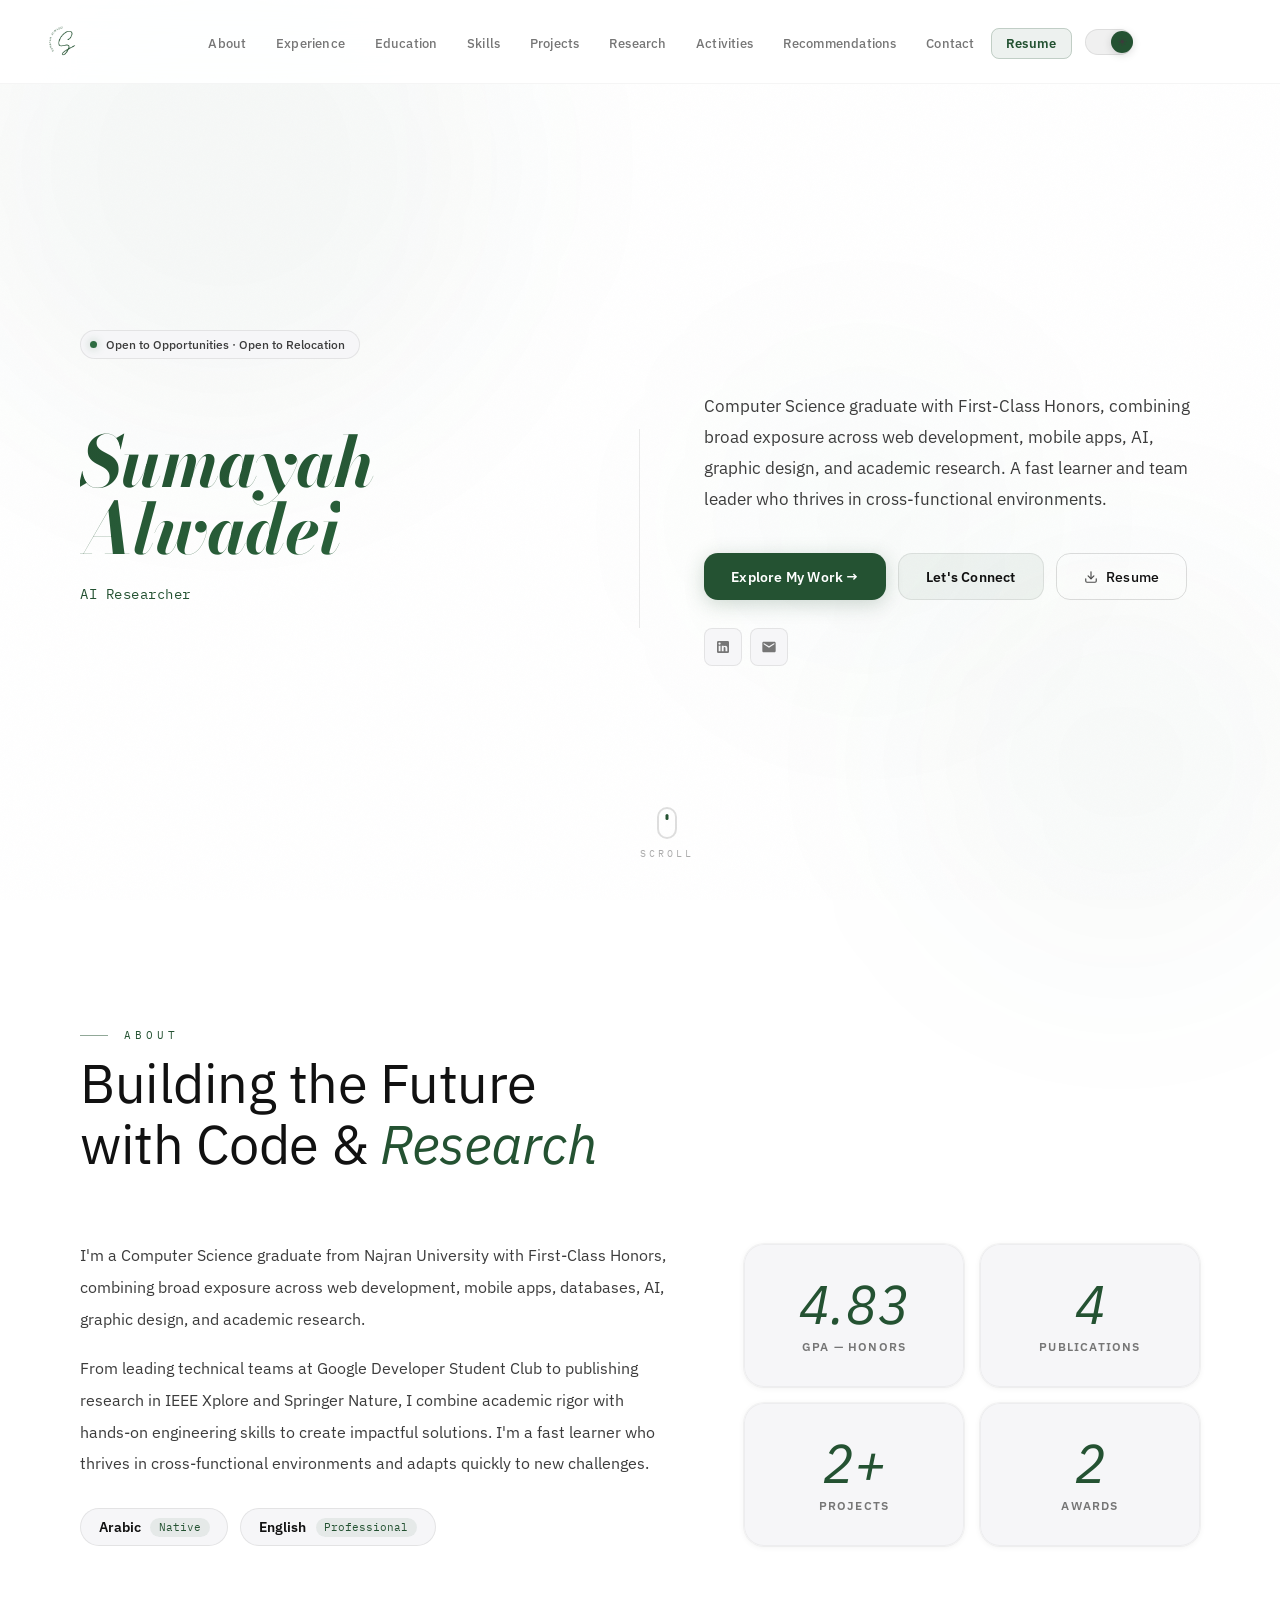
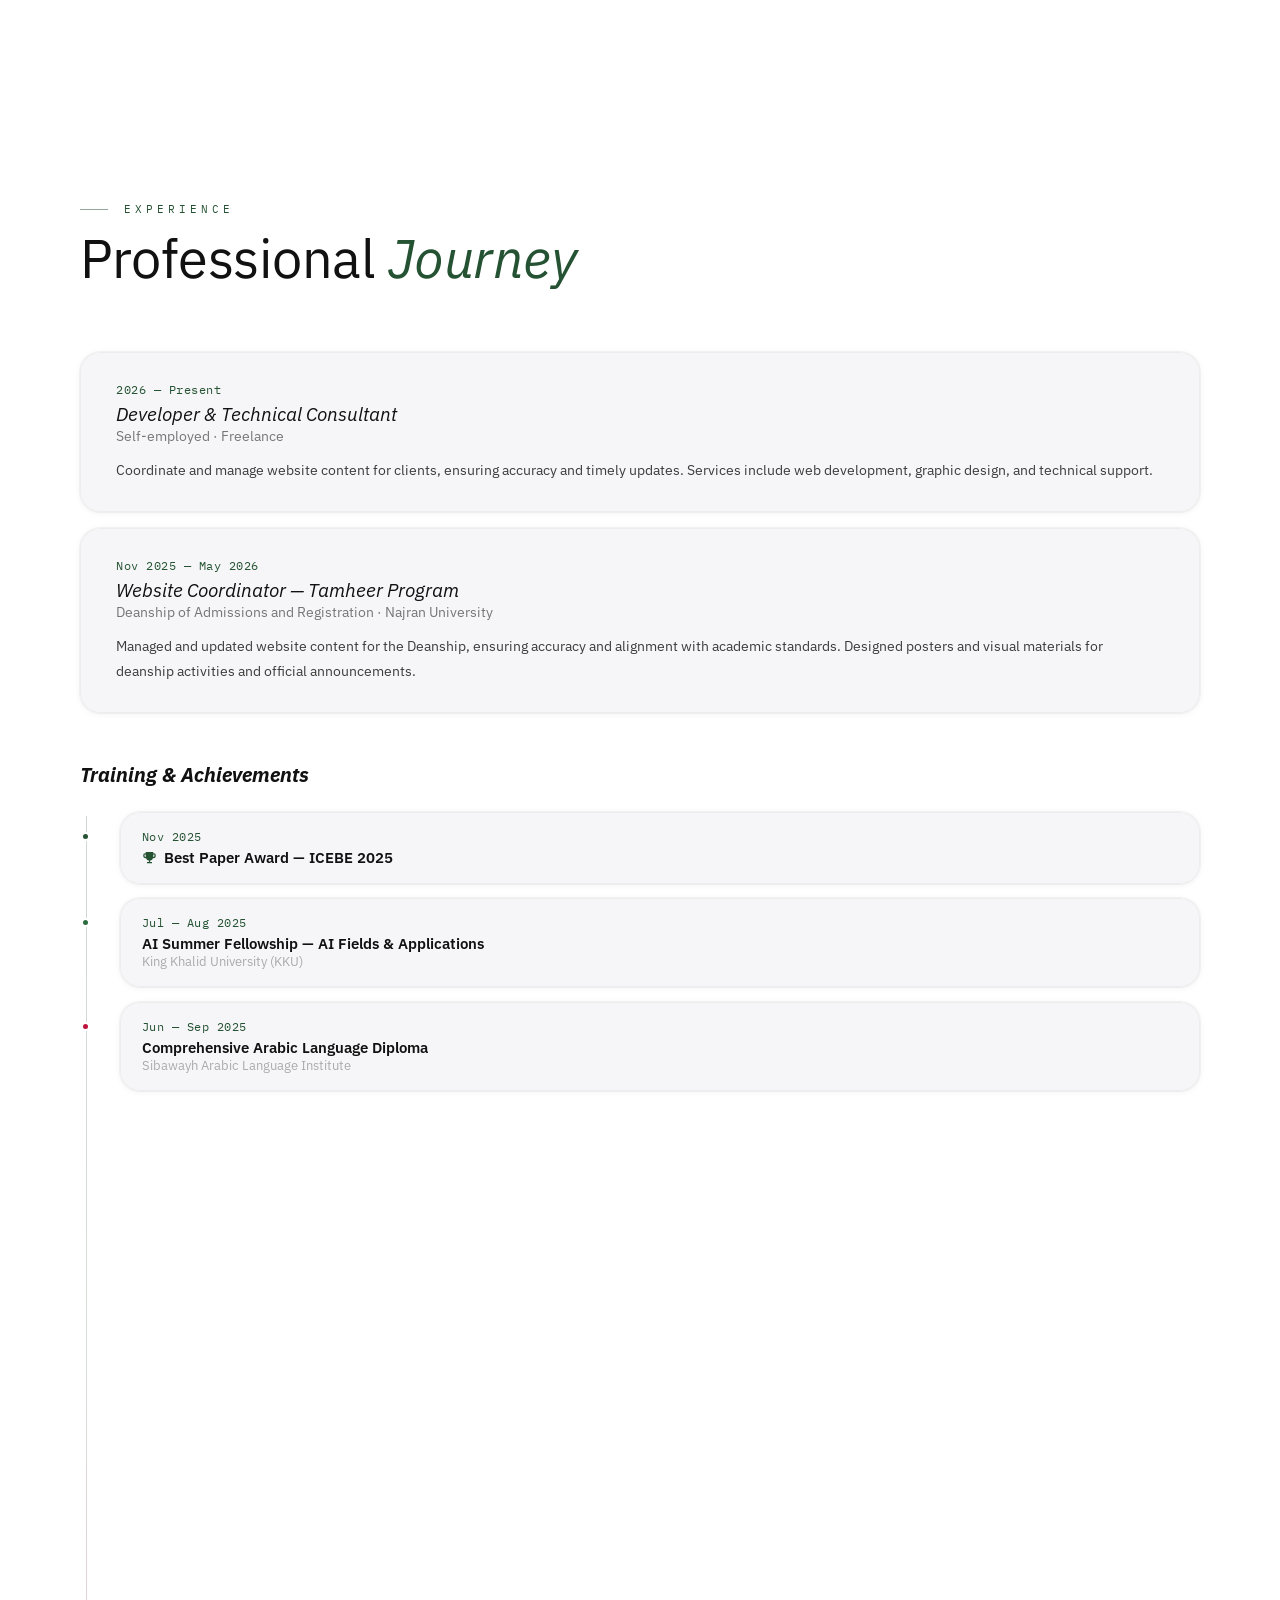
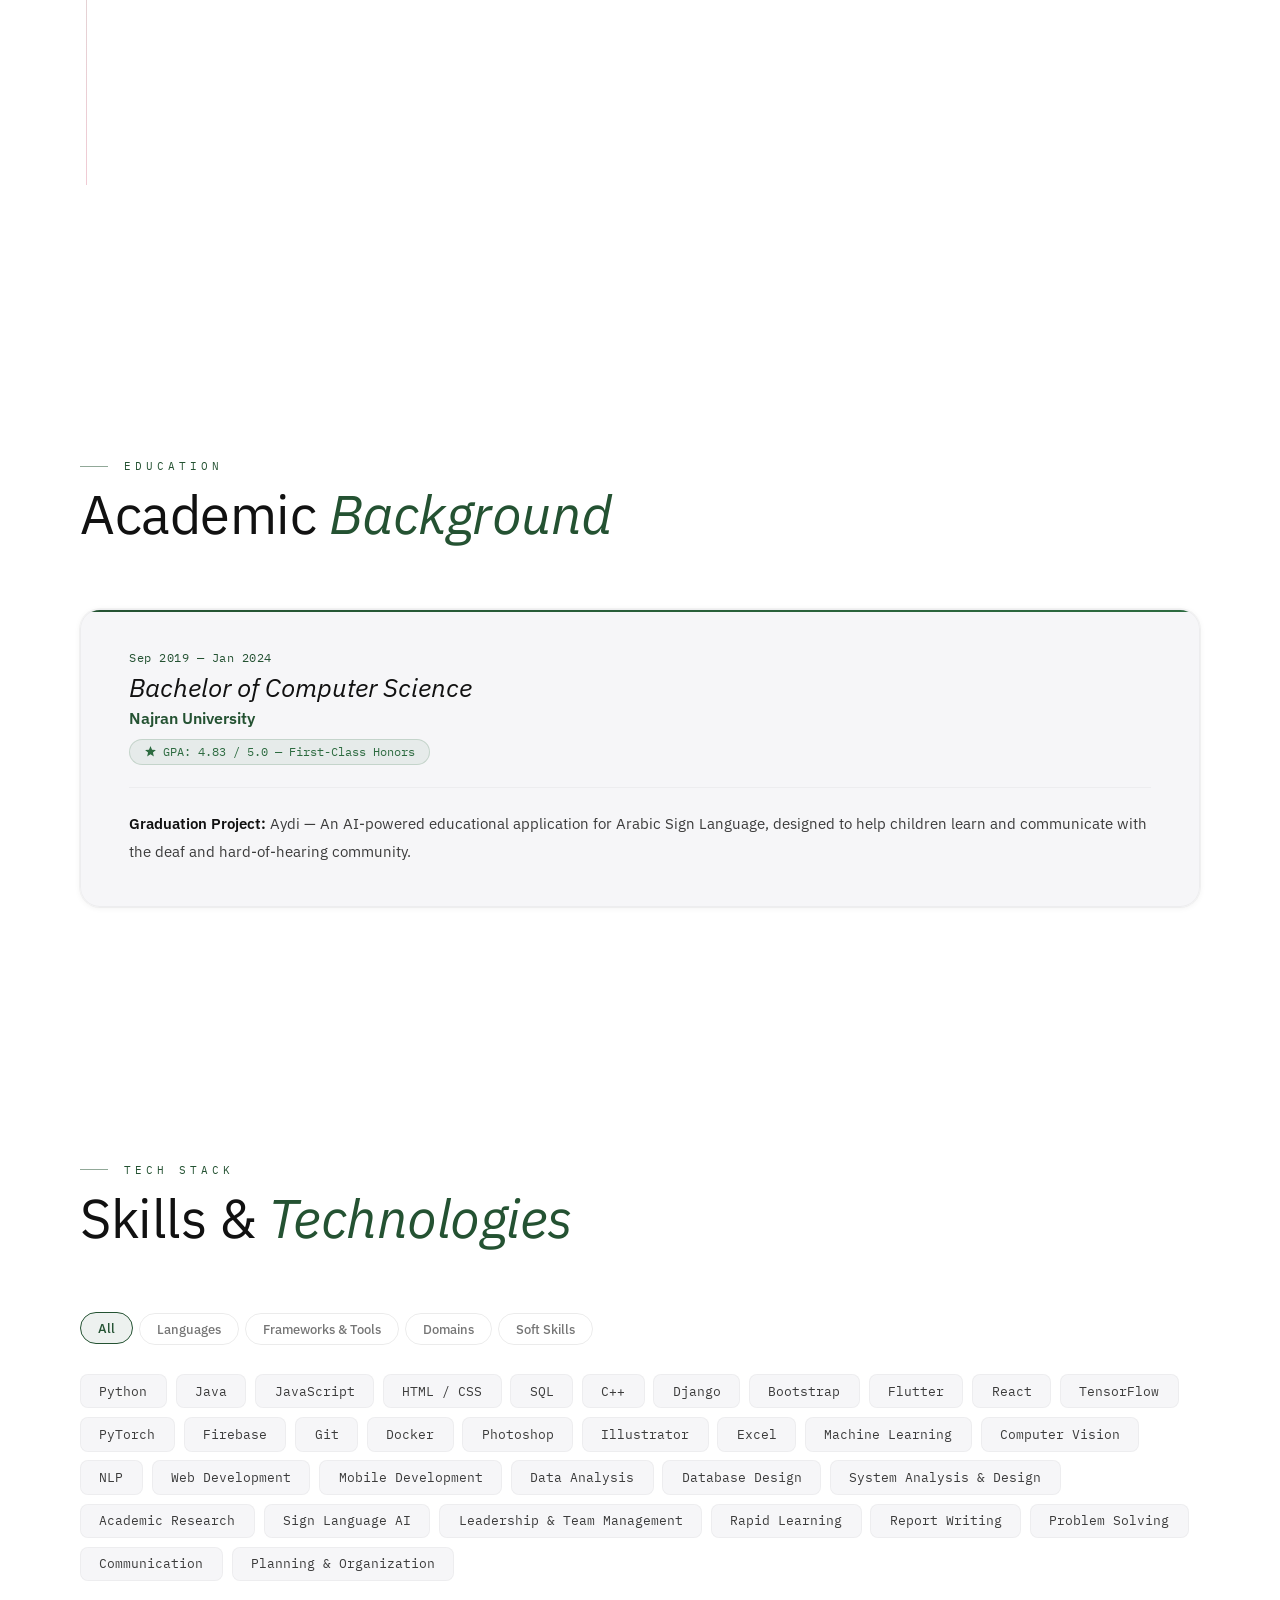
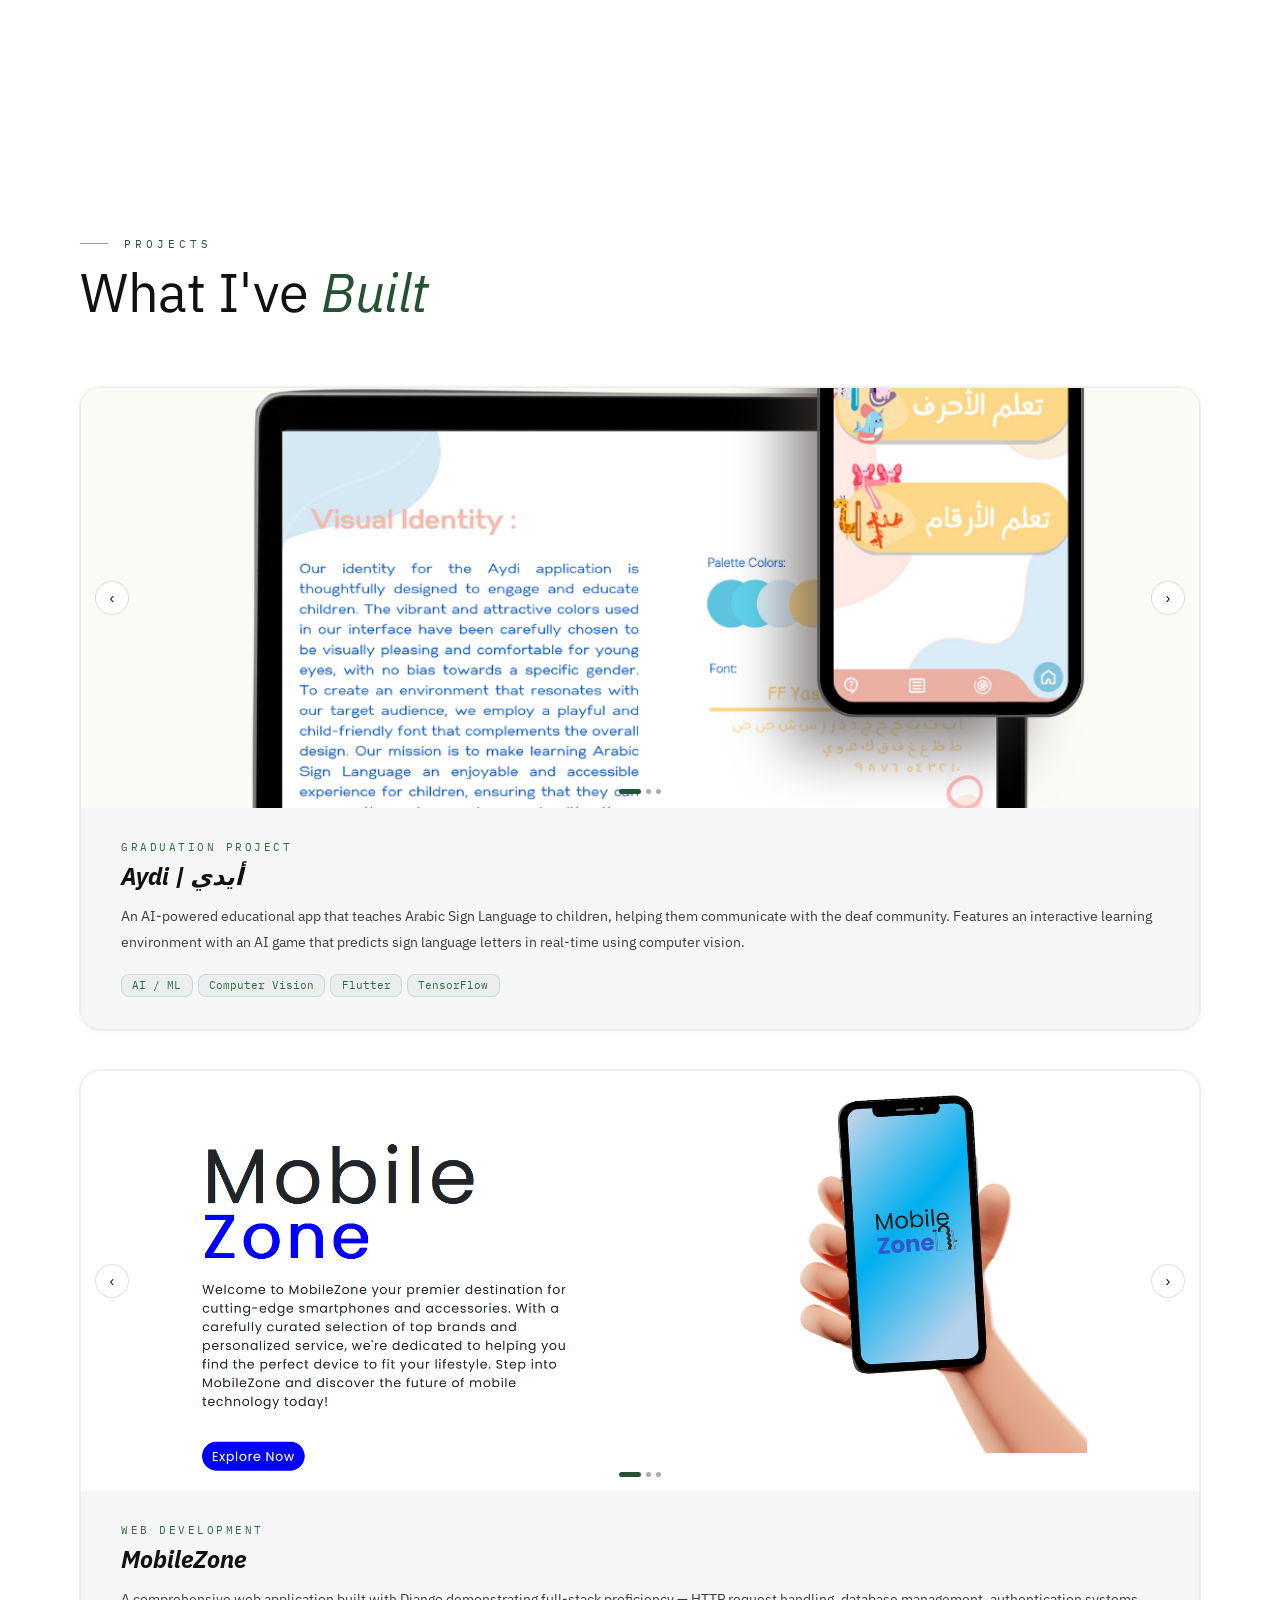
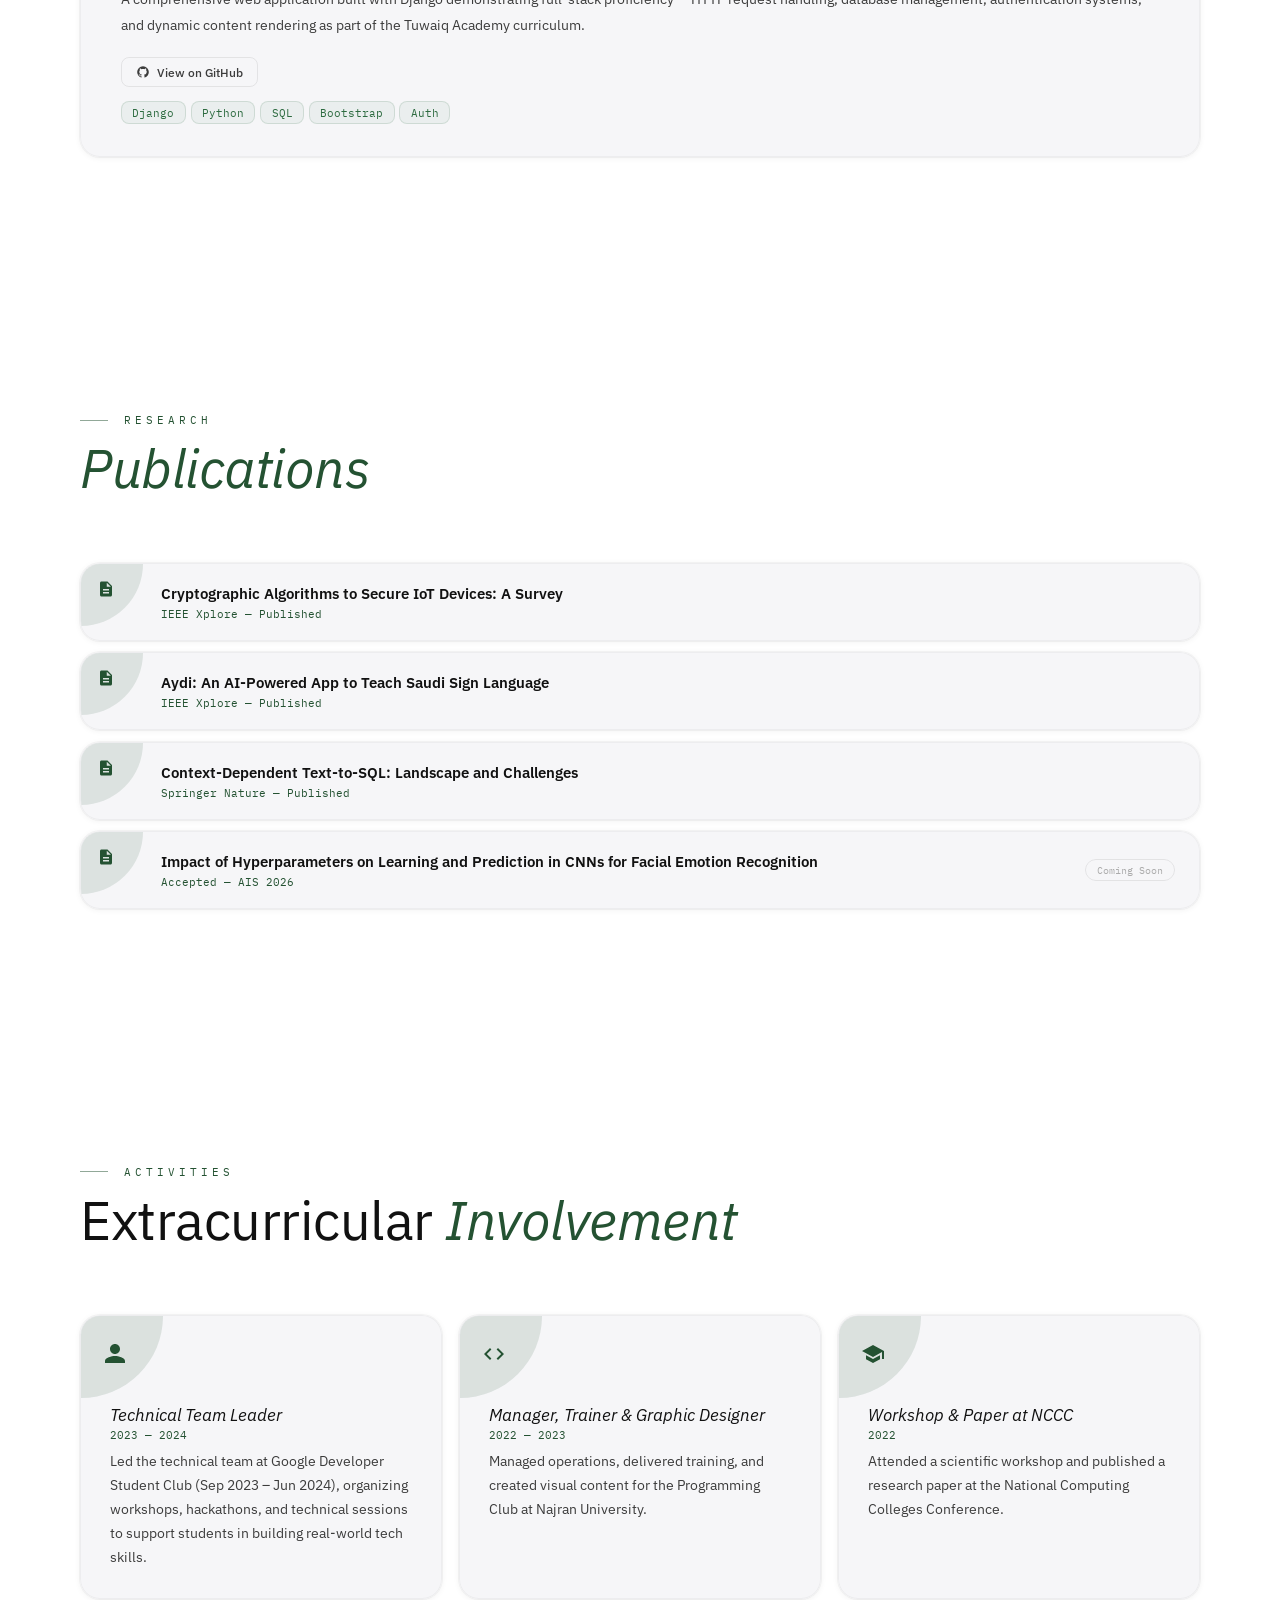
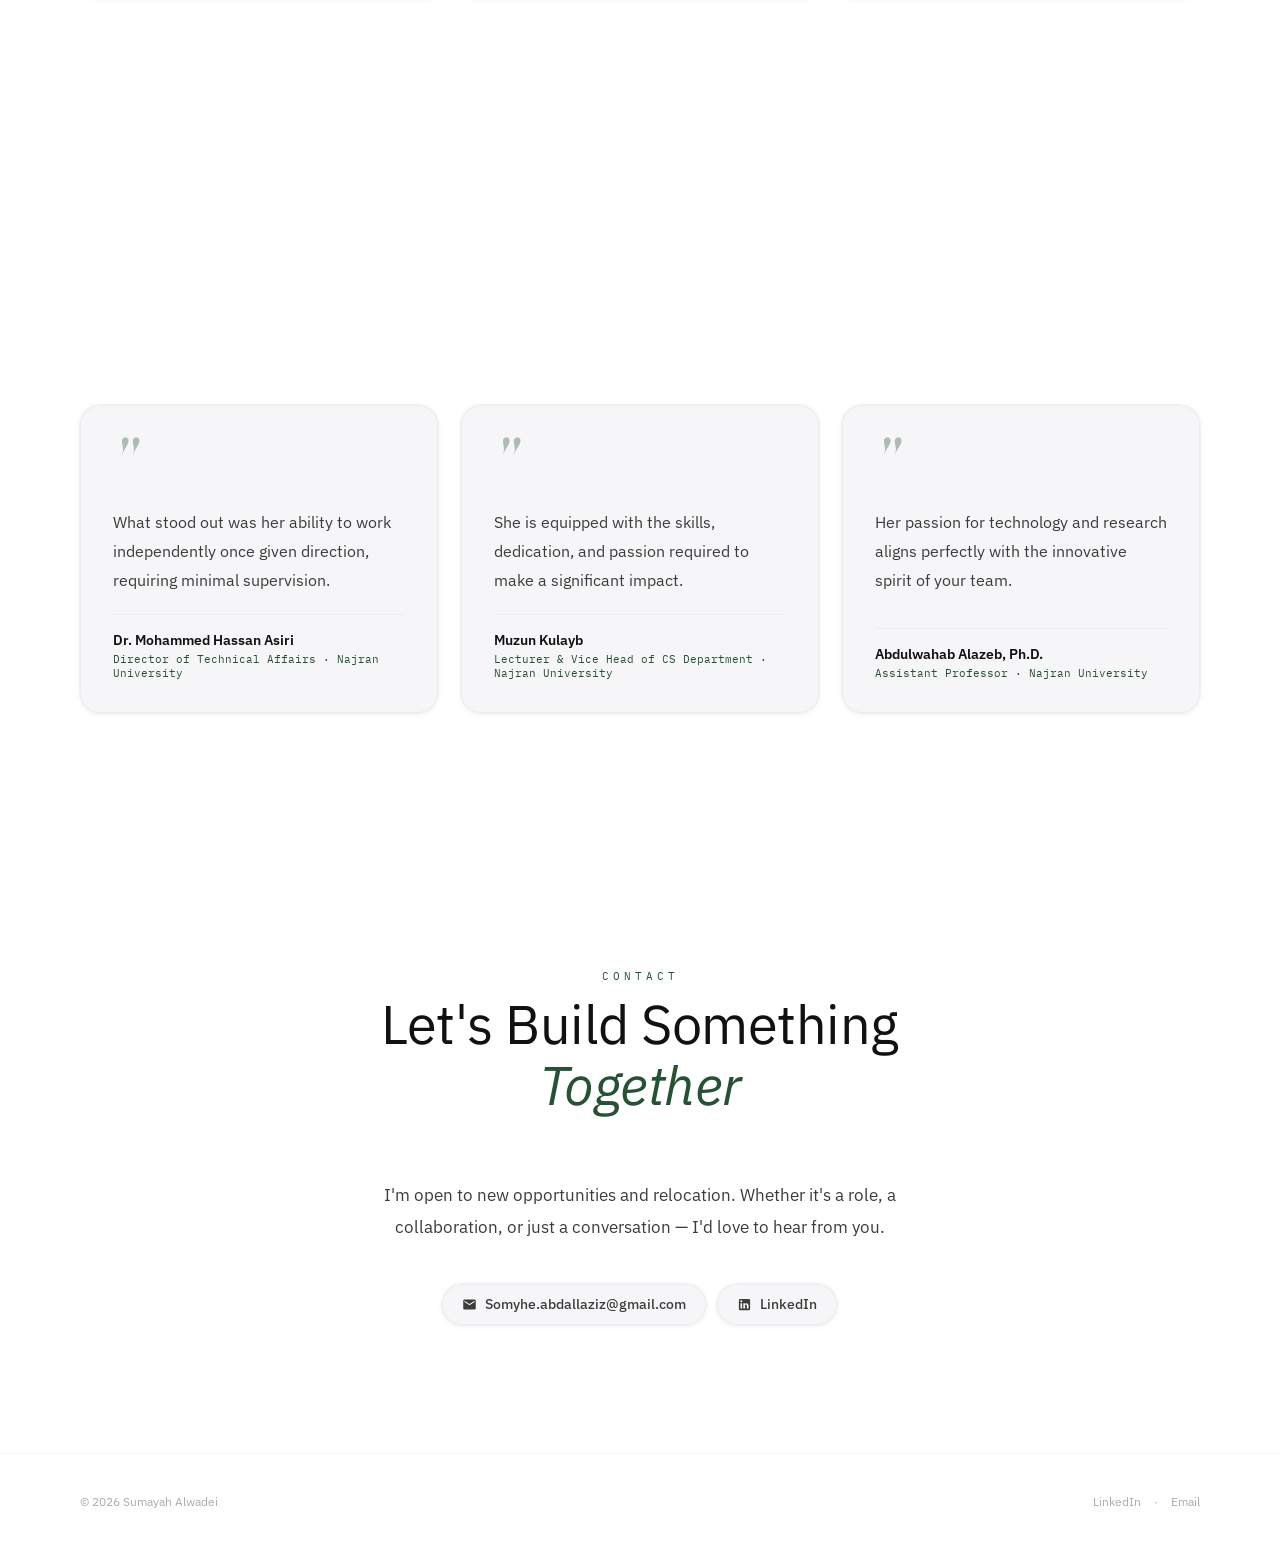
==== commit d0a629ed: "Remove stats block from hero section Co-Authored-By: Claude Sonnet 4.6 <noreply@anthropic.com>" ====
--- a/index.html
+++ b/index.html
@@ -92,27 +92,7 @@
       <!-- ── RIGHT: Details ── -->
       <div class="hero-right">
 
-        <div class="hero-stats">
-          <div class="hero-stat">
-            <span class="hero-stat-n">4.83</span>
-            <span class="hero-stat-l">GPA / 5.0</span>
-          </div>
-          <div class="hero-stat-sep"></div>
-          <div class="hero-stat">
-            <span class="hero-stat-n">4</span>
-            <span class="hero-stat-l">Publications</span>
-          </div>
-          <div class="hero-stat-sep"></div>
-          <div class="hero-stat">
-            <span class="hero-stat-n">2</span>
-            <span class="hero-stat-l">Awards</span>
-          </div>
-          <div class="hero-stat-sep"></div>
-          <div class="hero-stat">
-            <span class="hero-stat-n">2+</span>
-            <span class="hero-stat-l">Projects</span>
-          </div>
-        </div>
+
 
         <p class="hero-p">Computer Science graduate with First-Class Honors, combining broad exposure across web development, mobile apps, AI, graphic design, and academic research. A fast learner and team leader who thrives in cross-functional environments.</p>
 
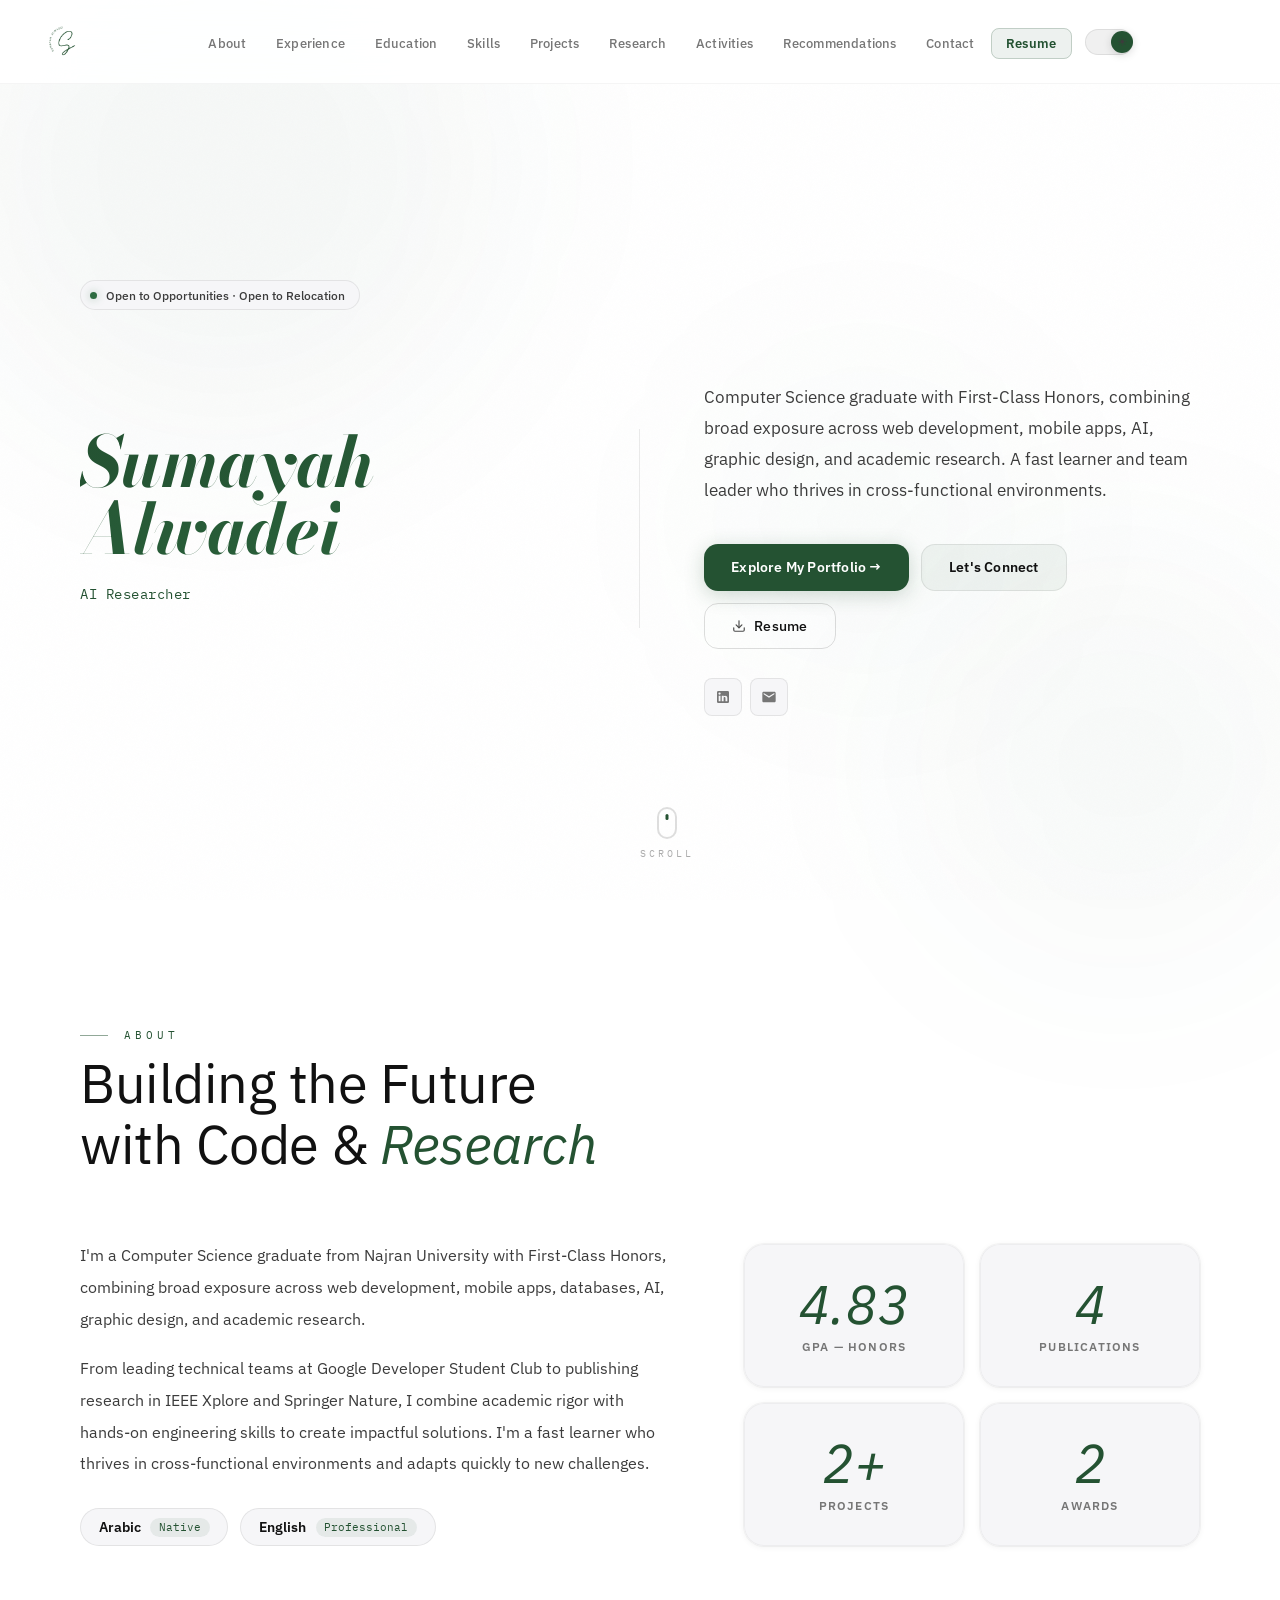
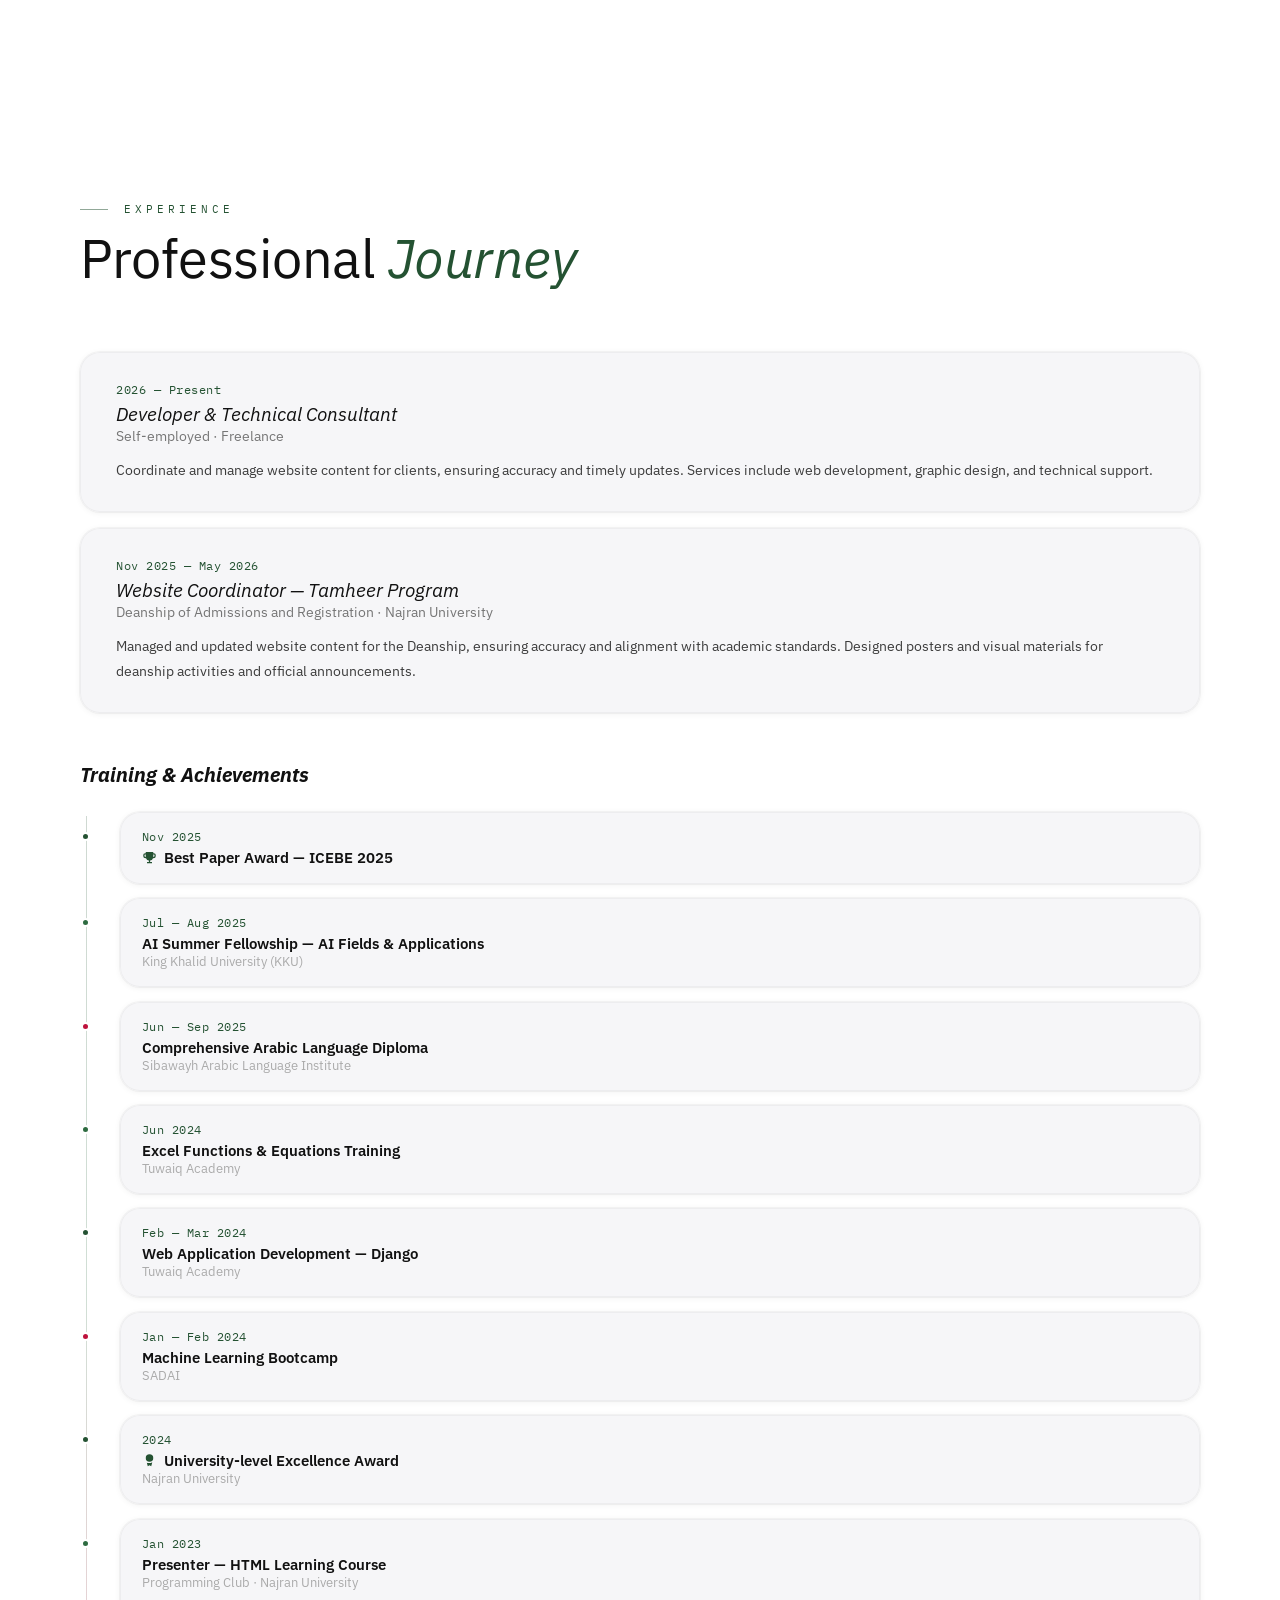
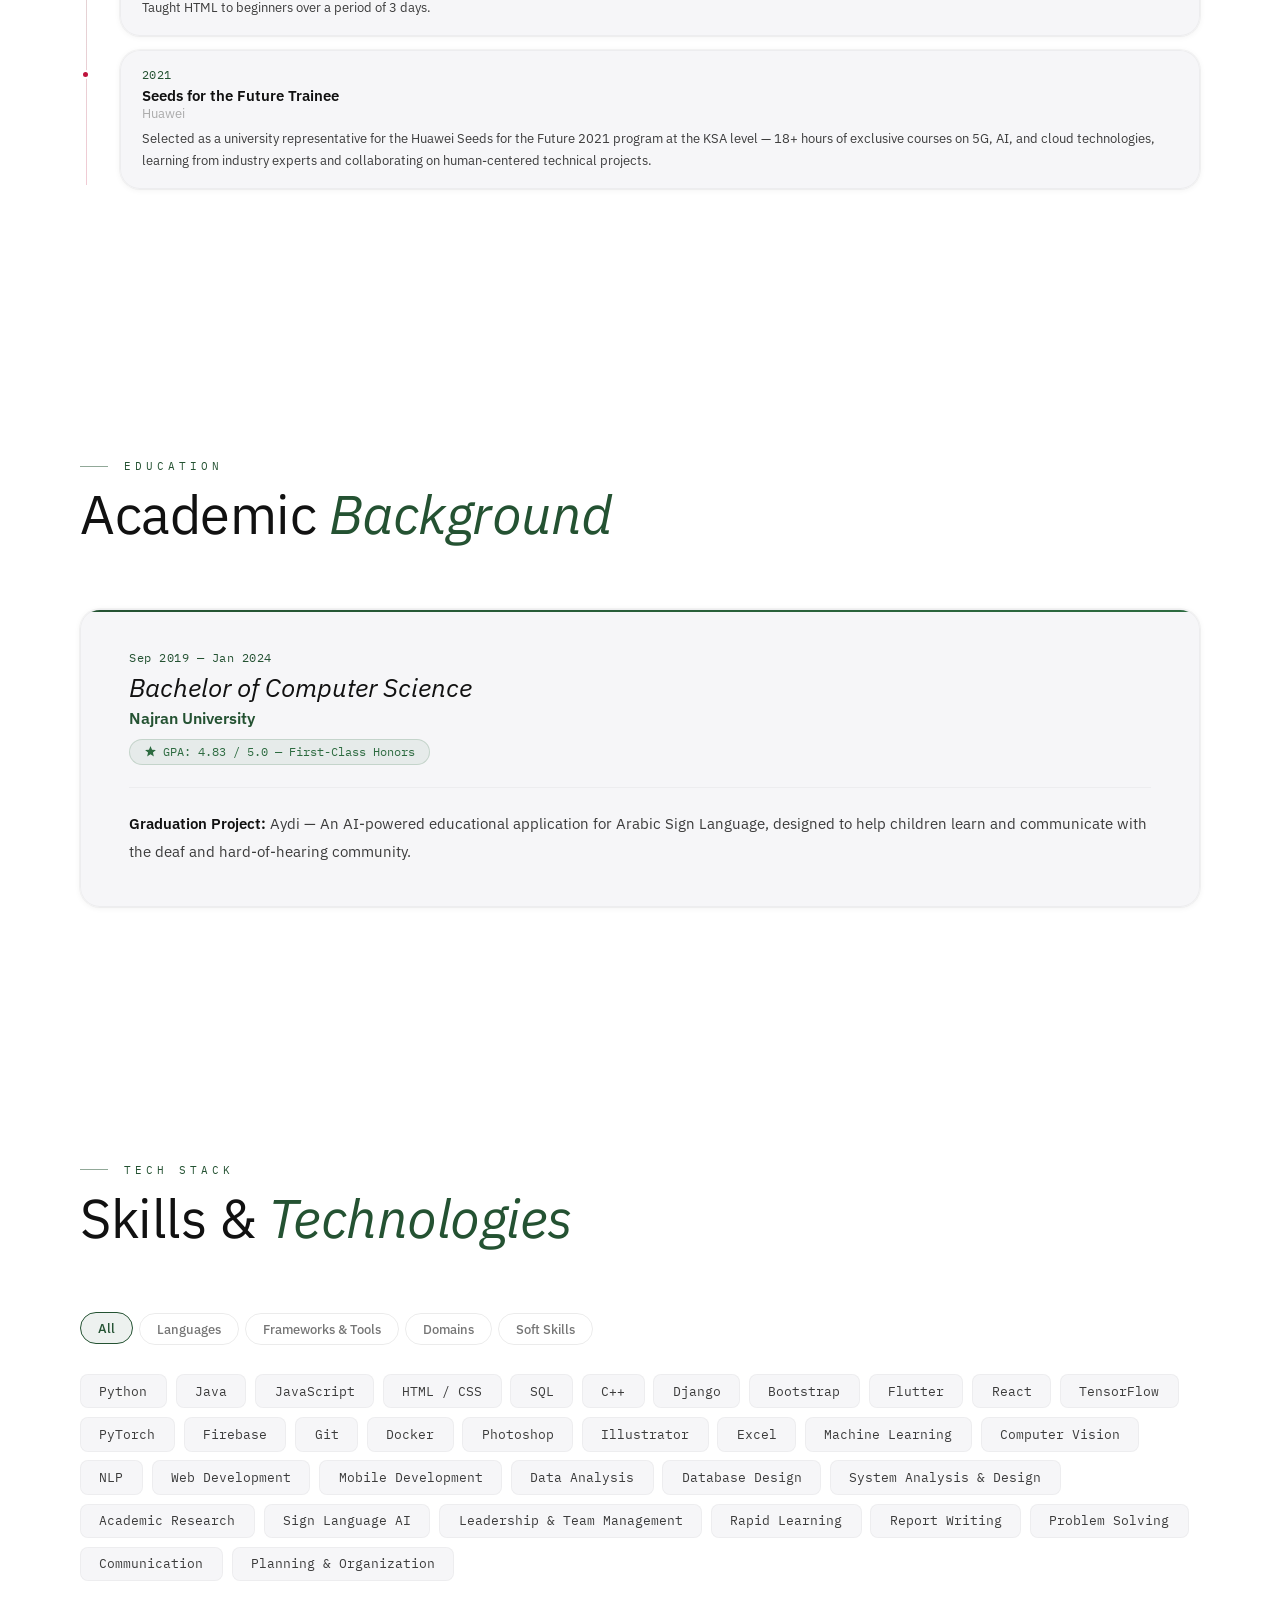
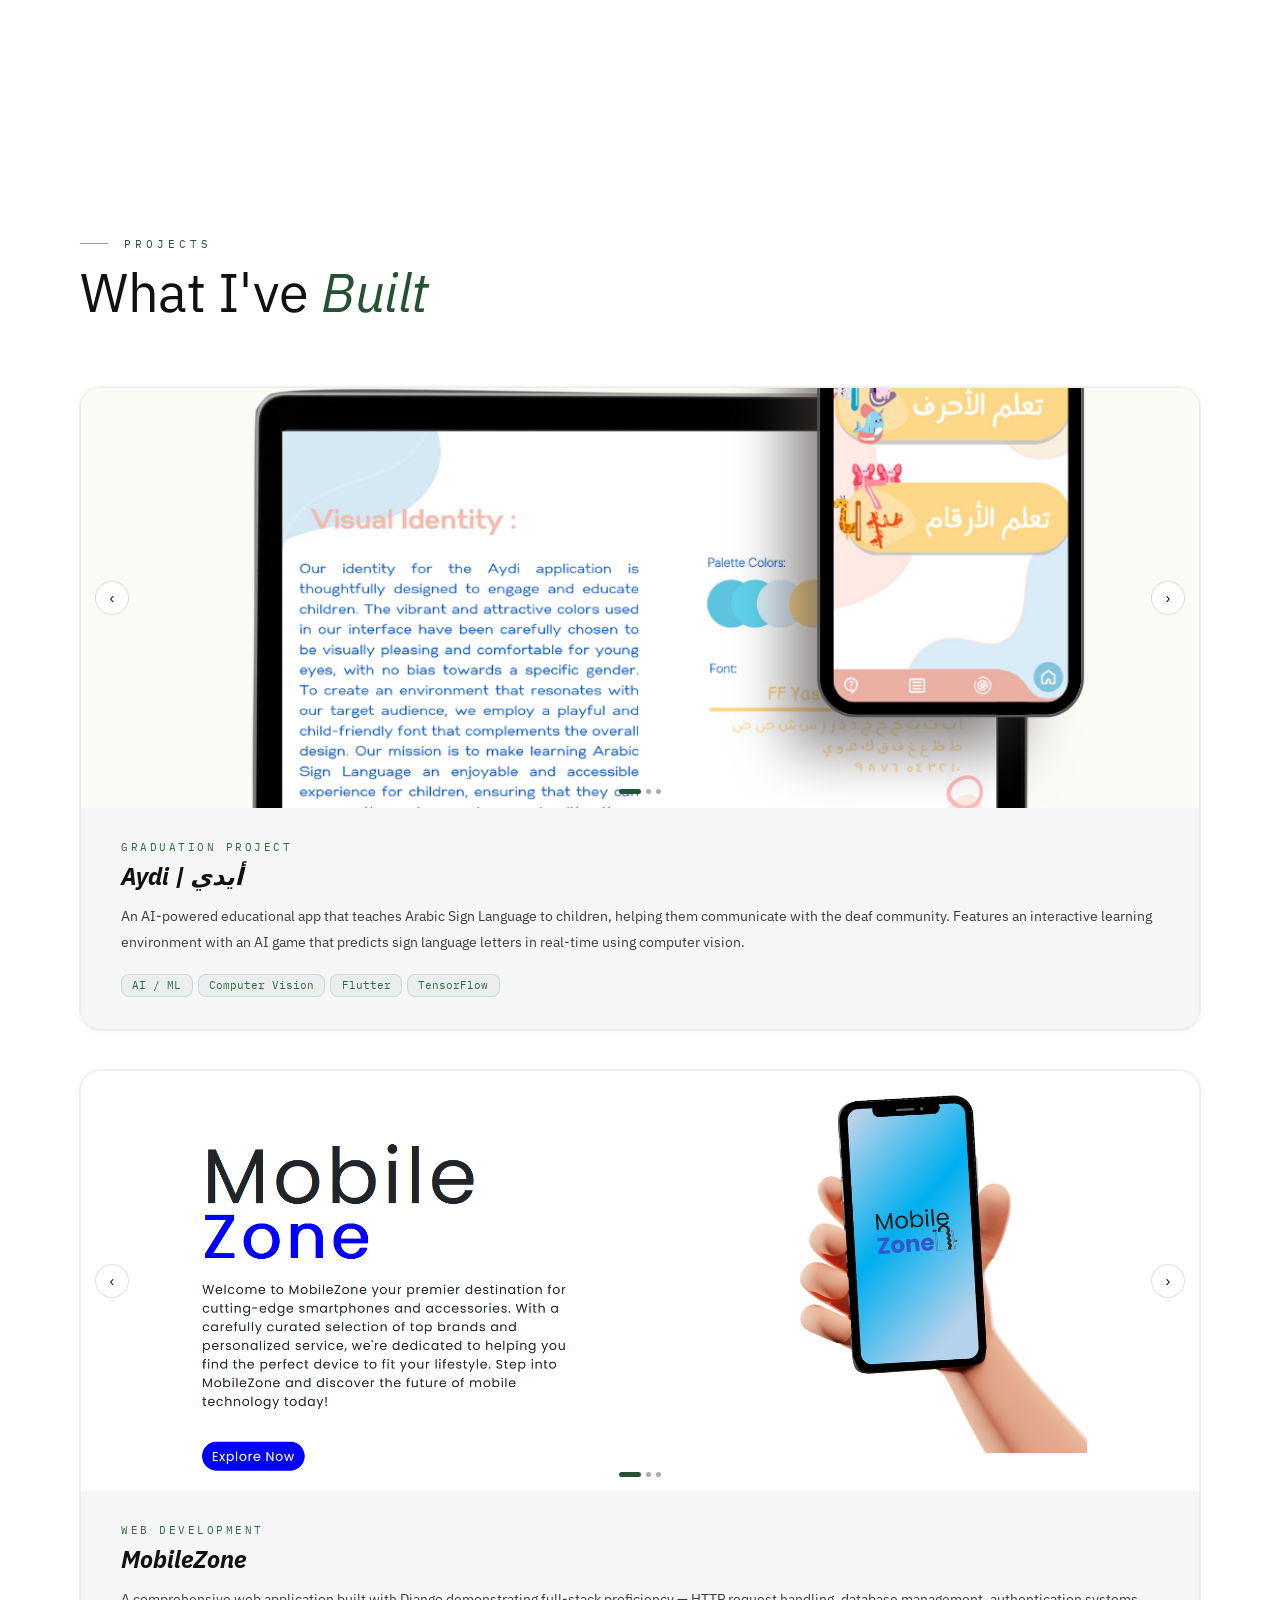
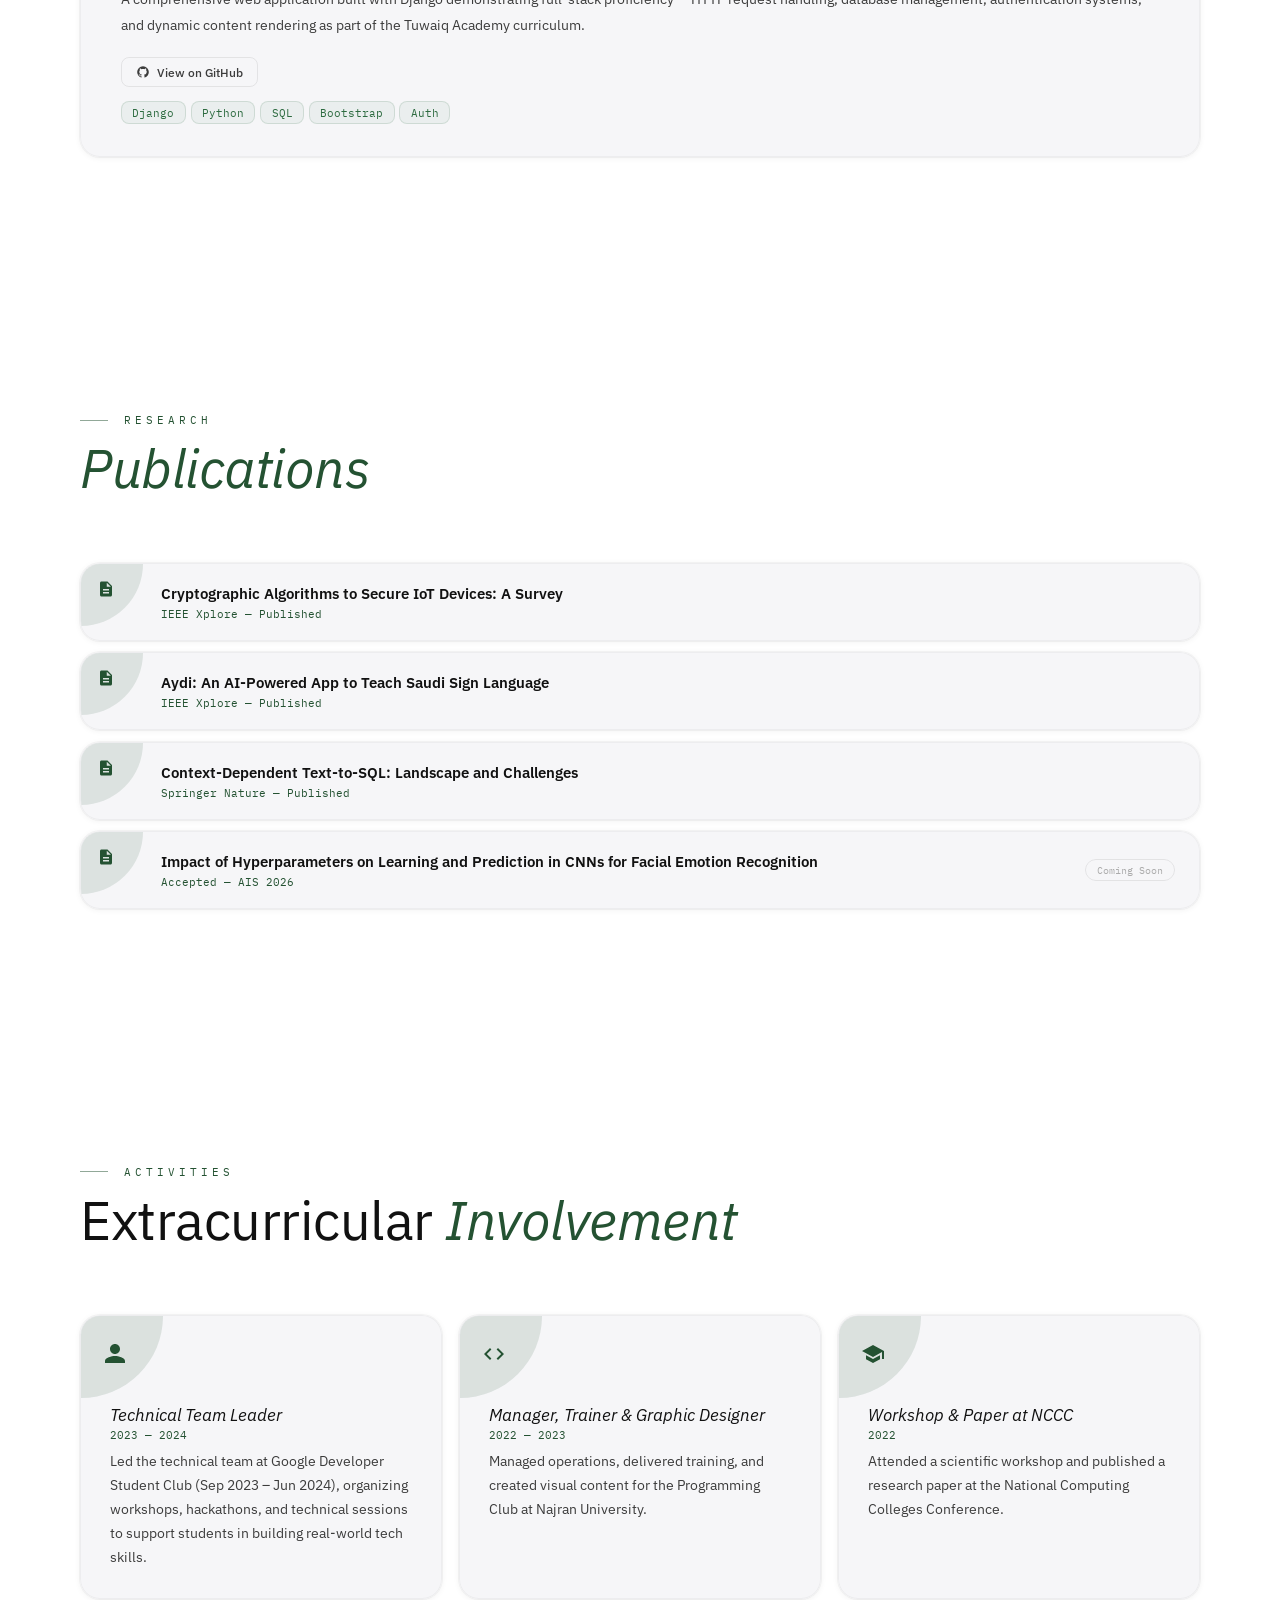
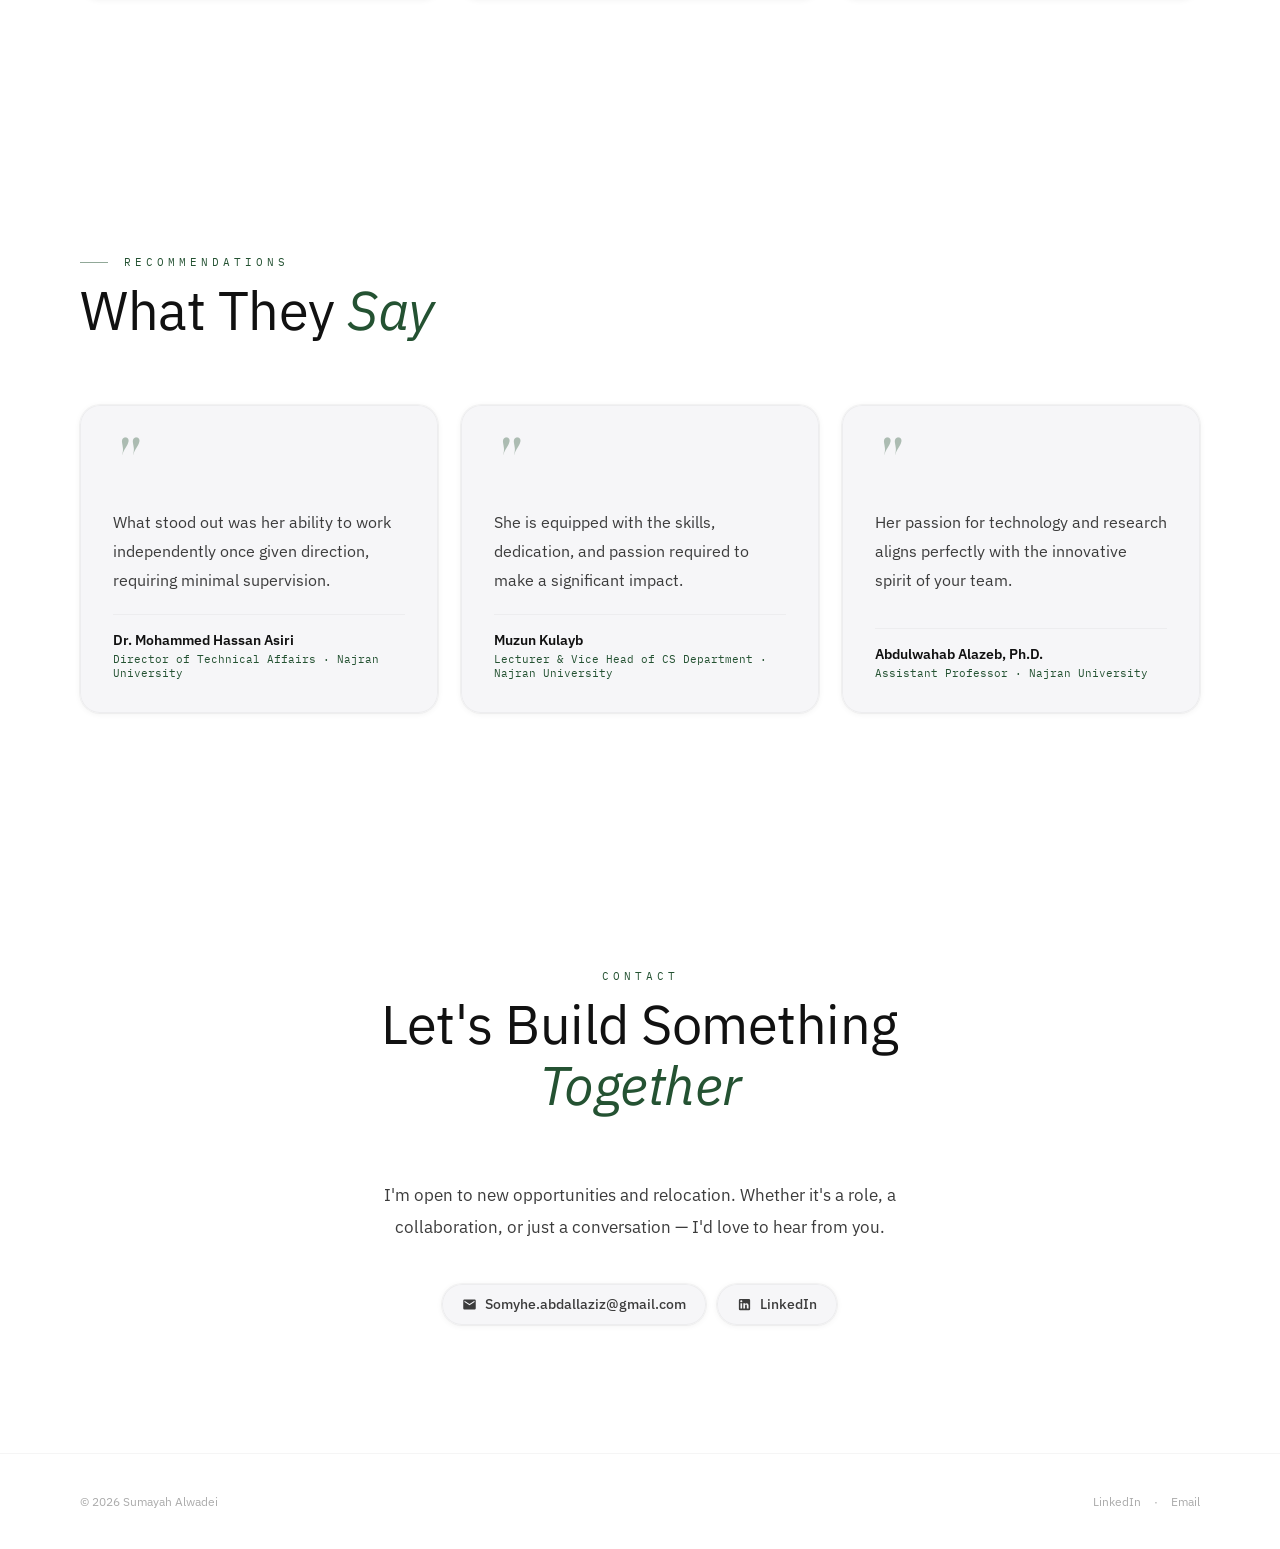
==== commit ecafdef7: "Rename CTA button to 'Explore My Portfolio' and redirect to About Co-Authored-By: Claude Sonnet 4.6 " ====
--- a/index.html
+++ b/index.html
@@ -97,7 +97,7 @@
         <p class="hero-p">Computer Science graduate with First-Class Honors, combining broad exposure across web development, mobile apps, AI, graphic design, and academic research. A fast learner and team leader who thrives in cross-functional environments.</p>
 
         <div class="hero-btns">
-          <a href="#projects" class="btn btn-p">Explore My Work →</a>
+          <a href="#about" class="btn btn-p">Explore My Portfolio →</a>
           <a href="#contact" class="btn btn-s">Let's Connect</a>
           <a href="Sumayah Alwadei CV.pdf" class="btn btn-cv" target="_blank" rel="noopener">Resume</a>
         </div>
--- a/styles.css
+++ b/styles.css
@@ -117,7 +117,7 @@
 /* ── HERO TWO-COLUMN SPLIT ── */
 .hero-split{display:grid;grid-template-columns:1fr 1fr;gap:0;align-items:center;width:100%}
 .hero-left{position:relative;z-index:2;padding-right:4rem;border-right:1px solid var(--b2)}
-.hero-right{position:relative;z-index:2;padding-left:4rem}
+.hero-right{position:relative;z-index:2;padding-left:4rem;padding-top:2.5rem}
 
 .hero-chip{display:inline-flex;align-items:center;gap:.55rem;padding:.35rem .9rem .35rem .55rem;background:var(--bg-card);backdrop-filter:blur(12px);border:1px solid var(--b2);border-radius:var(--r-full);font-size:.78rem;font-weight:500;color:var(--t2);margin-bottom:2rem;opacity:0;animation:hUp .9s var(--ease) .1s forwards}
 .pulse-dot{width:7px;height:7px;background:var(--ac2);border-radius:50%;animation:pulse 2s ease-in-out infinite;box-shadow:0 0 8px rgba(var(--ac2r),.4)}
@@ -371,13 +371,14 @@
 @media(max-width:960px){
   .hero-split{grid-template-columns:1fr;gap:3rem}
   .hero-left{padding-right:0;border-right:none;border-bottom:1px solid var(--b2);padding-bottom:2.5rem;text-align:center}
-  .hero-right{padding-left:0;text-align:center}
+  .hero-right{padding-left:0;text-align:center;padding-top:0}
   .hero-stats{justify-content:center}
   .hero-socials{justify-content:center}
   .hero-btns{justify-content:center}
   .hero-p{margin-left:auto;margin-right:auto}
   footer .foot-inner{justify-content:center;text-align:center}
   .hero{padding-top:6rem;padding-bottom:2rem}
+  .scroll-hint{display:none}
   .pub{flex-wrap:wrap;gap:.7rem}
   .pub-soon{margin-left:auto}
   .exp:hover{transform:none}
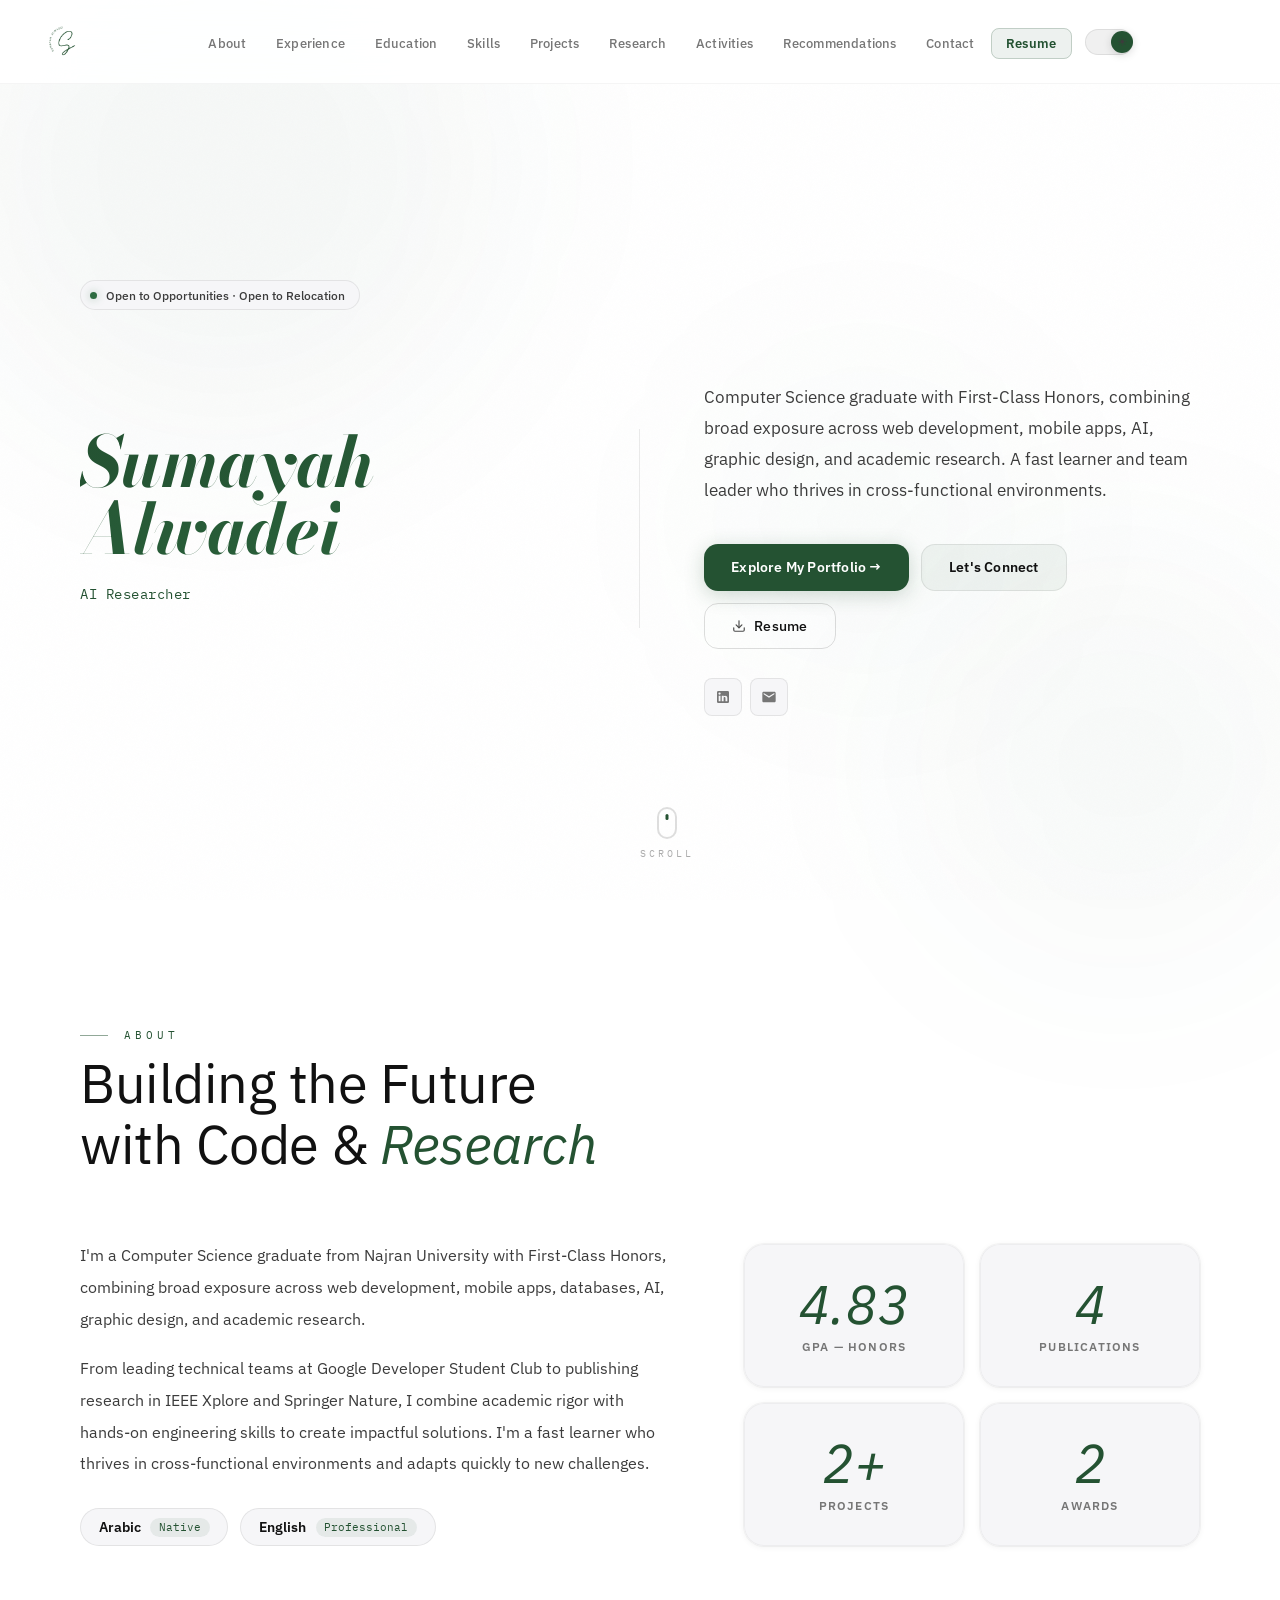
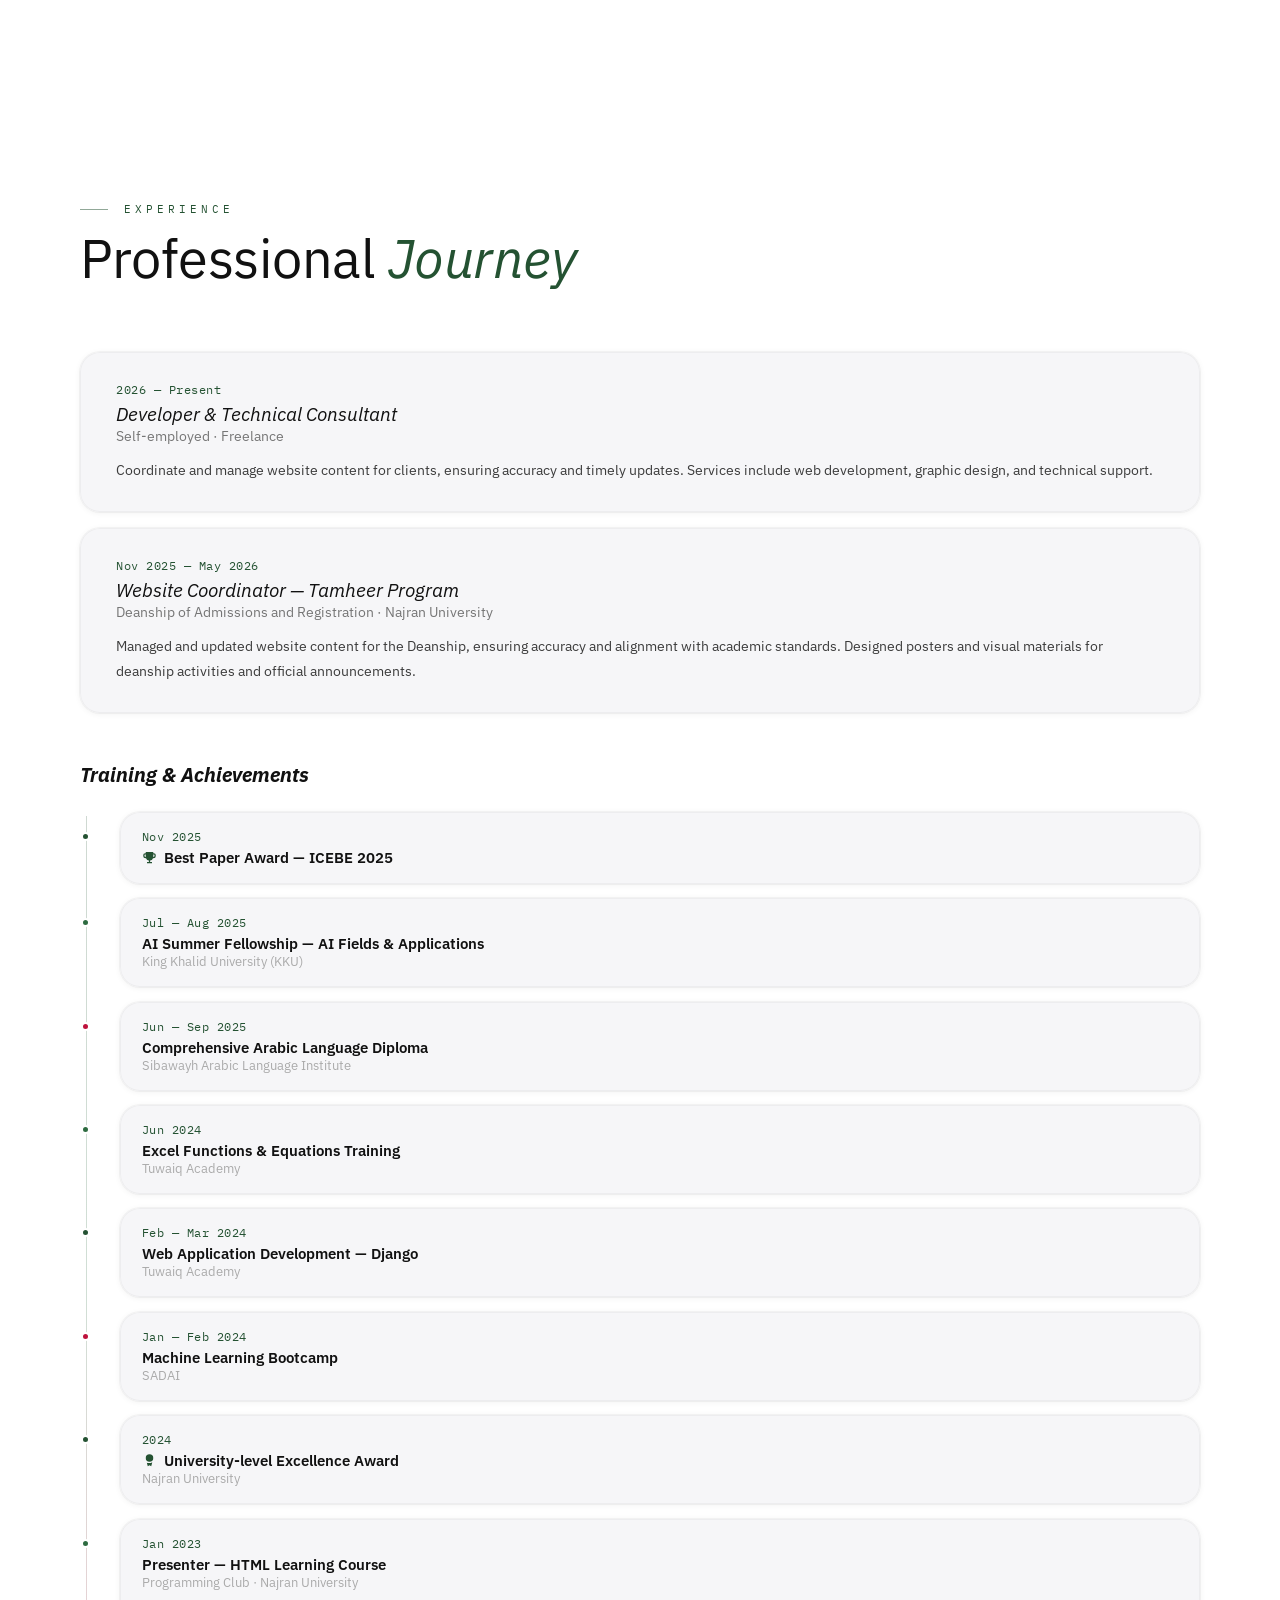
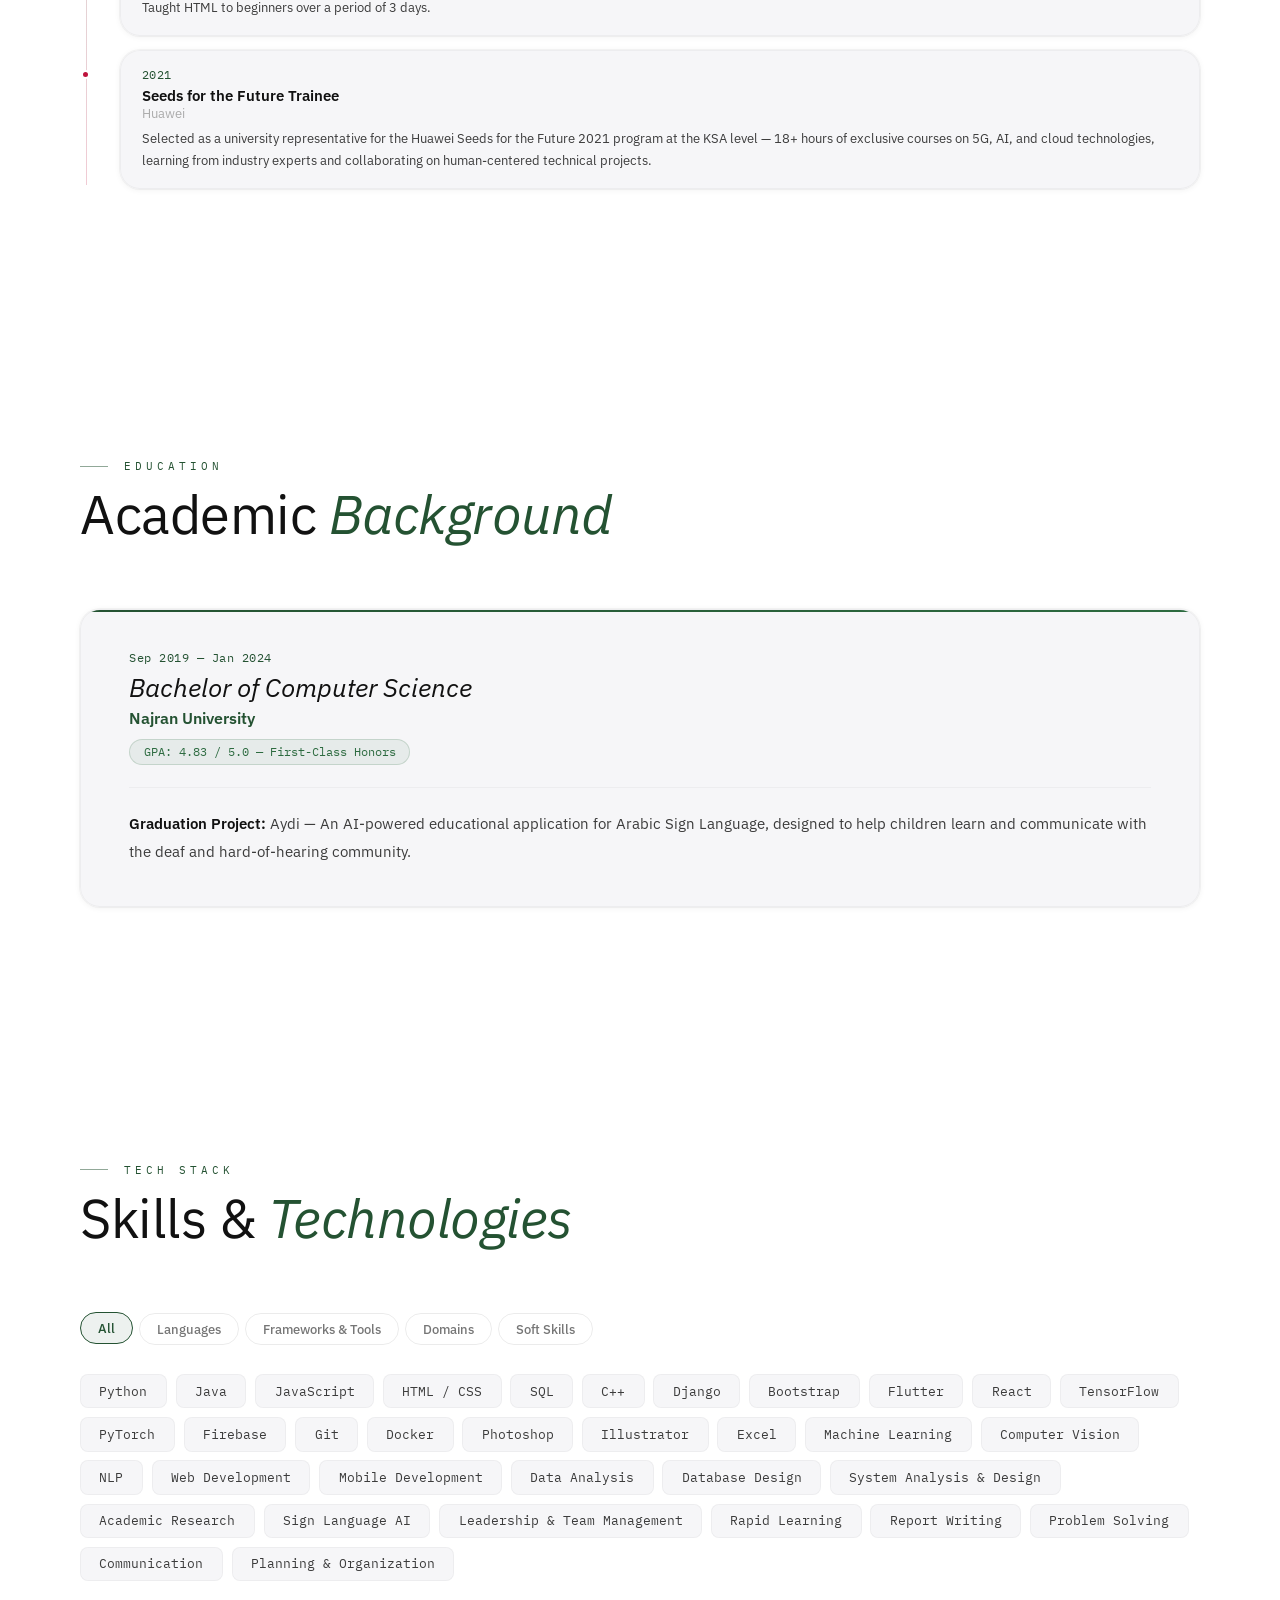
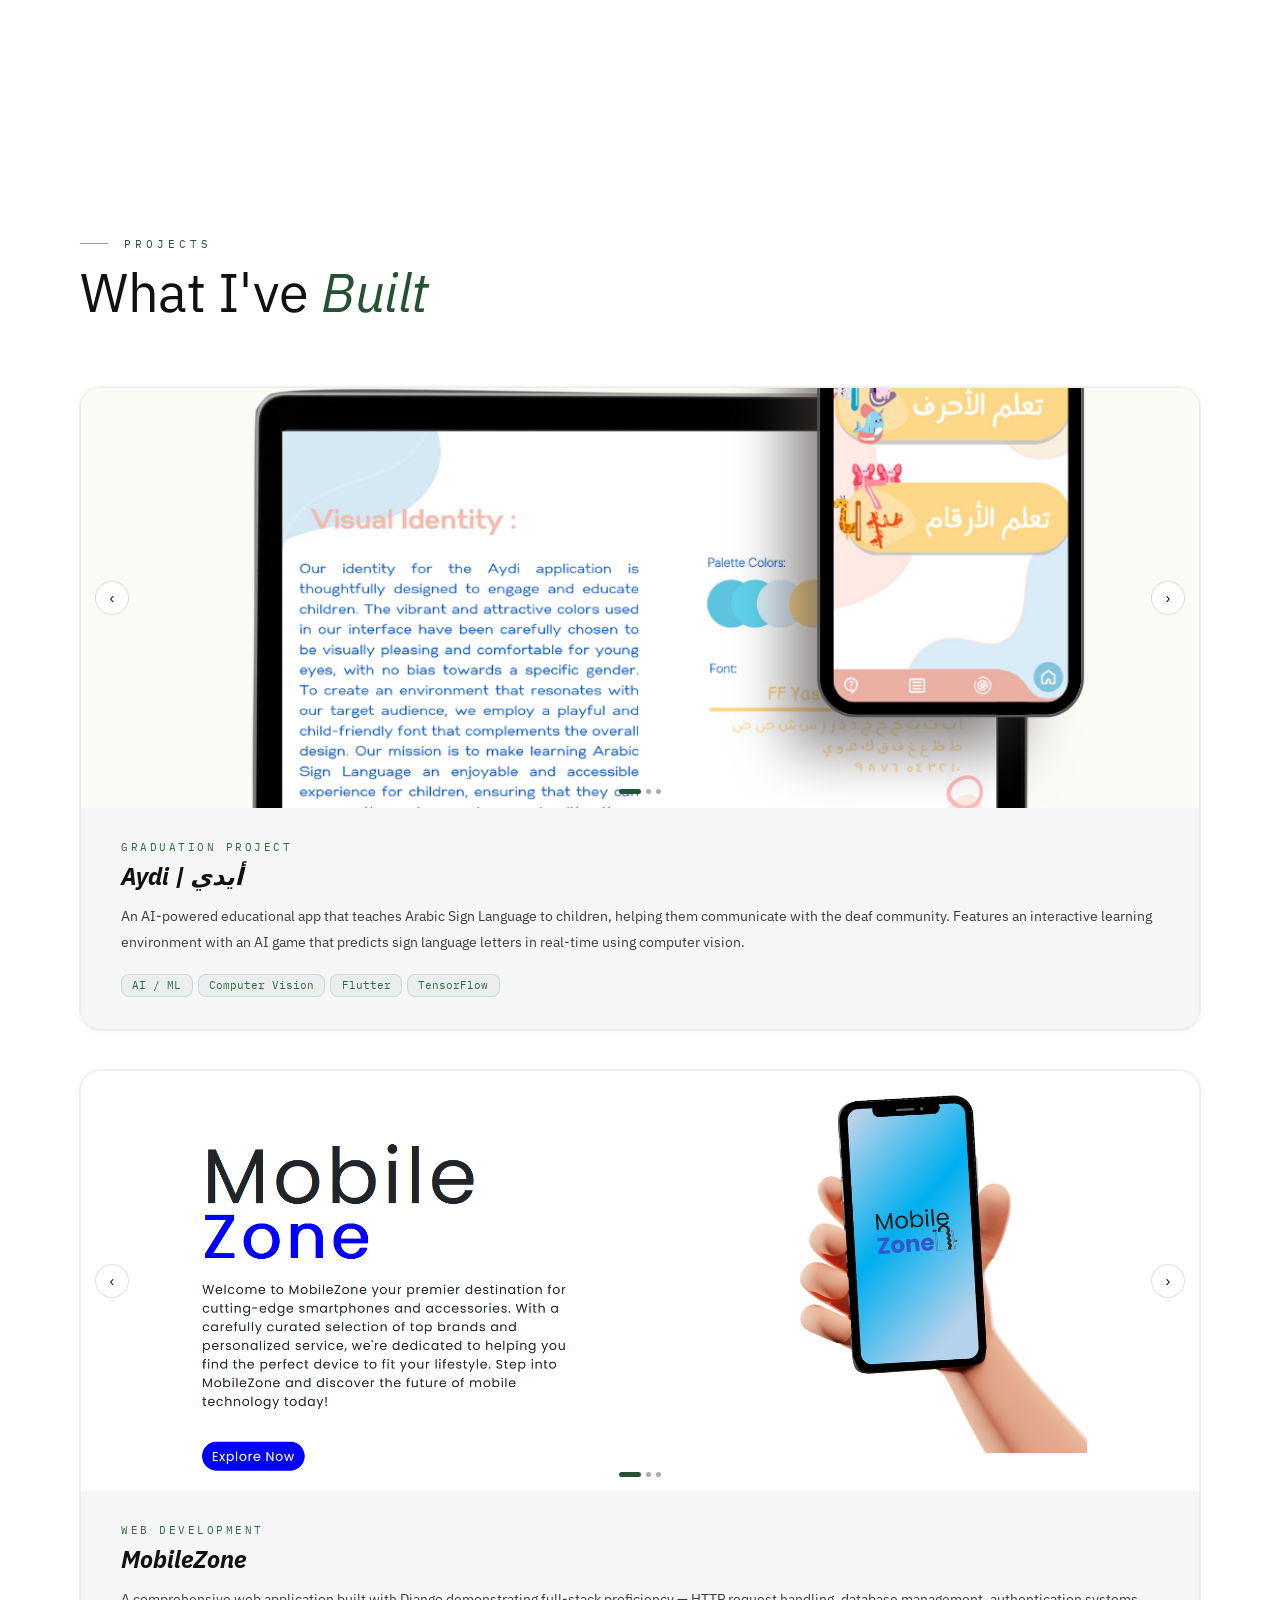
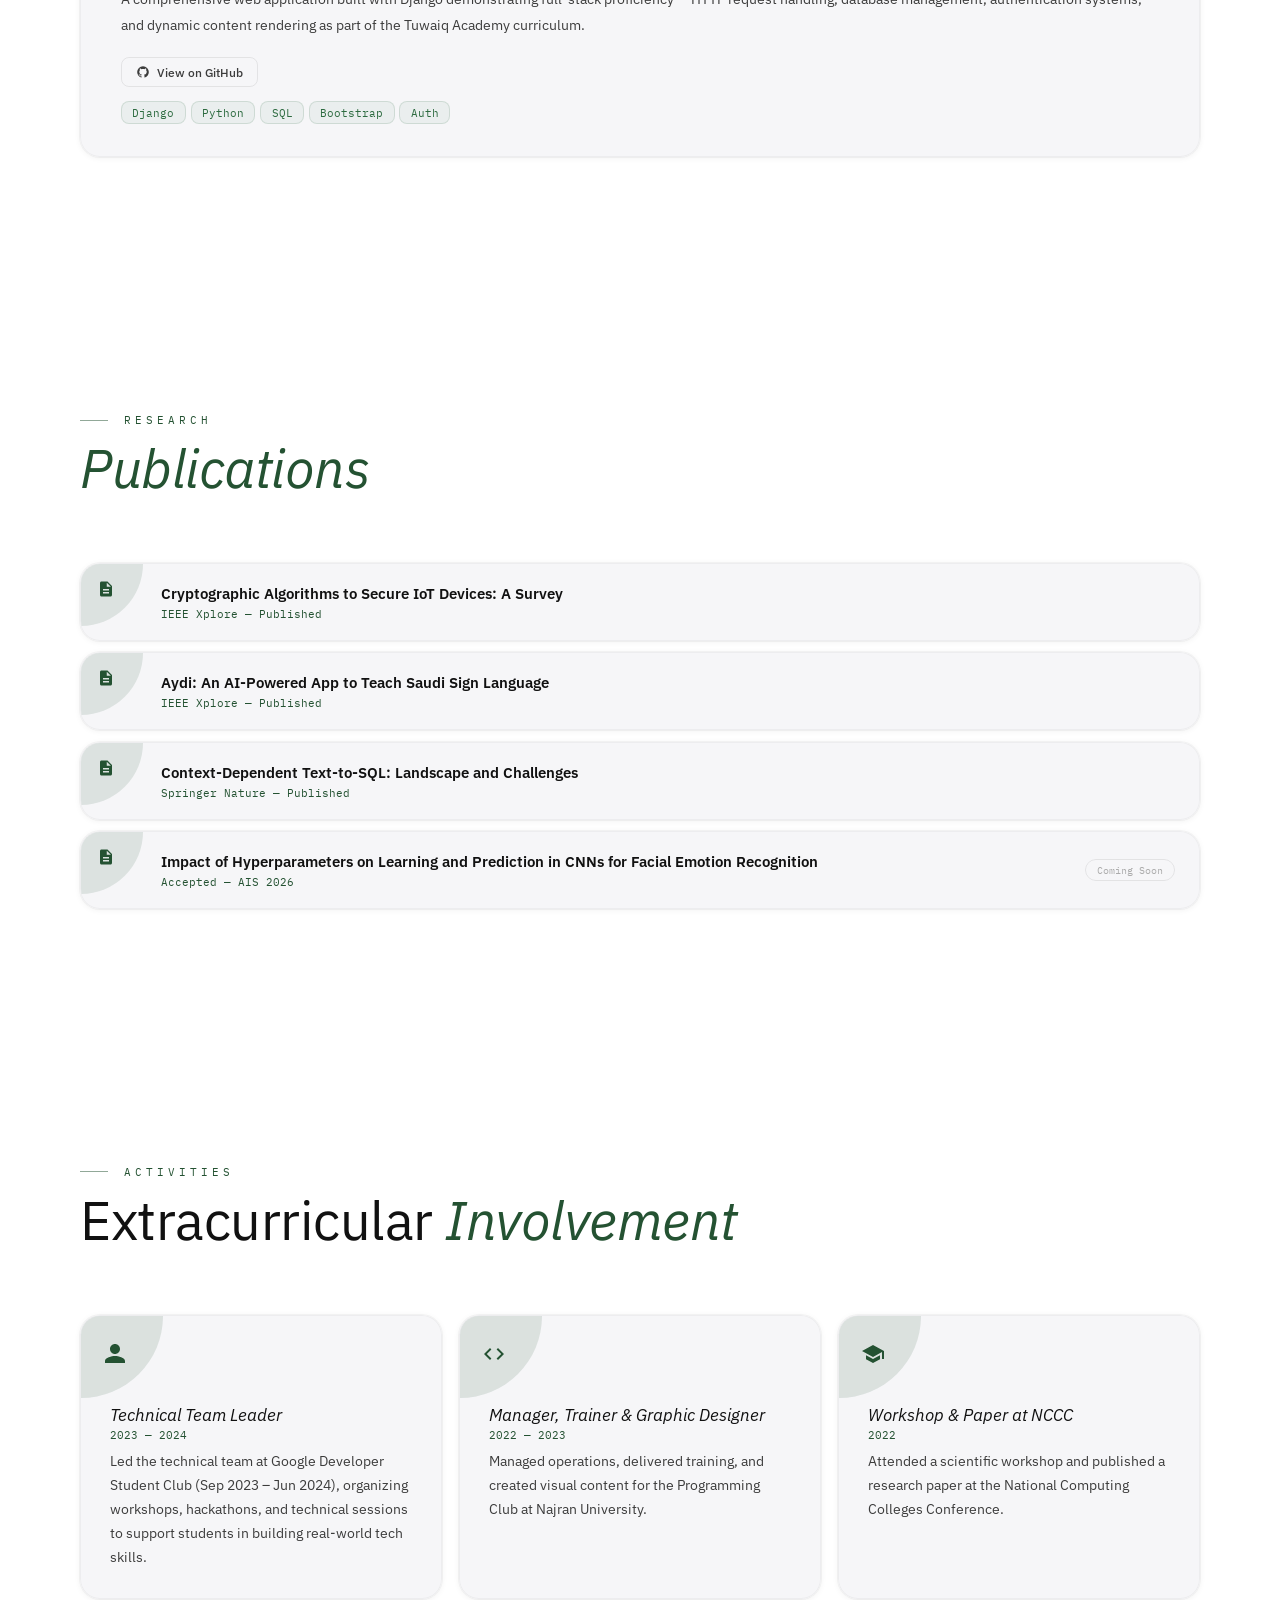
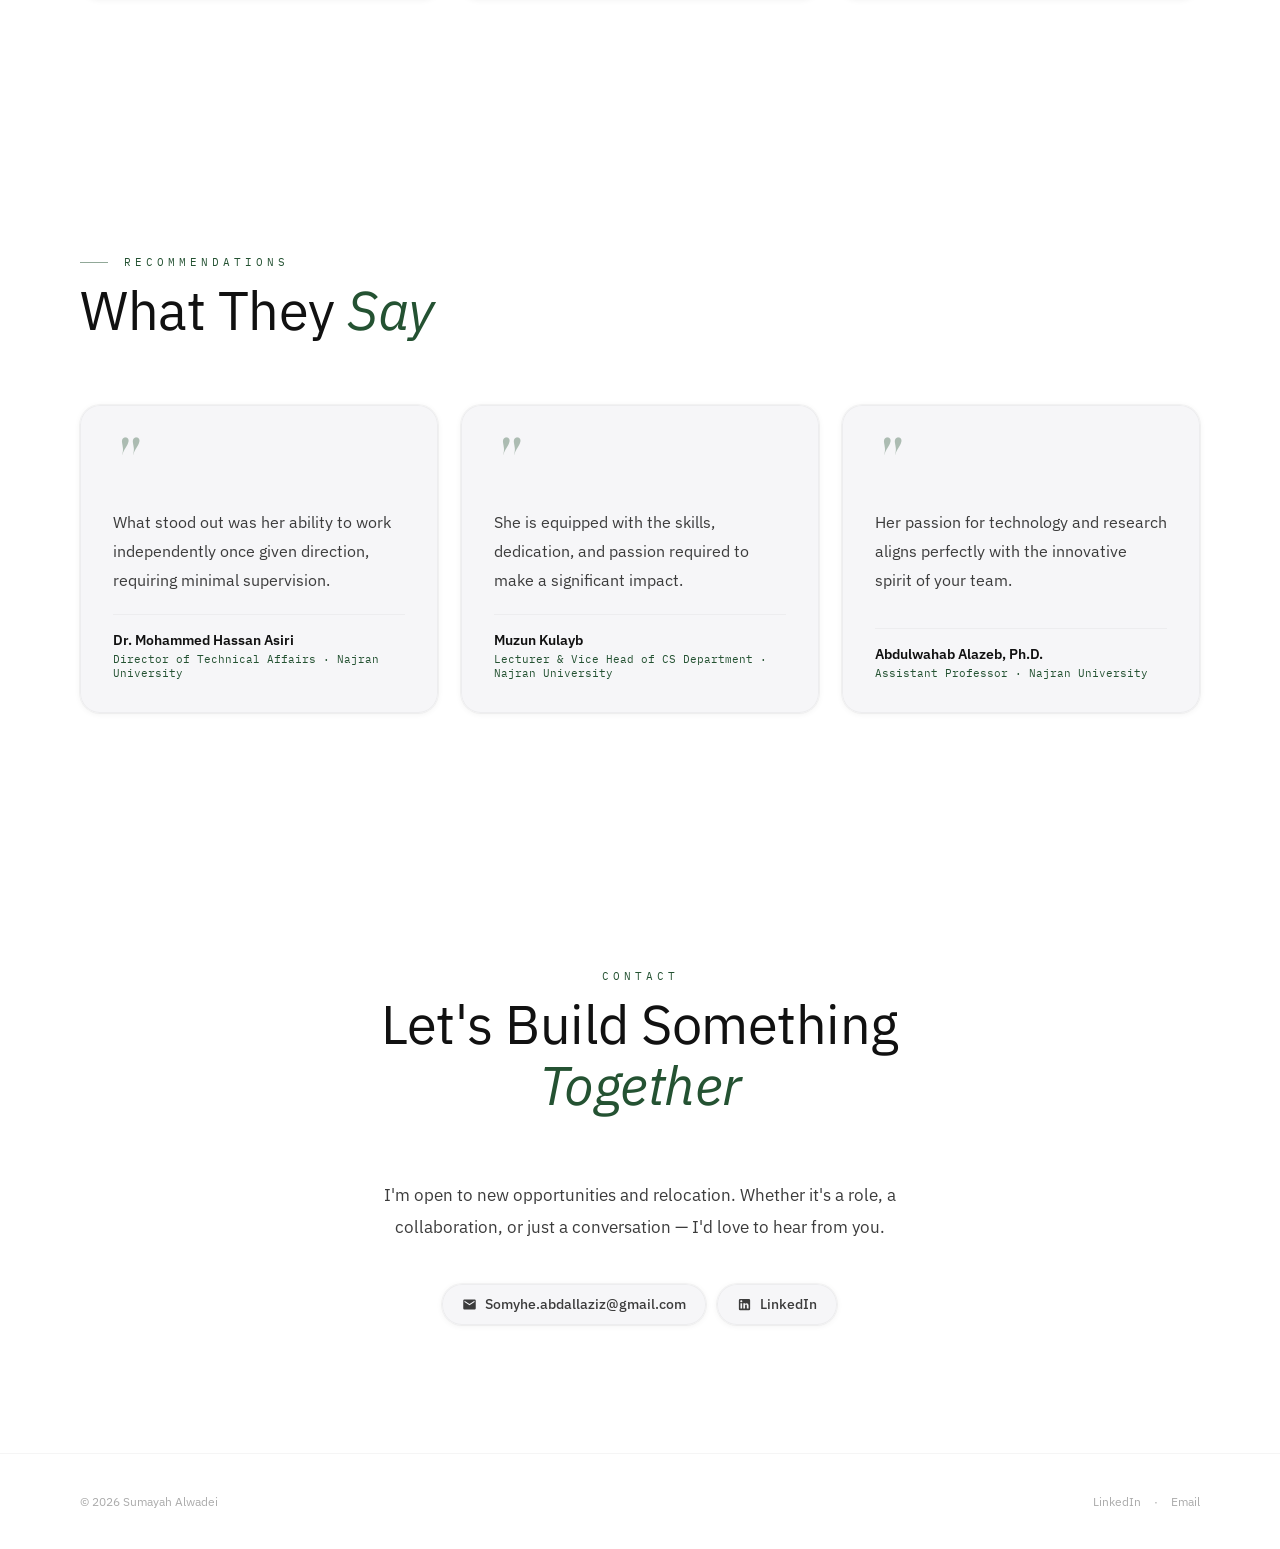
==== commit a25f0e6c: "Remove star icon before GPA in education section Co-Authored-By: Claude Sonnet 4.6 <noreply@anthropi" ====
--- a/index.html
+++ b/index.html
@@ -258,7 +258,7 @@
       <div class="edu-dates">Sep 2019 — Jan 2024</div>
       <div class="edu-deg">Bachelor of Computer Science</div>
       <div class="edu-uni">Najran University</div>
-      <div class="edu-gpa"><svg viewBox="0 0 24 24" fill="currentColor" style="width:13px;height:13px;flex-shrink:0"><path d="M12 17.27L18.18 21l-1.64-7.03L22 9.24l-7.19-.61L12 2 9.19 8.63 2 9.24l5.46 4.73L5.82 21z"/></svg>GPA: 4.83 / 5.0 — First-Class Honors</div>
+      <div class="edu-gpa">GPA: 4.83 / 5.0 — First-Class Honors</div>
       <div class="edu-proj">
         <strong>Graduation Project:</strong> Aydi — An AI-powered educational application for Arabic Sign Language, designed to help children learn and communicate with the deaf and hard-of-hearing community.
       </div>
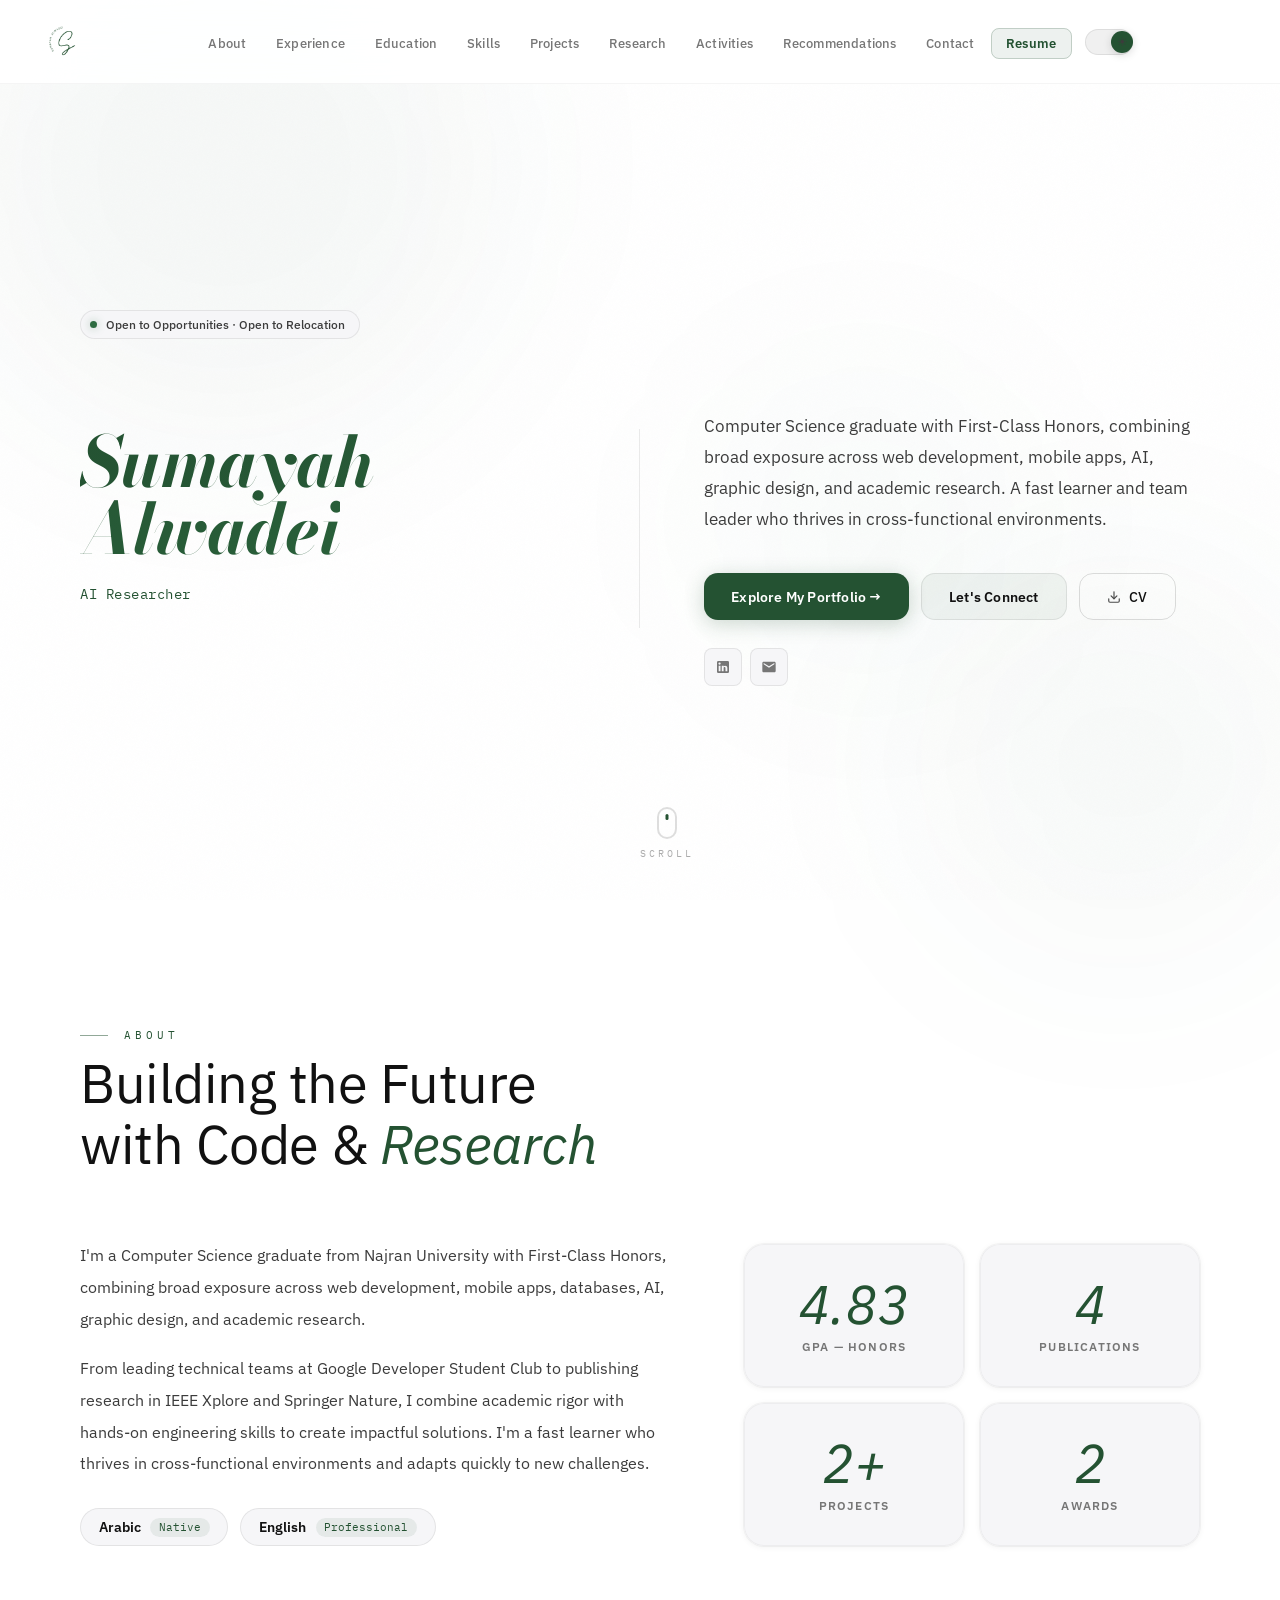
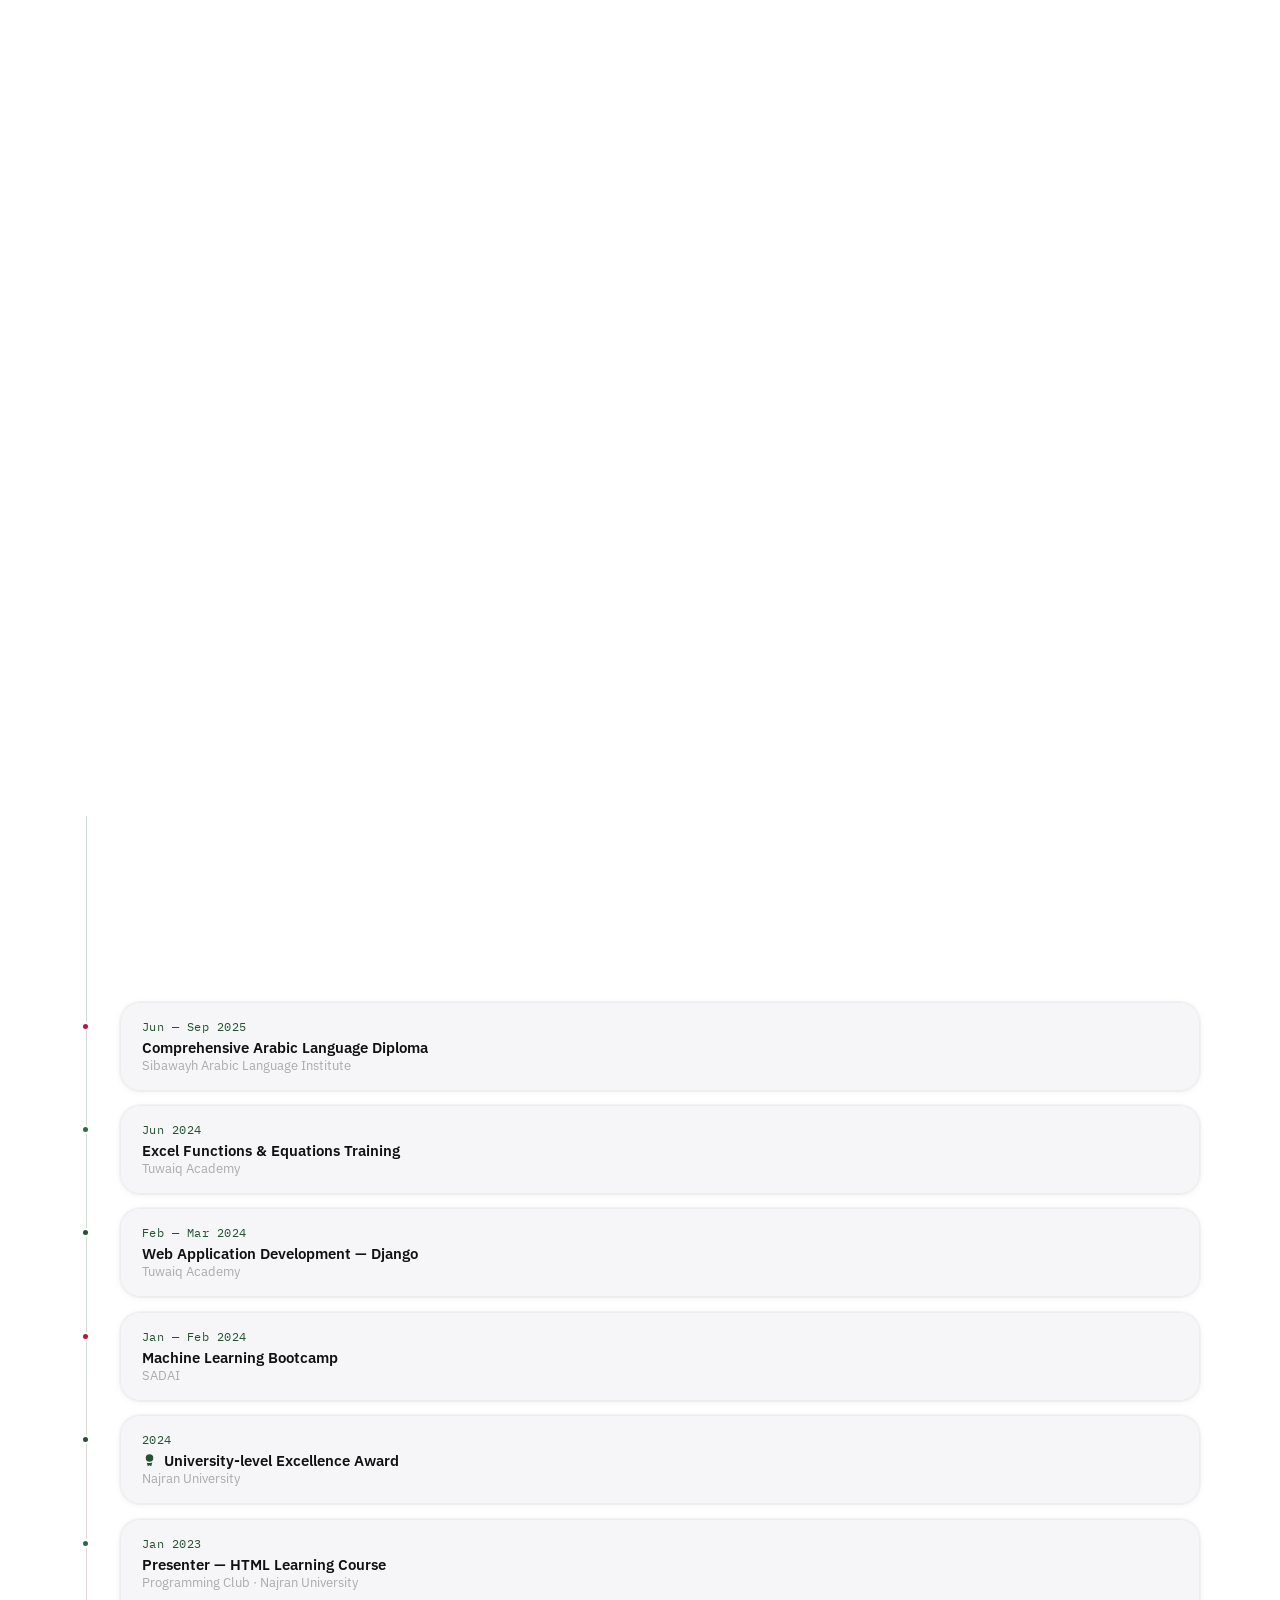
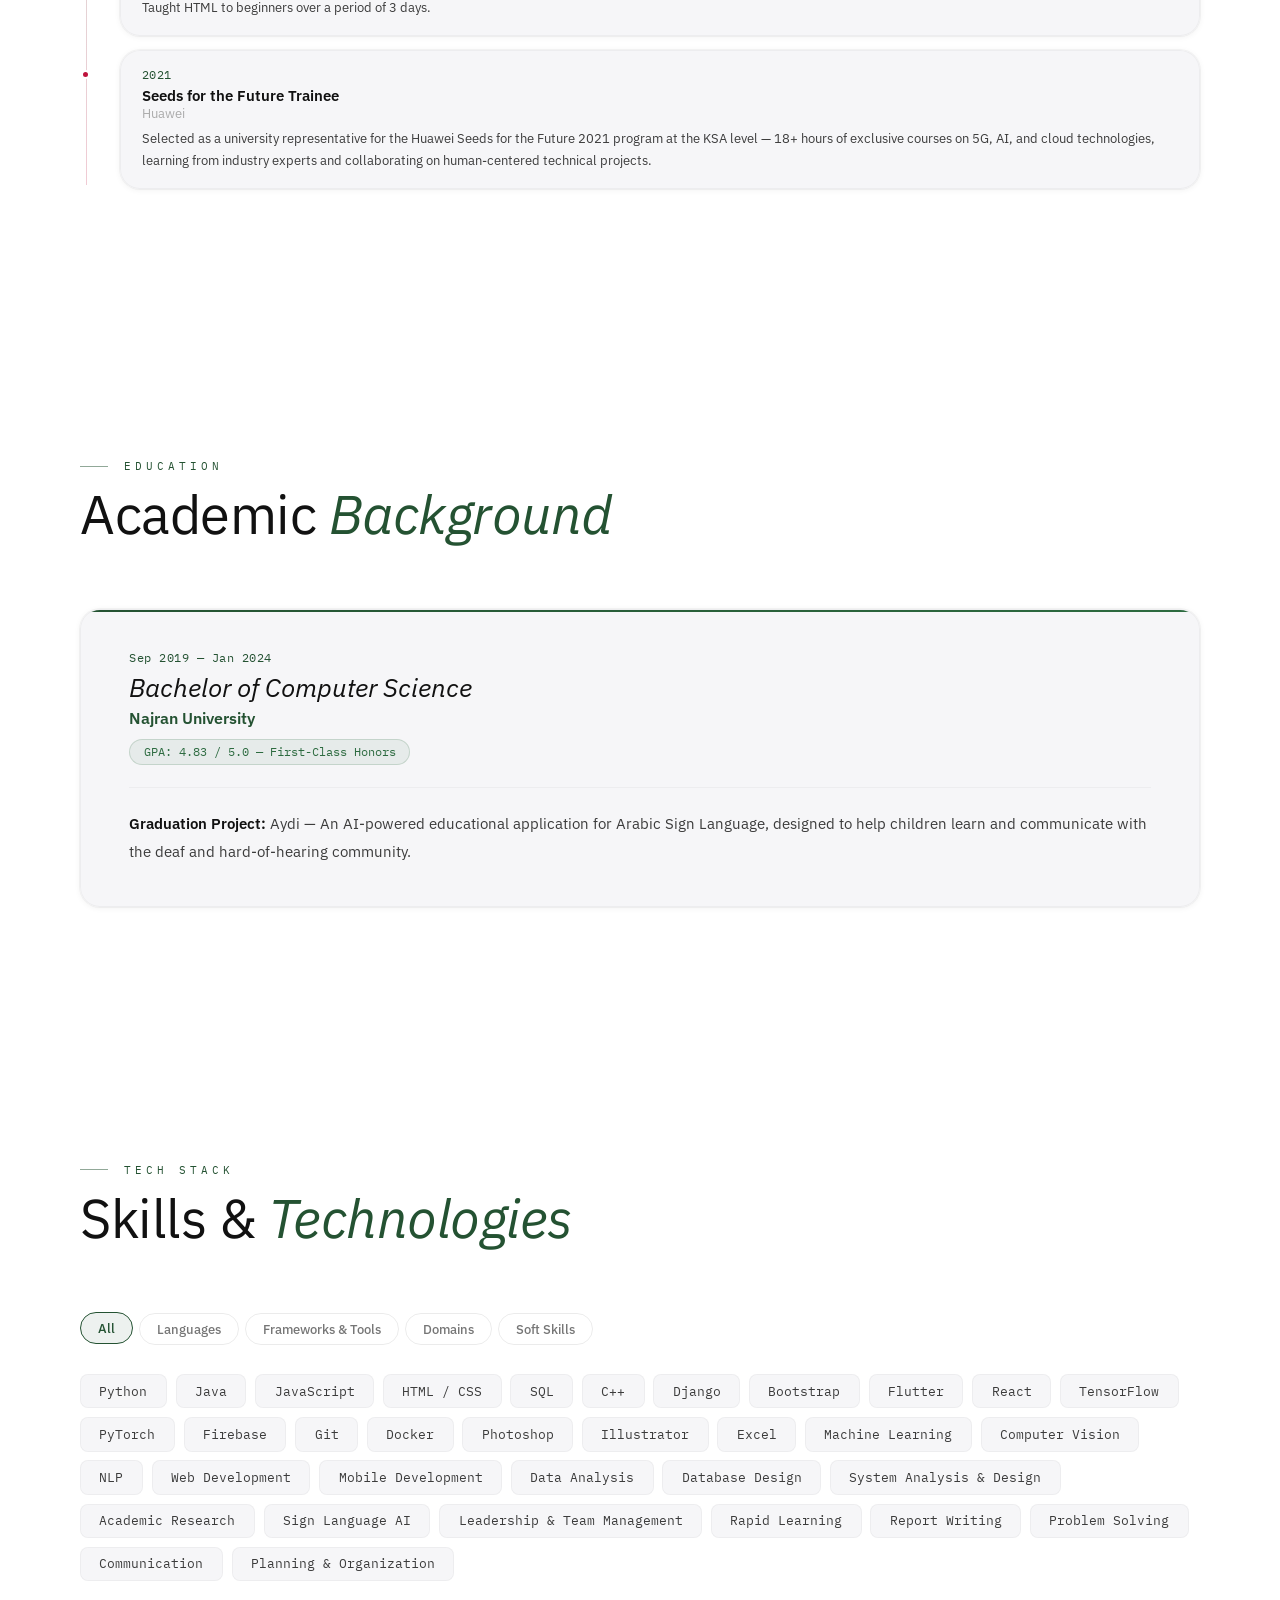
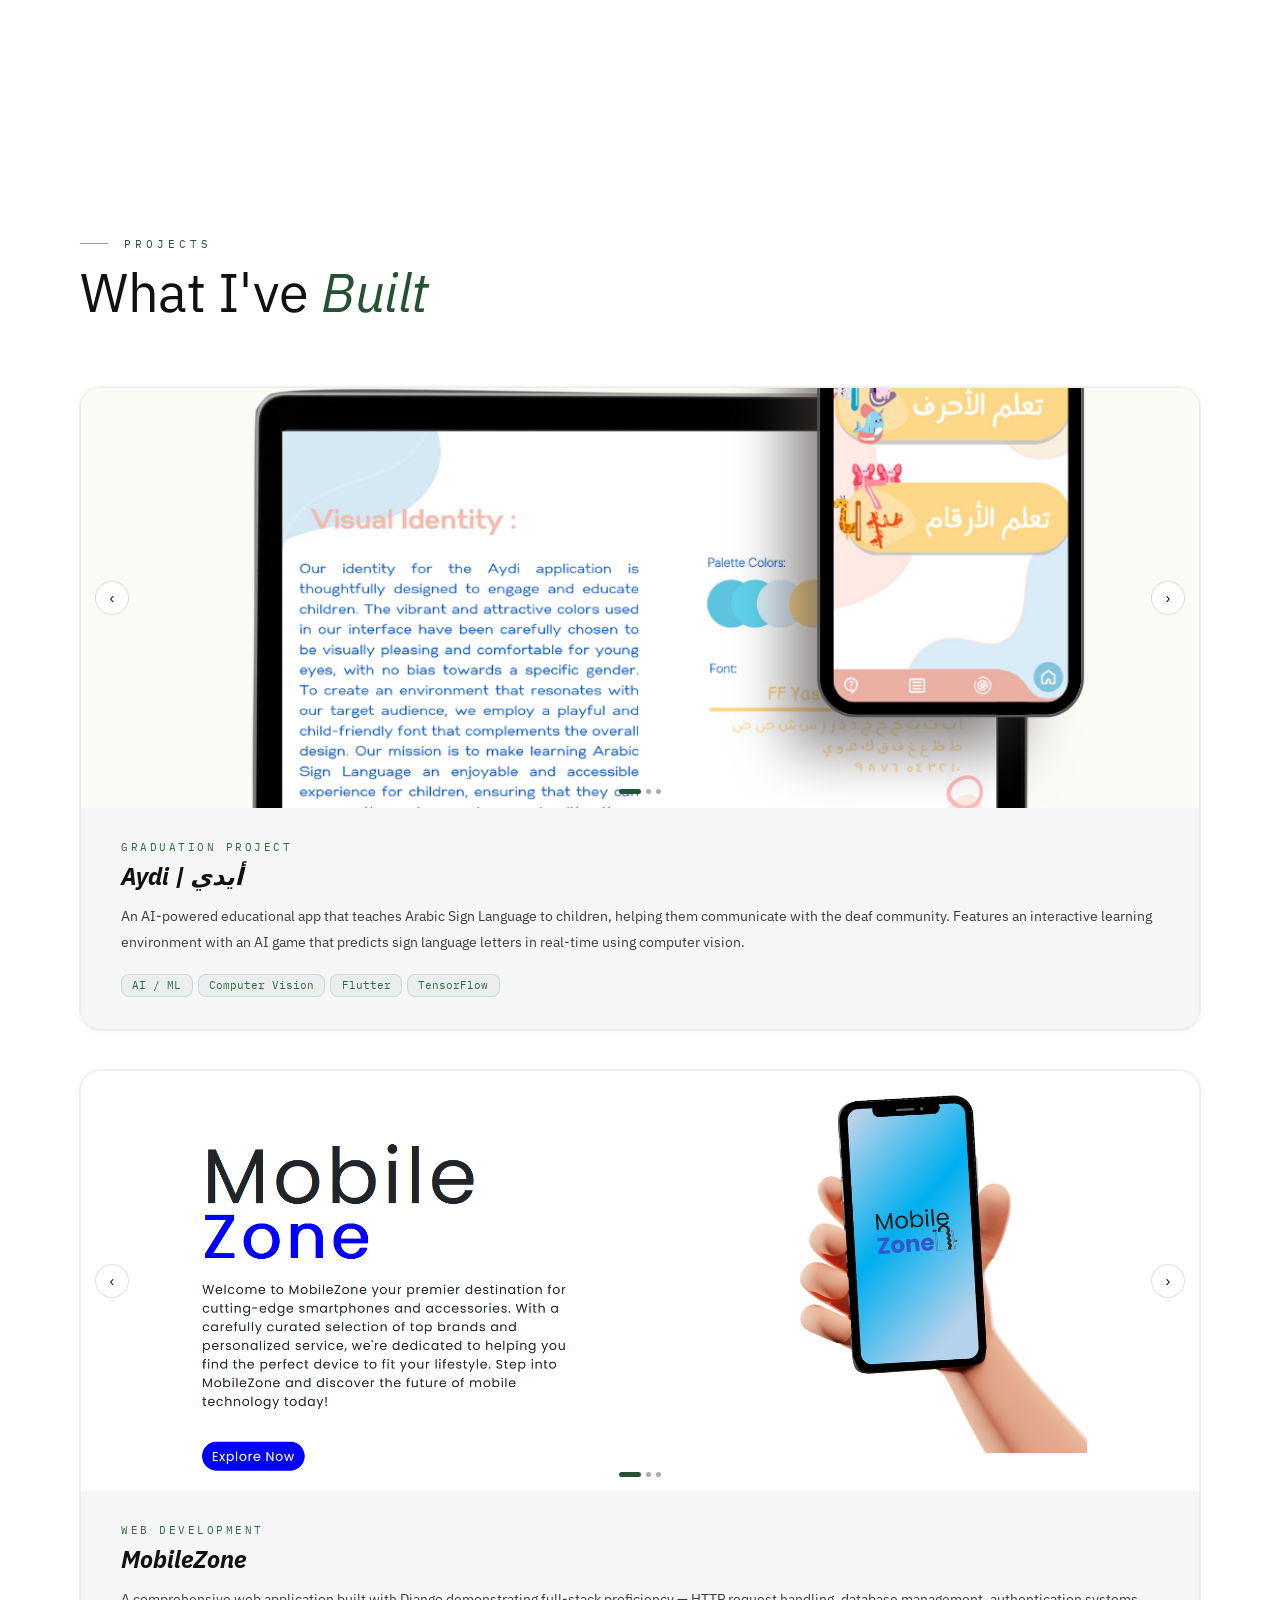
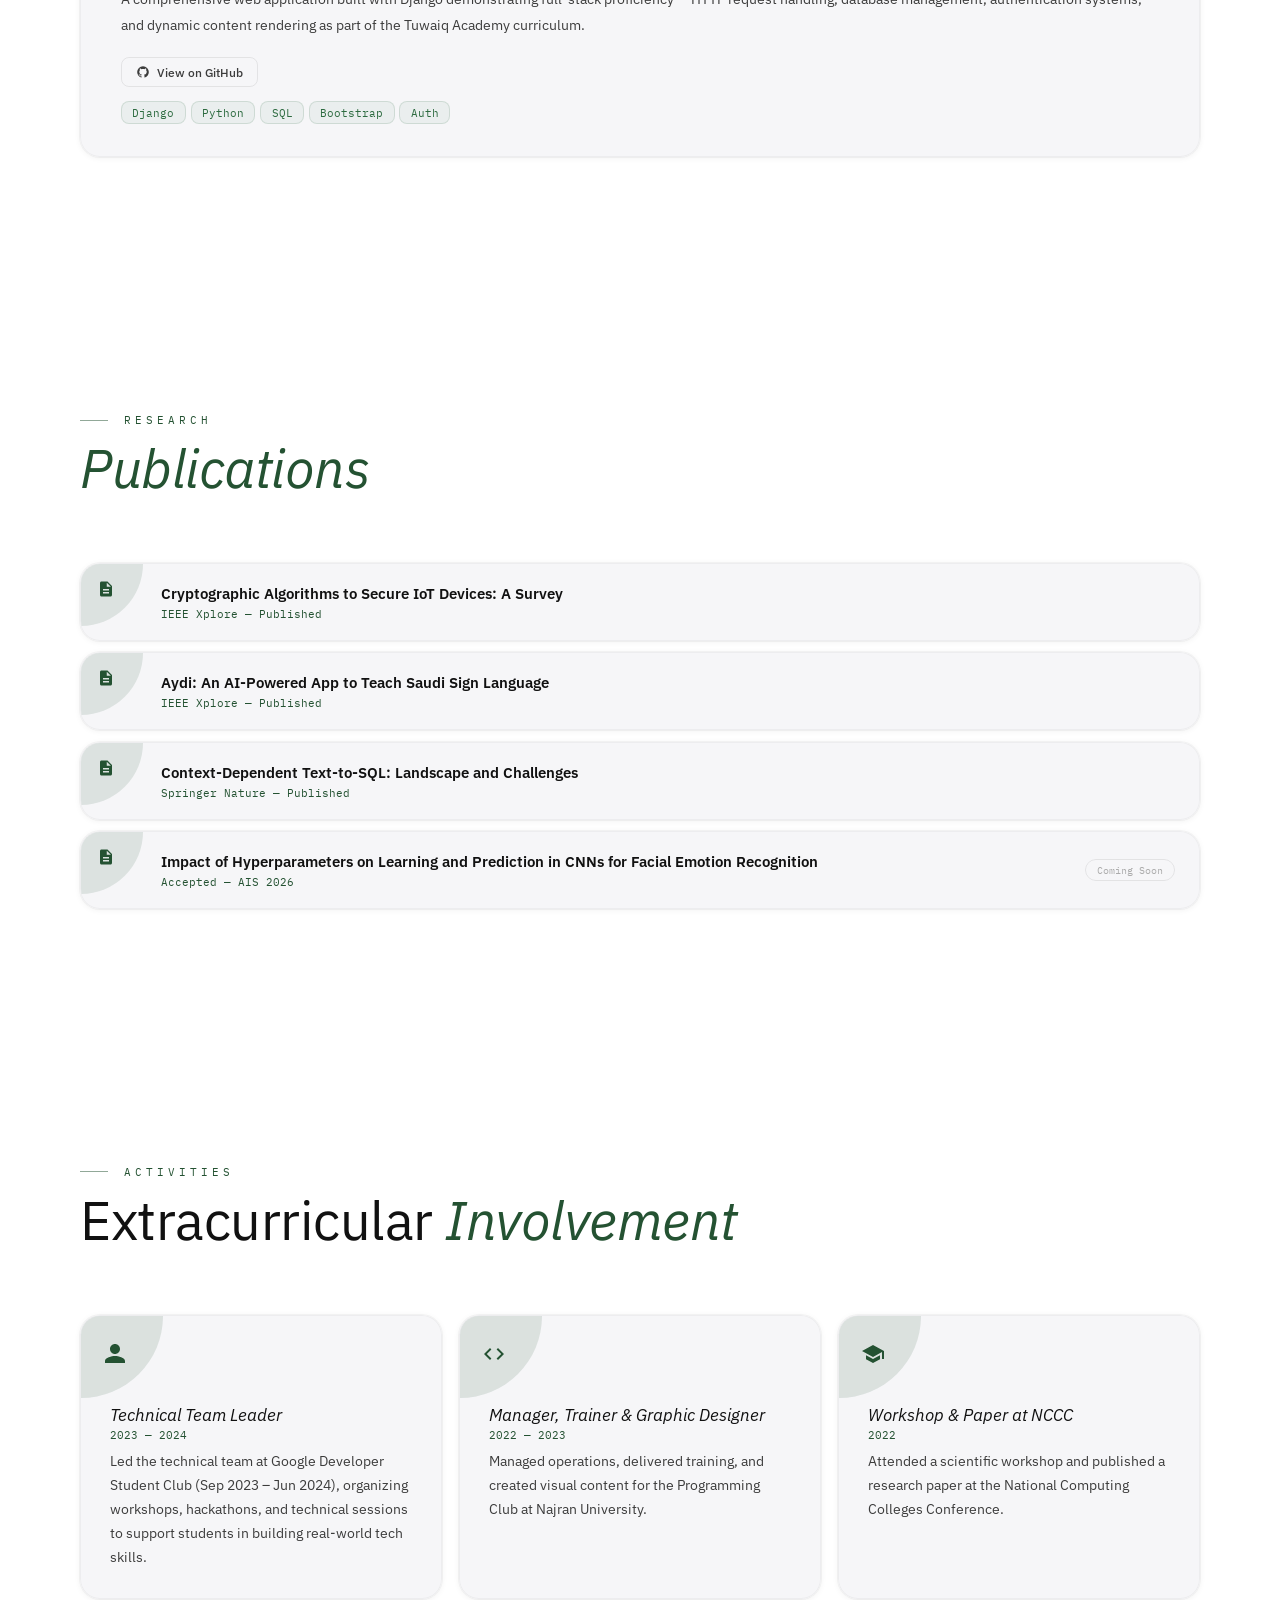
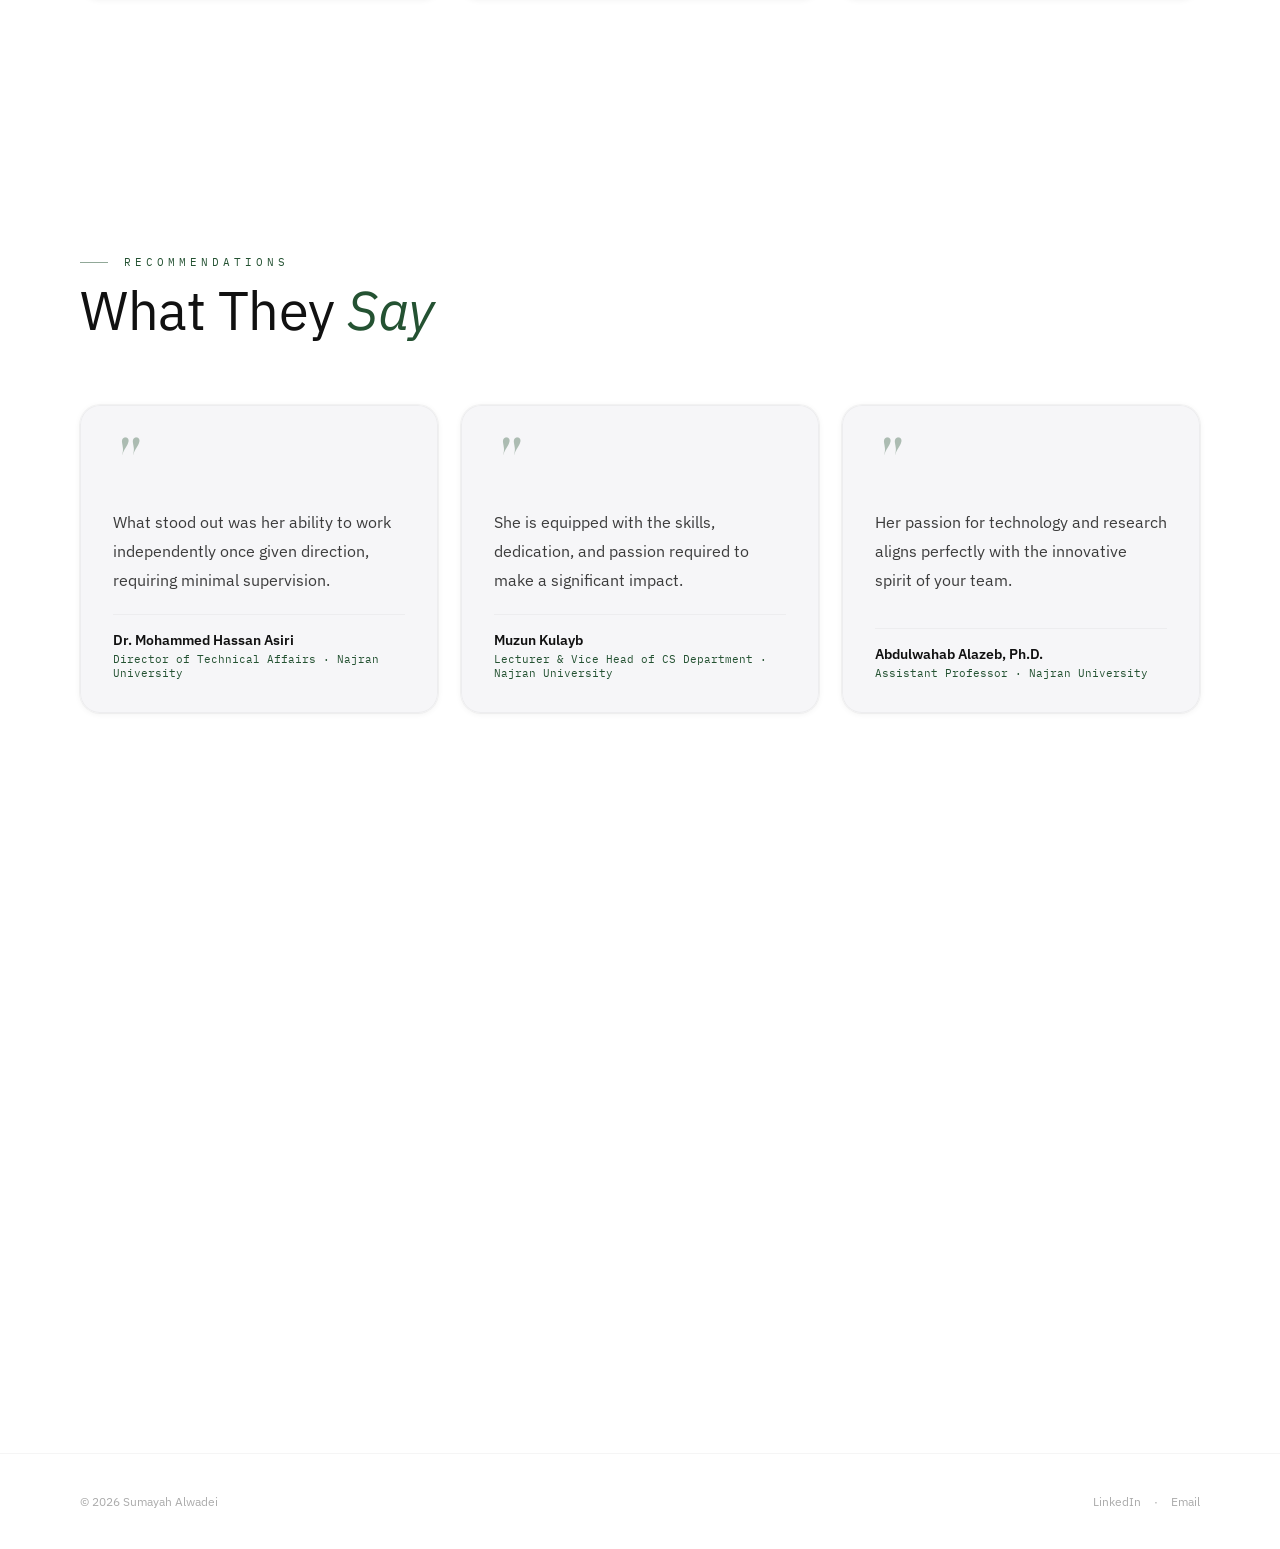
==== commit 447a18eb: "Rename Resume button to CV Co-Authored-By: Claude Sonnet 4.6 <noreply@anthropic.com>" ====
--- a/index.html
+++ b/index.html
@@ -99,7 +99,7 @@
         <div class="hero-btns">
           <a href="#about" class="btn btn-p">Explore My Portfolio →</a>
           <a href="#contact" class="btn btn-s">Let's Connect</a>
-          <a href="Sumayah Alwadei CV.pdf" class="btn btn-cv" target="_blank" rel="noopener">Resume</a>
+          <a href="Sumayah Alwadei CV.pdf" class="btn btn-cv" target="_blank" rel="noopener">CV</a>
         </div>
 
         <div class="hero-socials">
--- a/styles.css
+++ b/styles.css
@@ -135,7 +135,7 @@
 .hero-stat-sep{width:1px;height:34px;background:var(--b3);flex-shrink:0}
 
 .hero-p{font-size:1.05rem;color:var(--t2);line-height:1.85;max-width:520px;margin-bottom:2.4rem;opacity:0;animation:hUp .9s var(--ease) .62s forwards}
-.hero-btns{display:flex;gap:.75rem;flex-wrap:wrap;opacity:0;animation:hUp .9s var(--ease) .76s forwards}
+.hero-btns{display:flex;gap:.75rem;opacity:0;animation:hUp .9s var(--ease) .76s forwards}
 @keyframes hUp{from{opacity:0;transform:translateY(28px)}to{opacity:1;transform:translateY(0)}}
 
 .btn{display:inline-flex;align-items:center;gap:.45rem;padding:.82rem 1.7rem;border-radius:var(--r-md);font-family:var(--ff-body);font-weight:600;font-size:.88rem;cursor:pointer;transition:all .35s var(--ease);border:none;letter-spacing:.2px}
@@ -374,7 +374,7 @@
   .hero-right{padding-left:0;text-align:center;padding-top:0}
   .hero-stats{justify-content:center}
   .hero-socials{justify-content:center}
-  .hero-btns{justify-content:center}
+  .hero-btns{justify-content:center;flex-wrap:wrap}
   .hero-p{margin-left:auto;margin-right:auto}
   footer .foot-inner{justify-content:center;text-align:center}
   .hero{padding-top:6rem;padding-bottom:2rem}
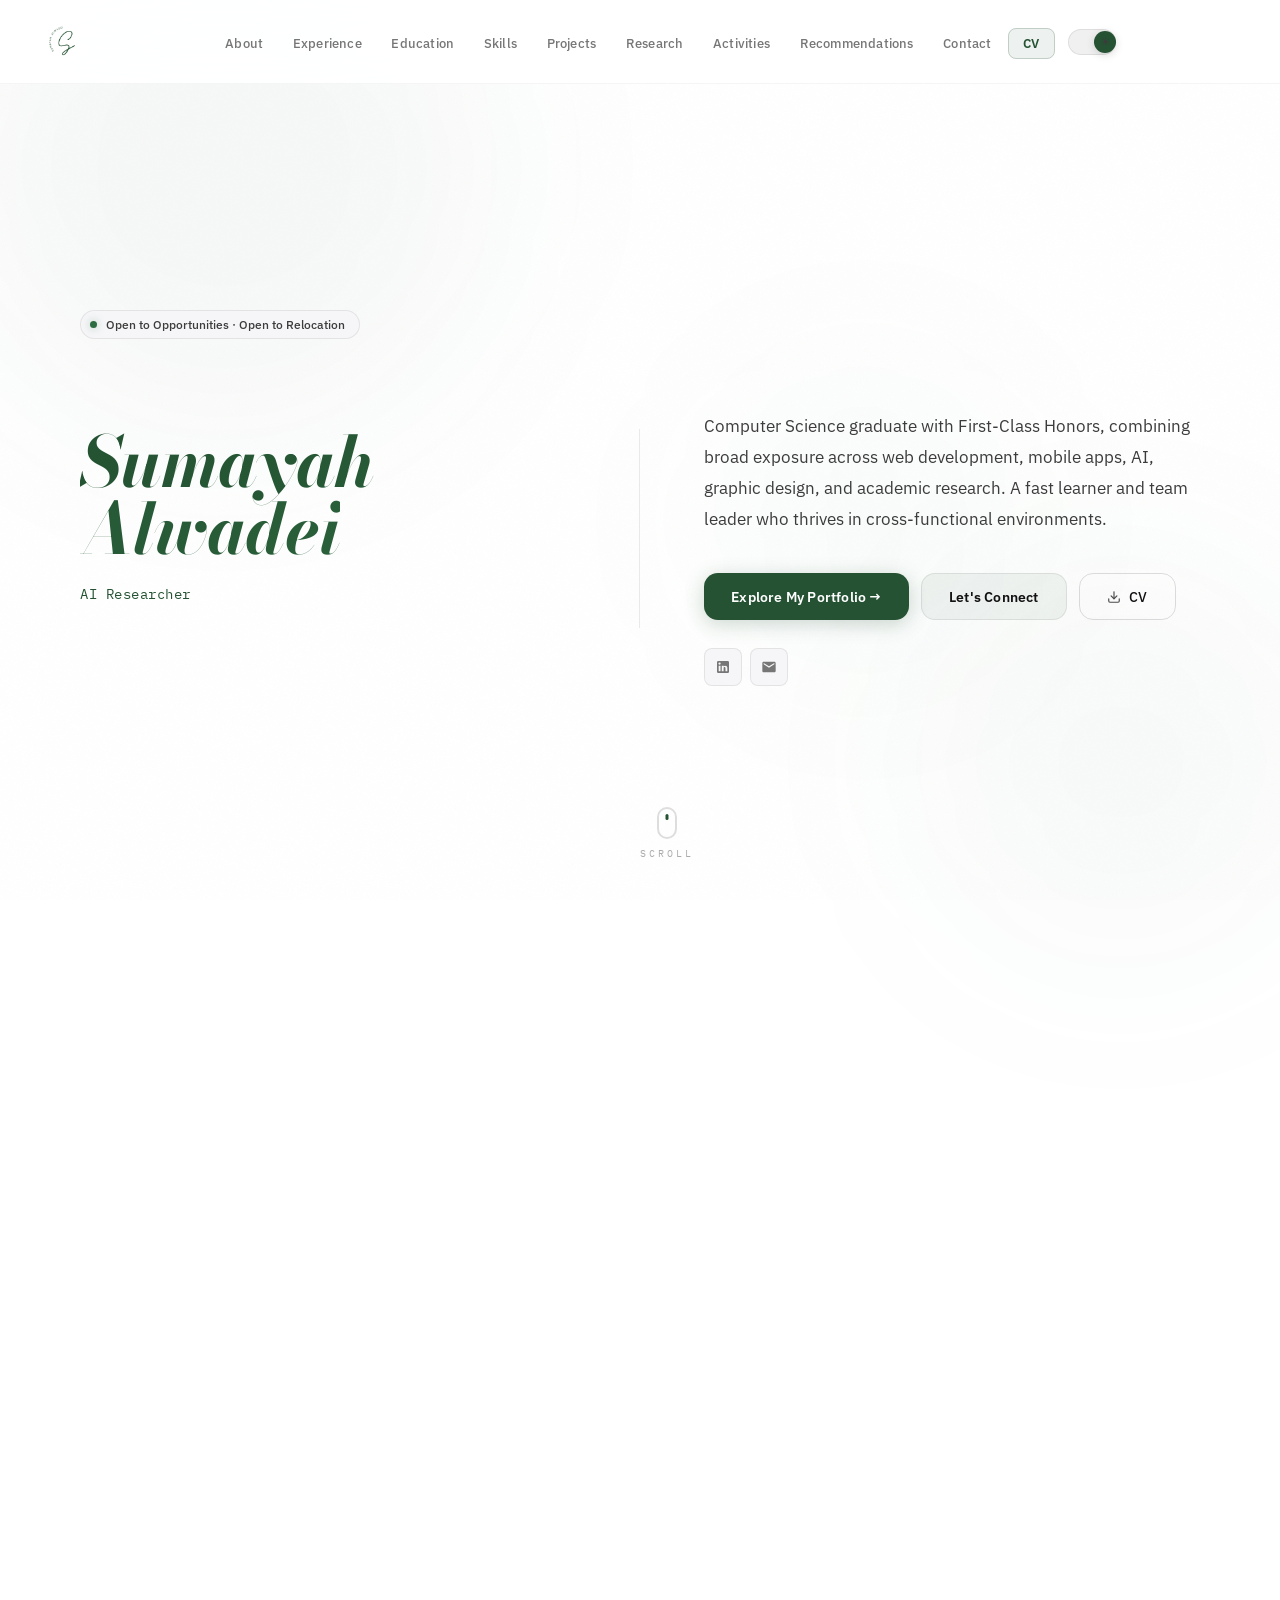
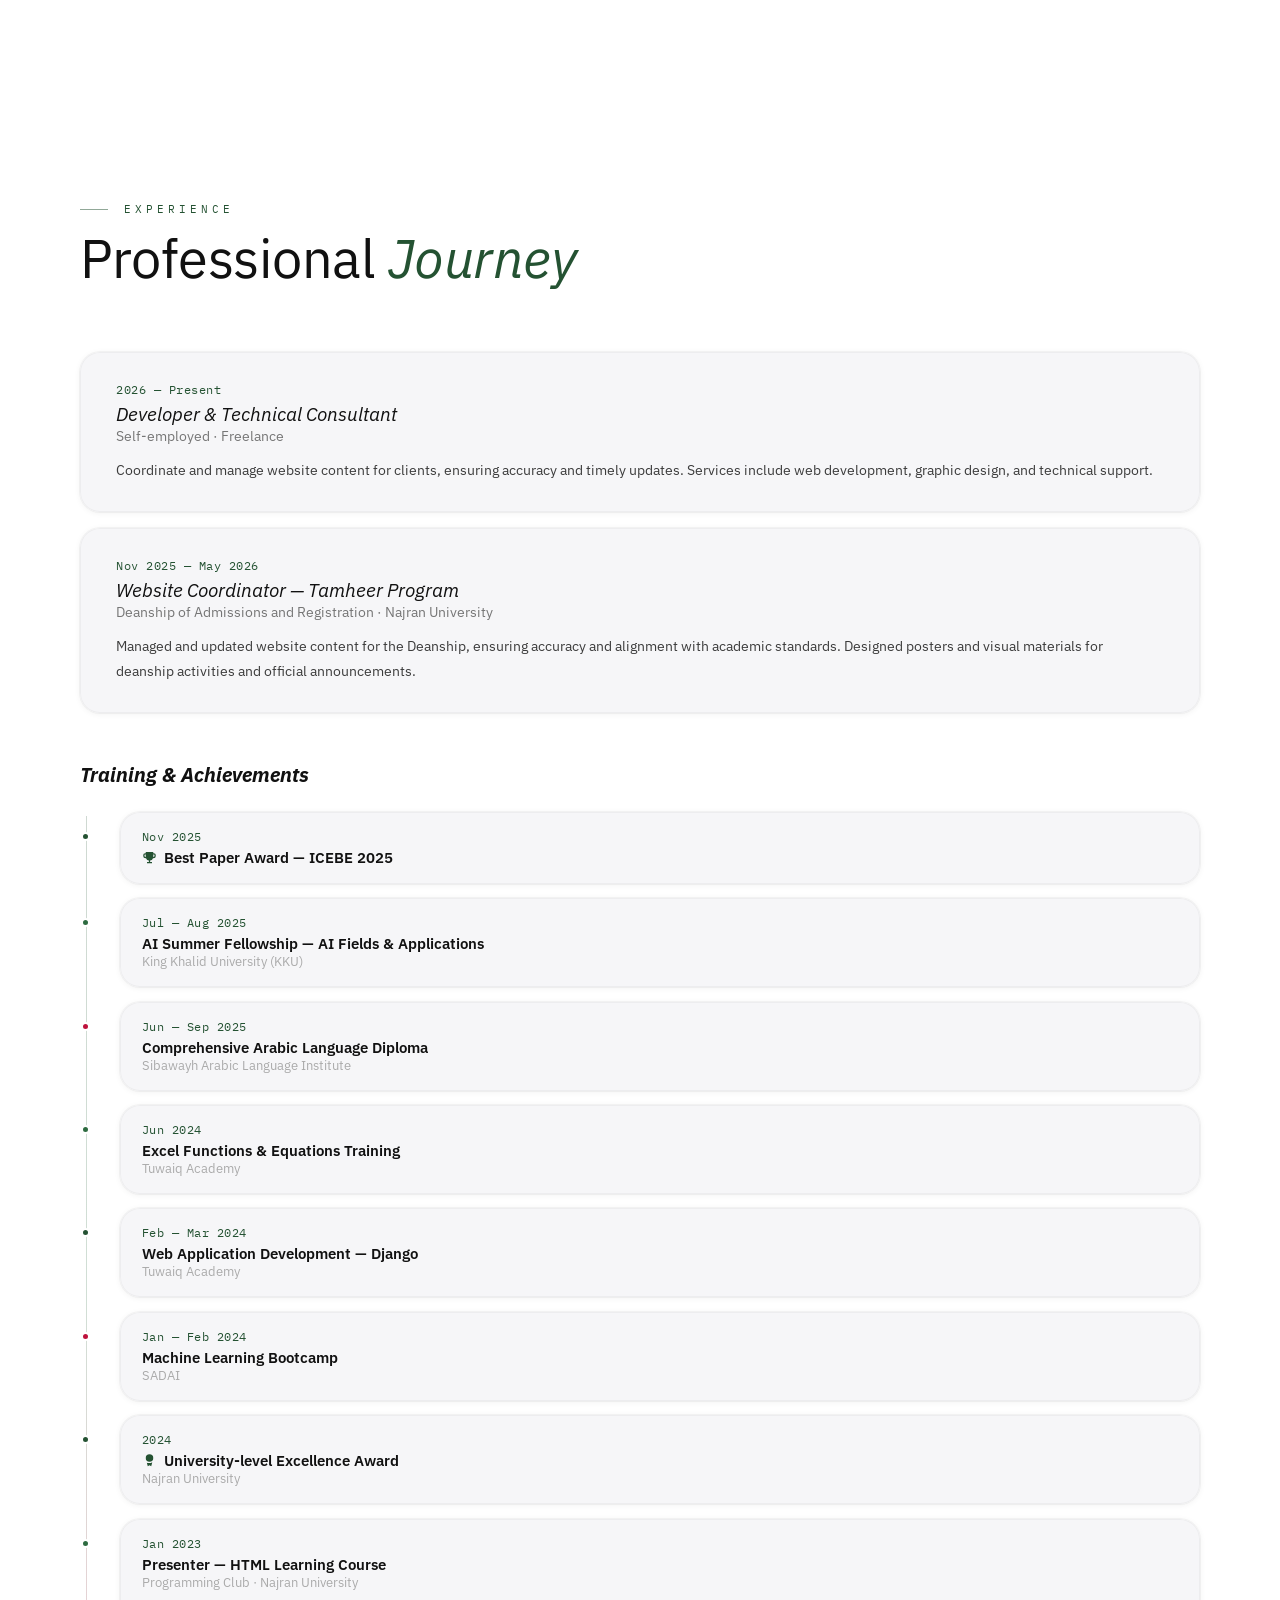
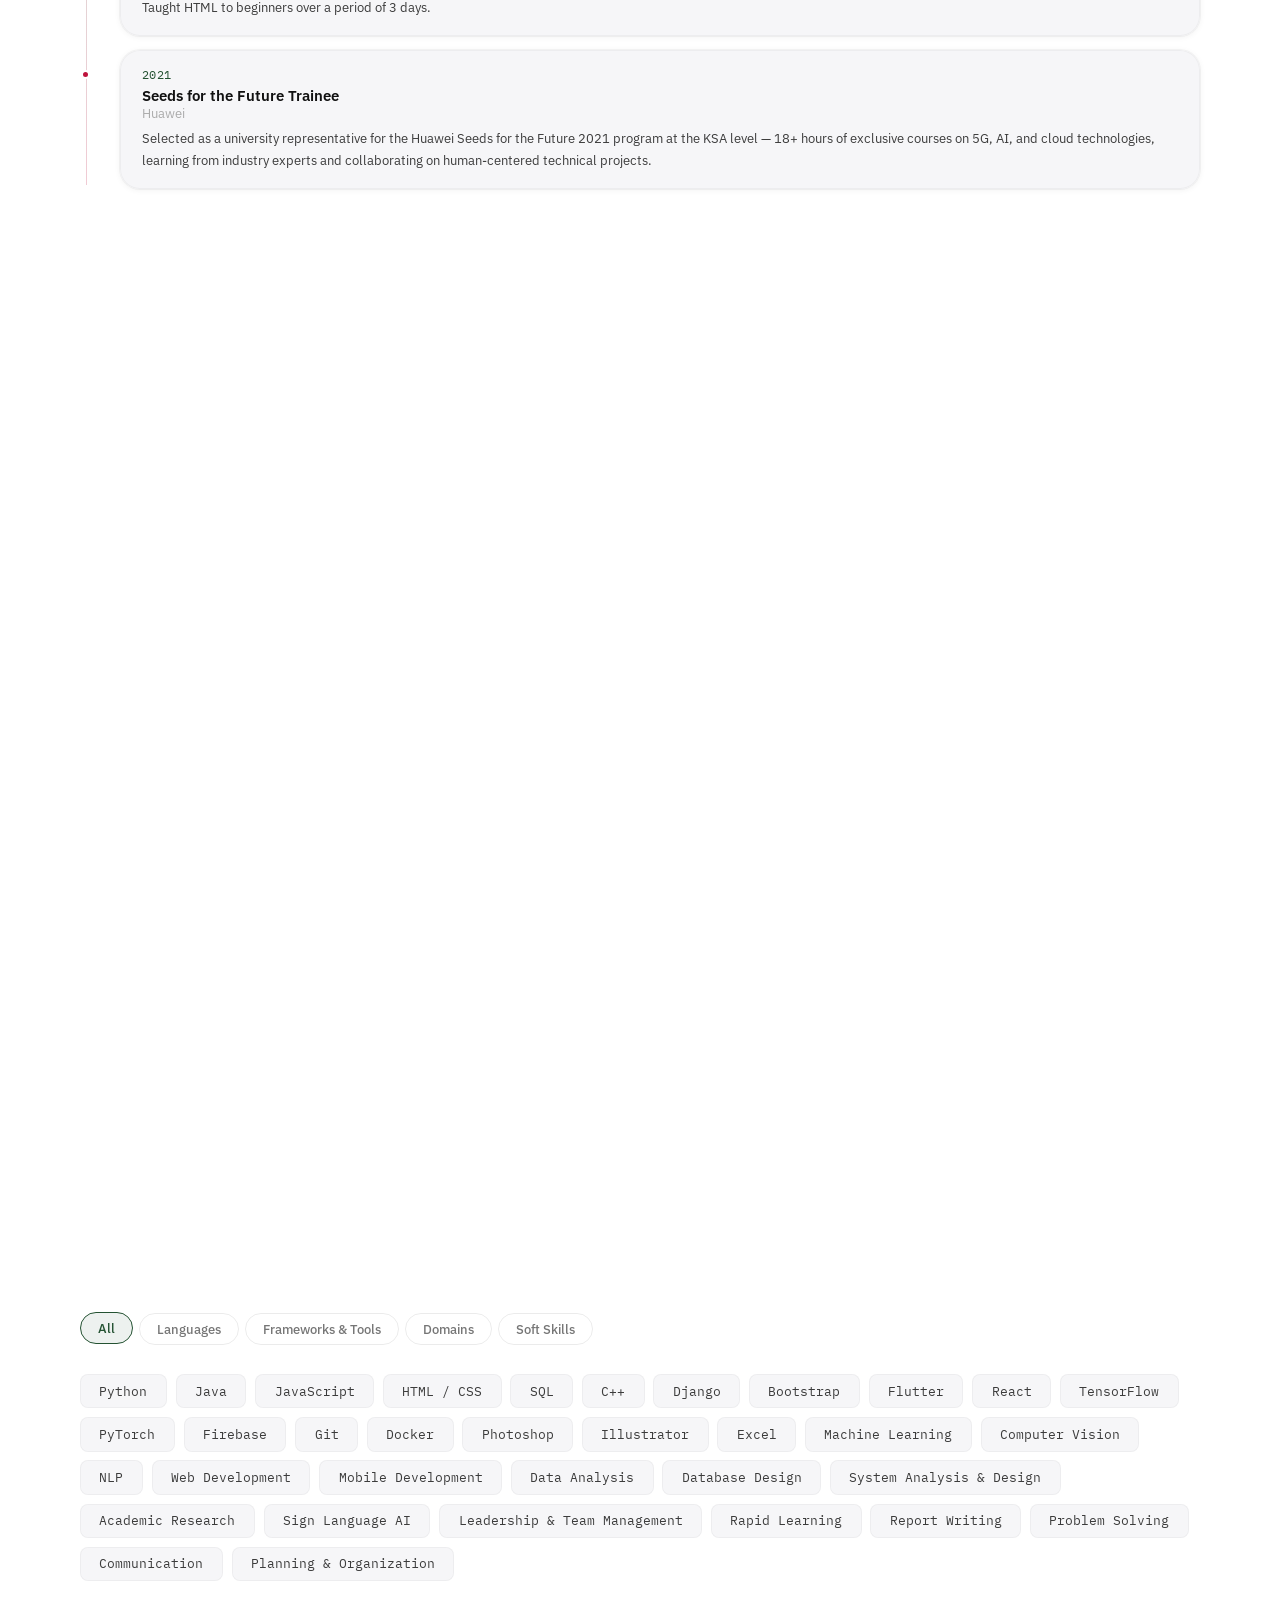
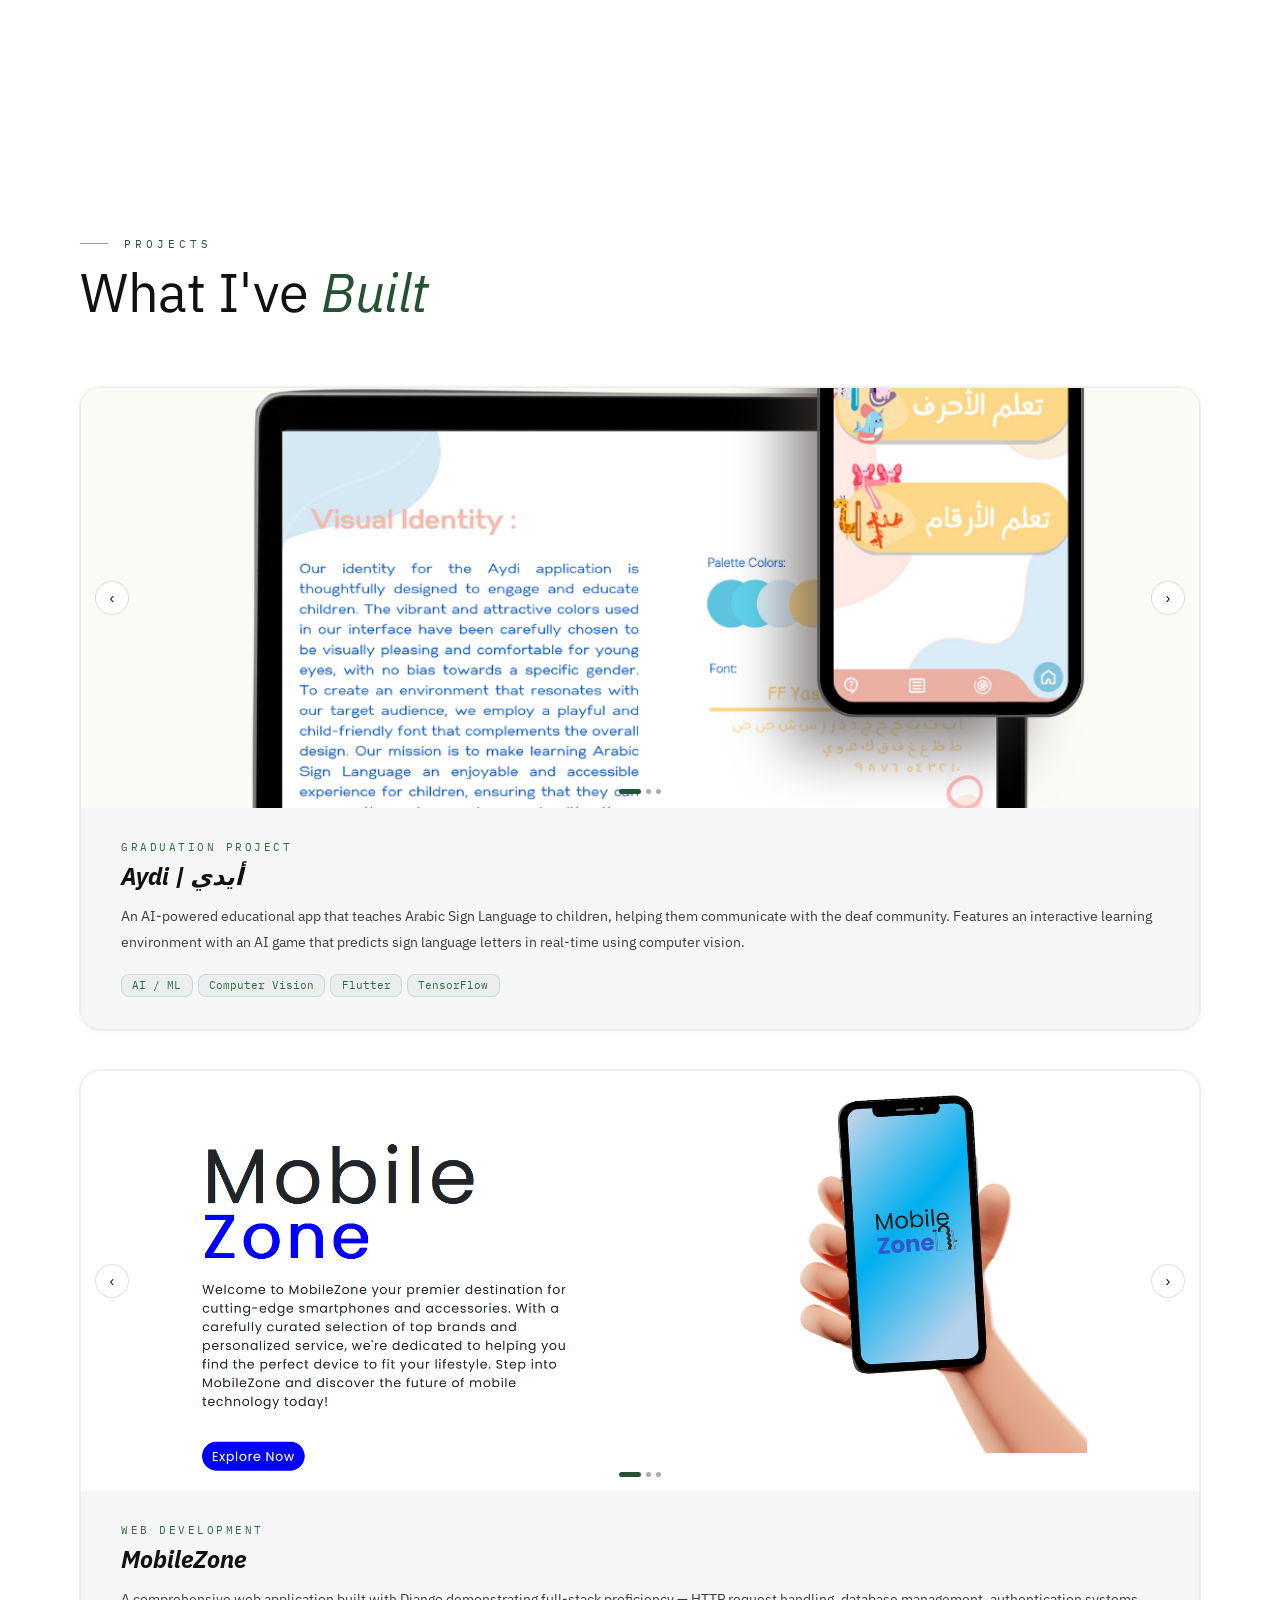
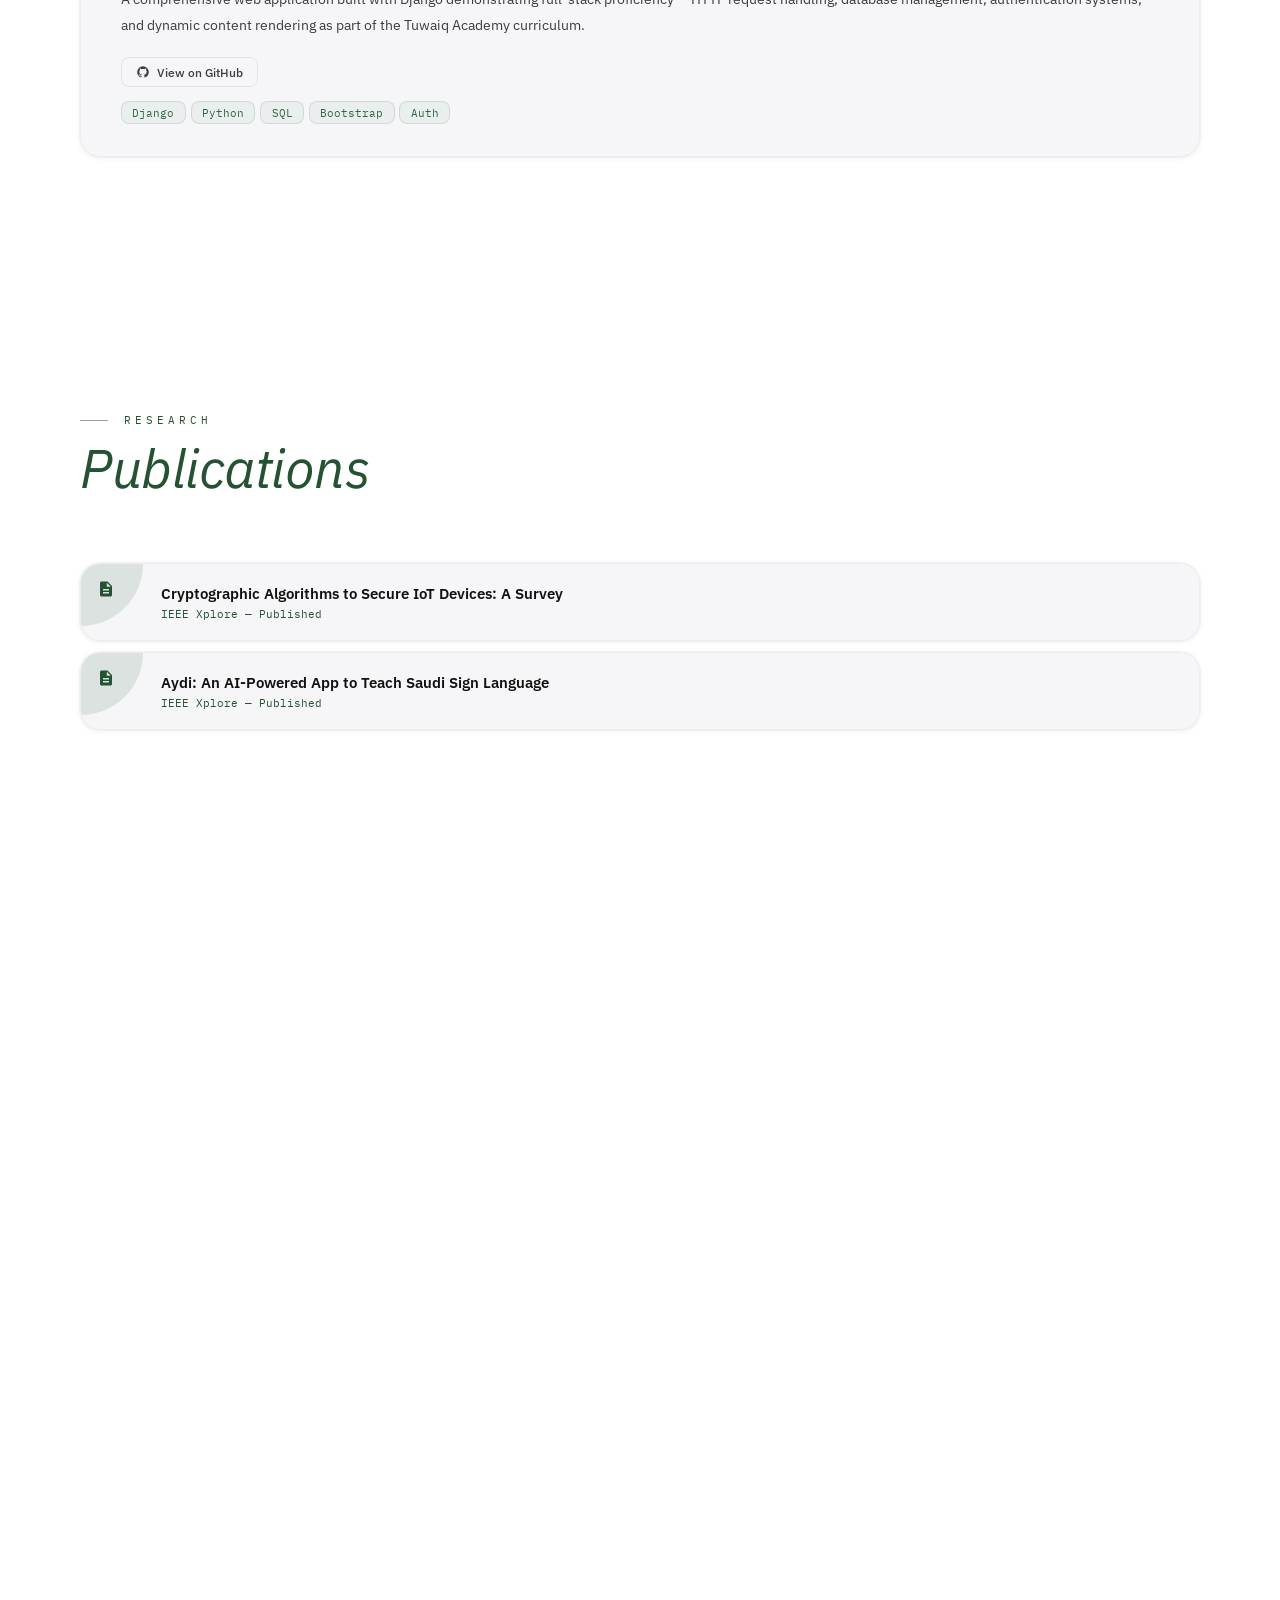
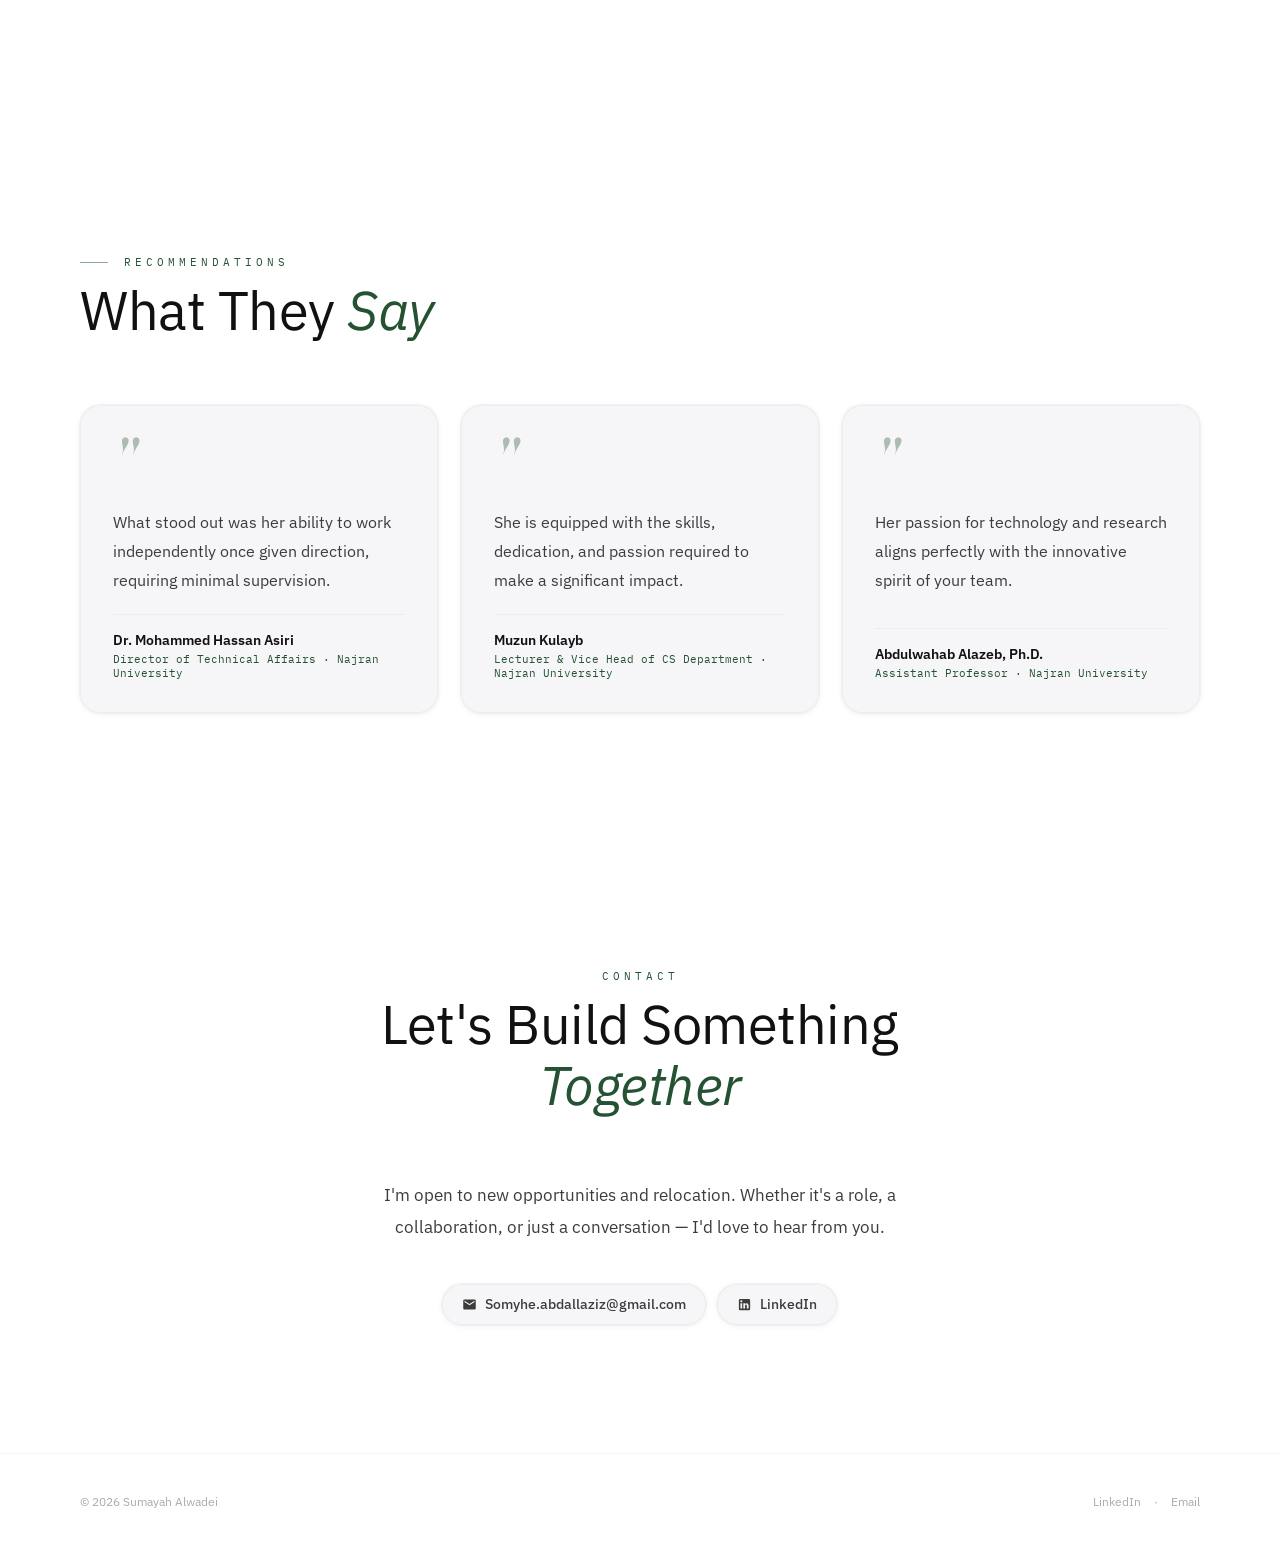
==== commit 026fa4f9: "Rename Resume to CV in navbar Co-Authored-By: Claude Sonnet 4.6 <noreply@anthropic.com>" ====
--- a/index.html
+++ b/index.html
@@ -56,7 +56,7 @@
       <li><a href="#activities">Activities</a></li>
       <li><a href="#testimonials">Recommendations</a></li>
       <li><a href="#contact">Contact</a></li>
-      <li><a href="Sumayah Alwadei CV.pdf" class="nav-cta" target="_blank" rel="noopener">Resume</a></li>
+      <li><a href="Sumayah Alwadei CV.pdf" class="nav-cta" target="_blank" rel="noopener">CV</a></li>
       <li>
         <div class="theme-toggle" id="themeToggle" role="button" aria-label="Toggle theme">
           <span class="theme-icon moon">🌙</span>
